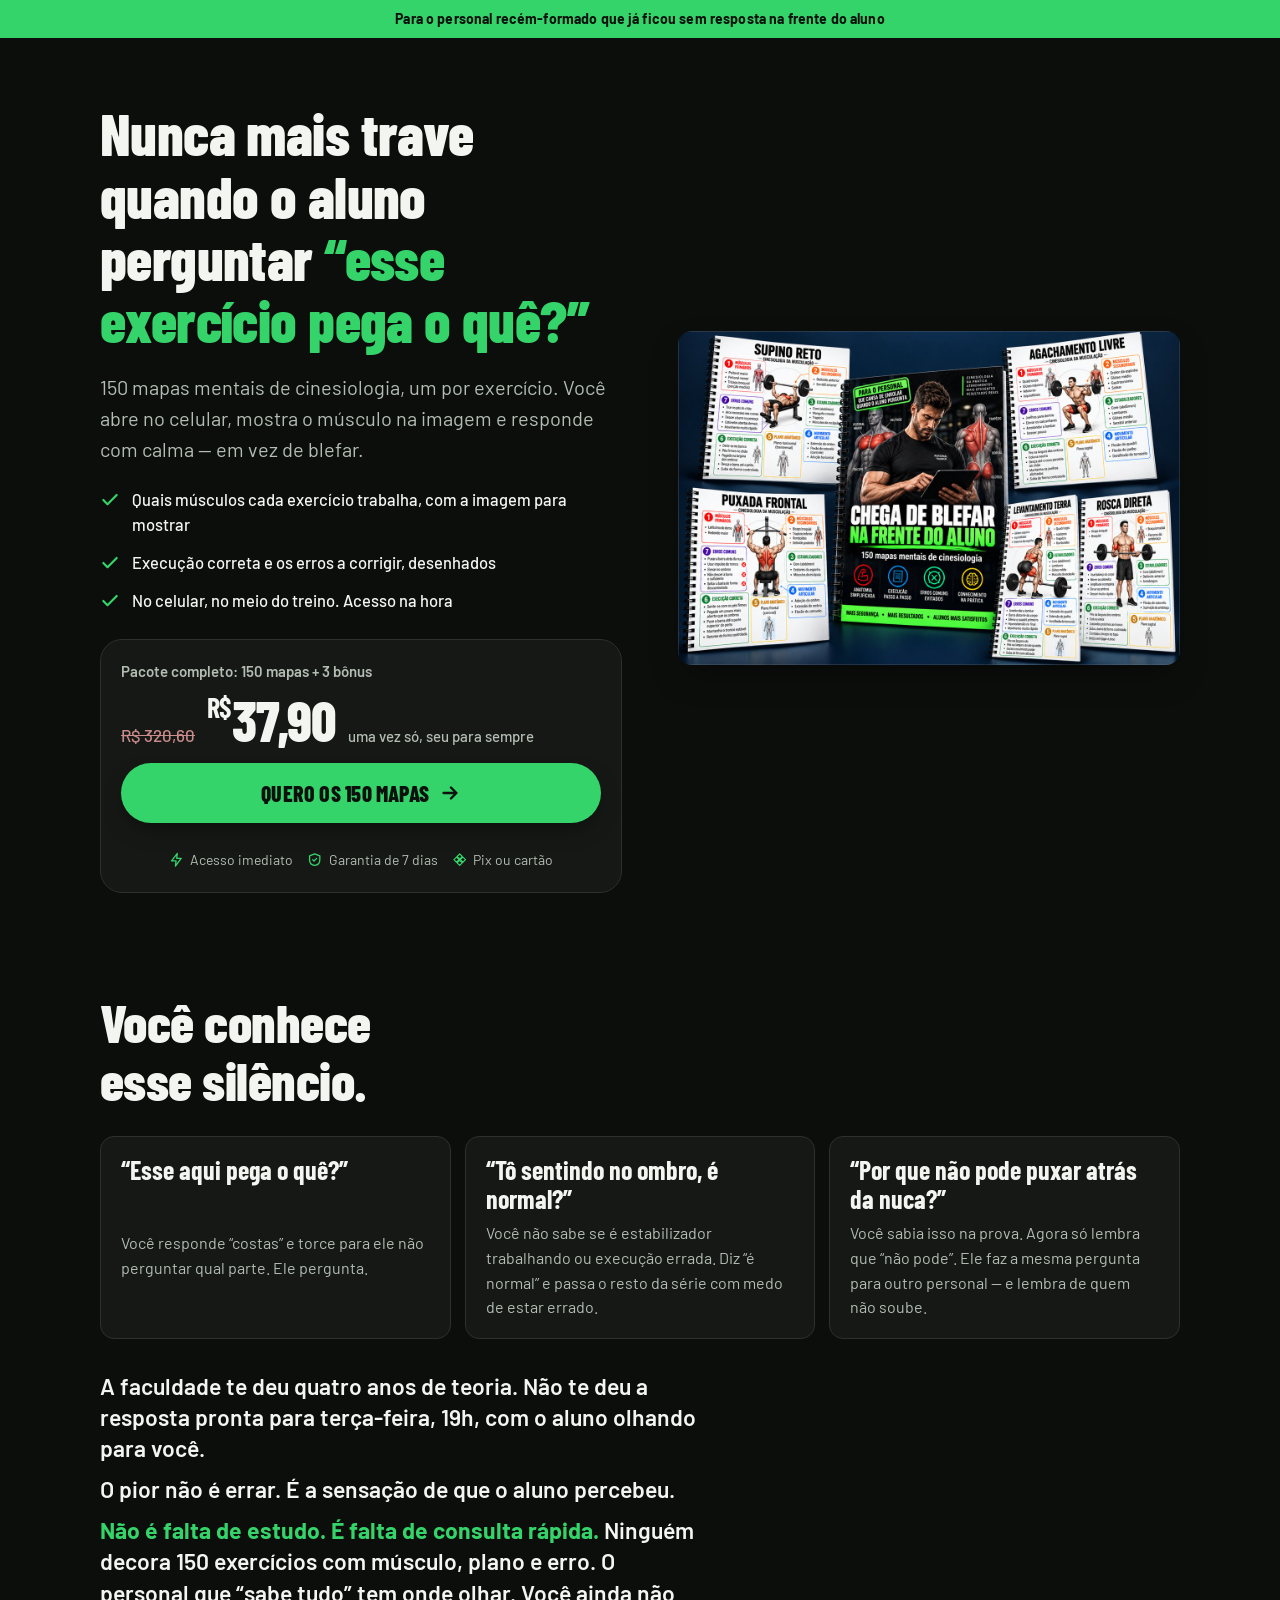
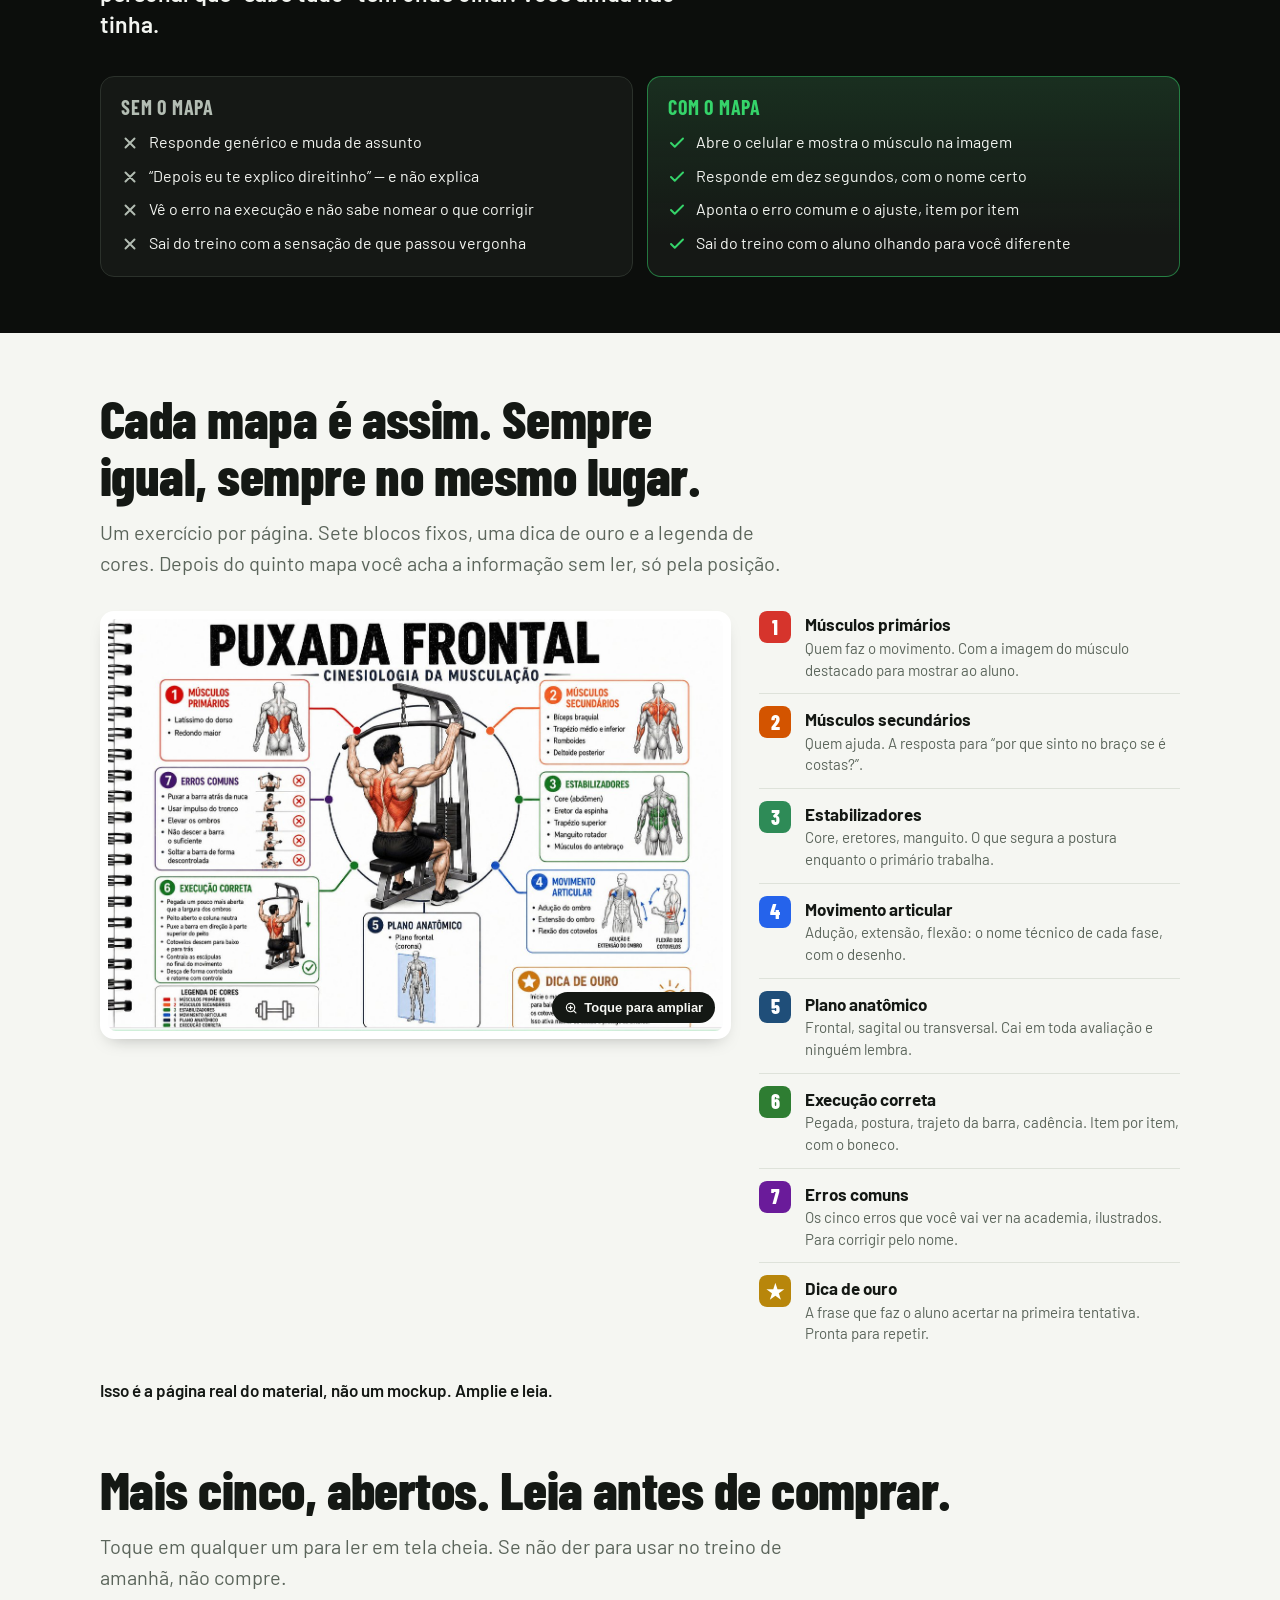
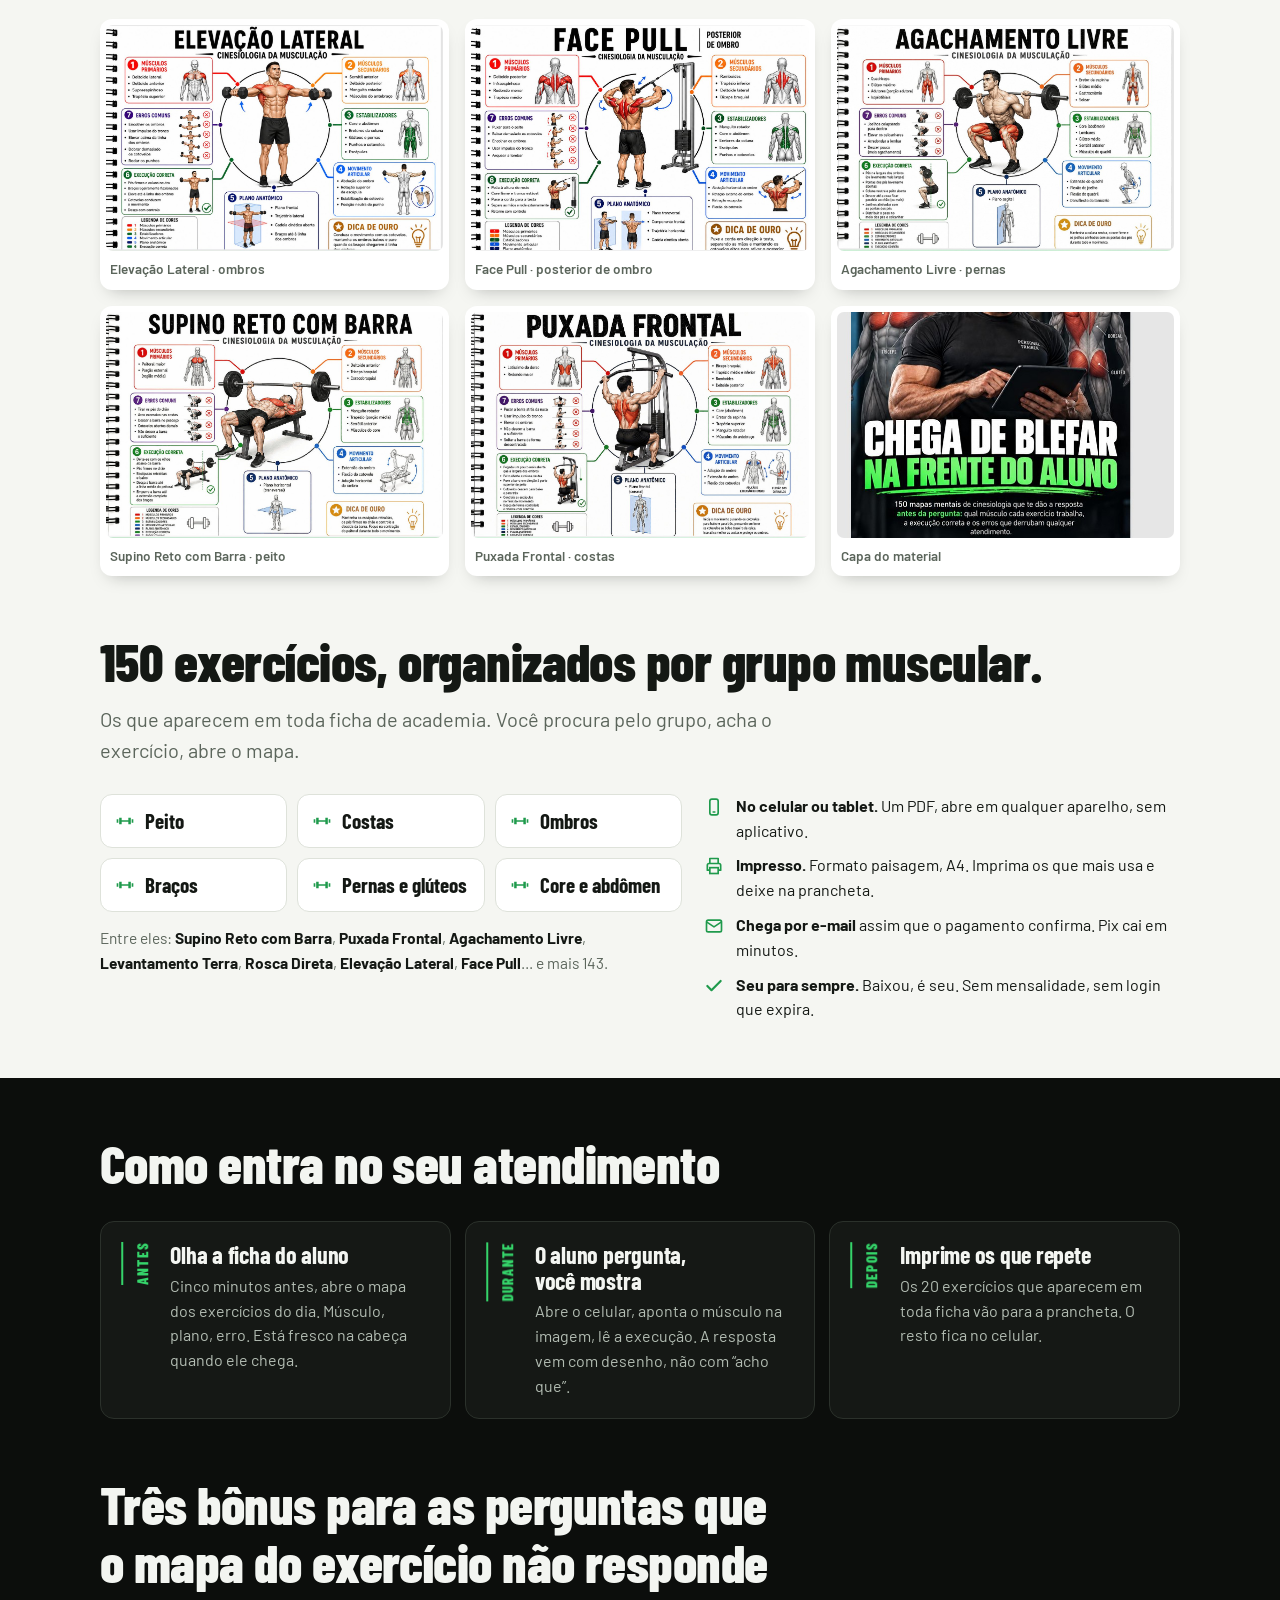
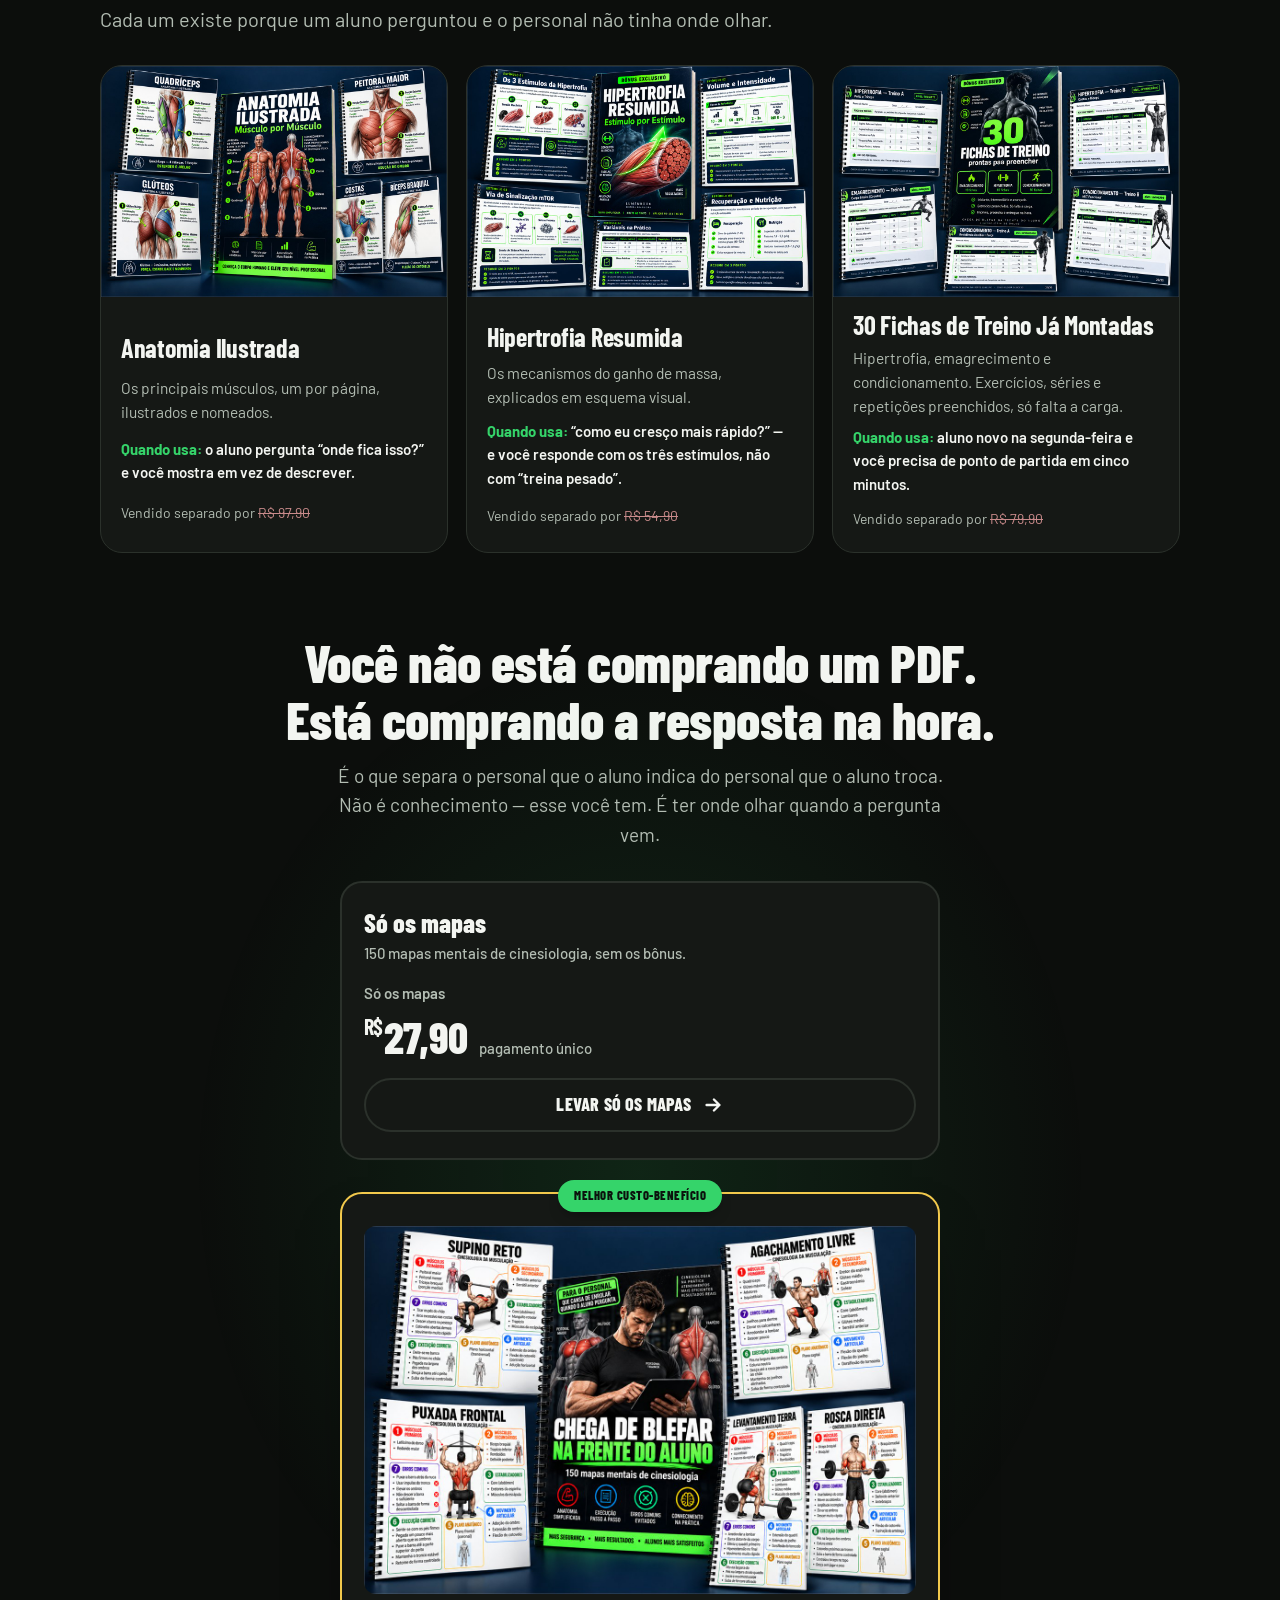
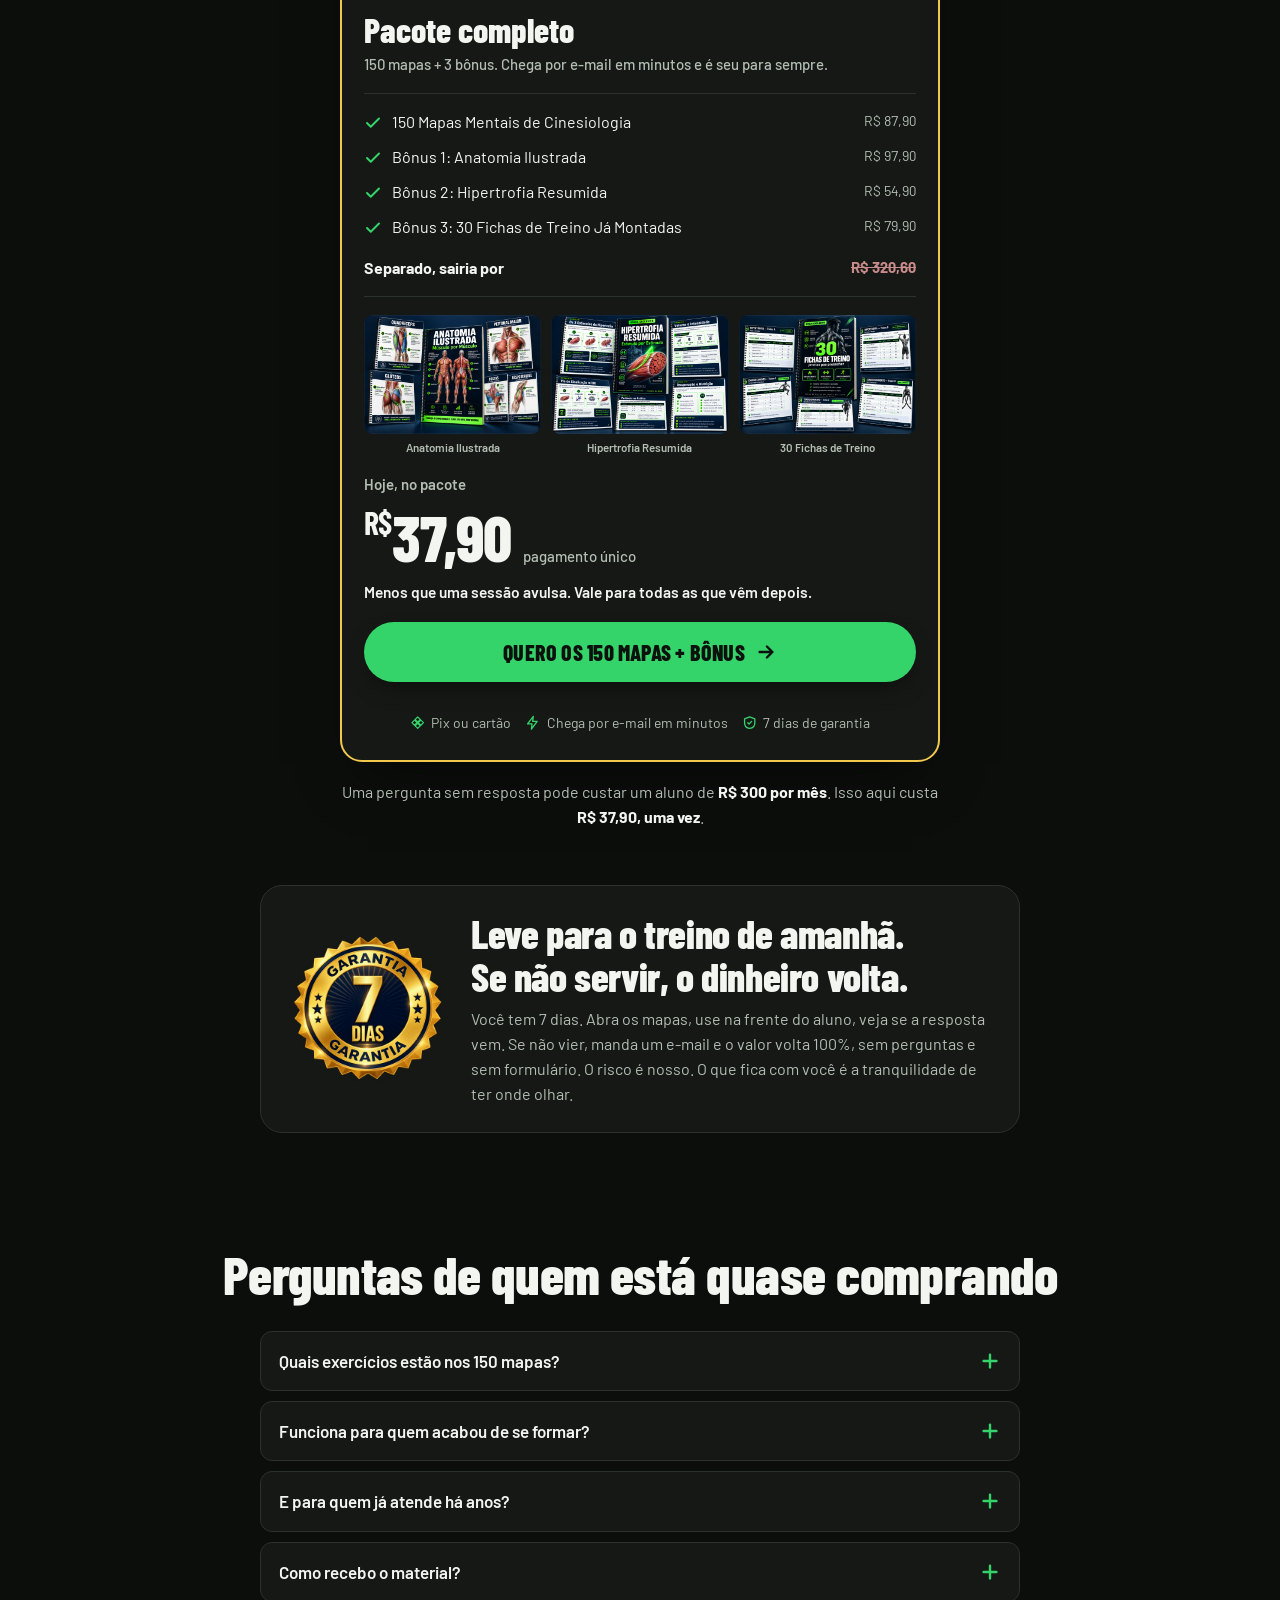
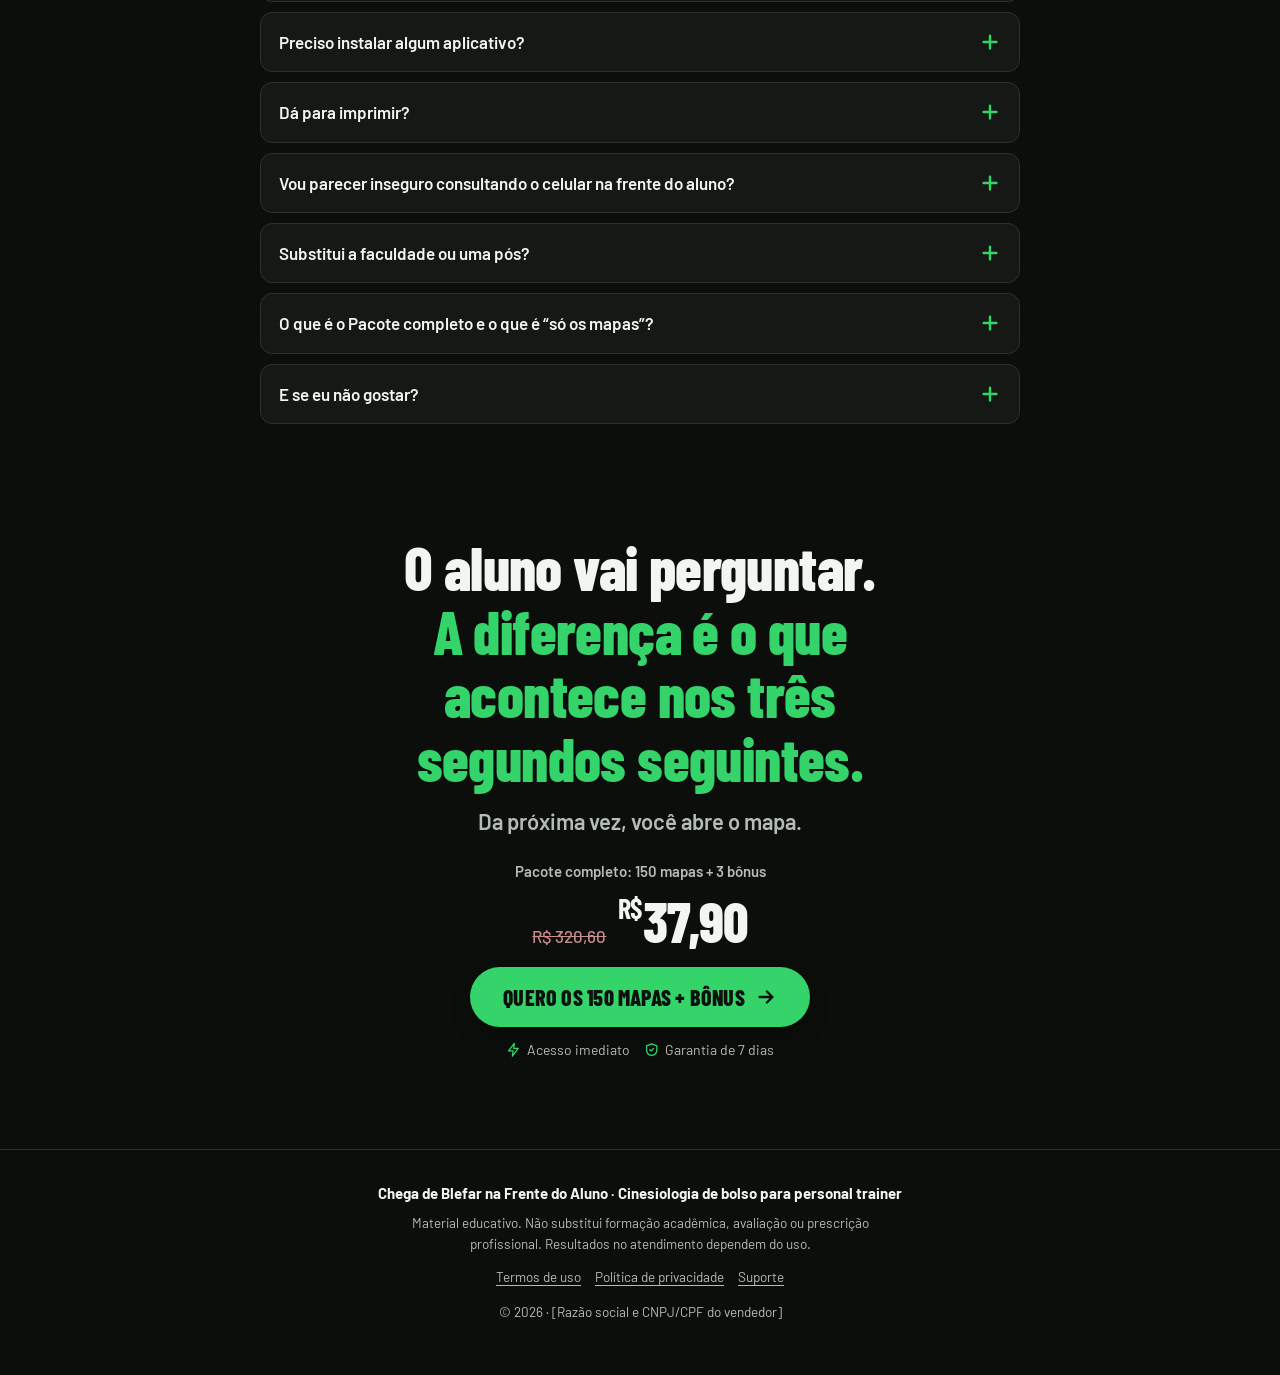
==== index.html @ f6f2f44b "primeira alteração" ====
<!DOCTYPE html>
<html lang="pt-BR">
<head>
<meta charset="UTF-8">
<meta name="viewport" content="width=device-width, initial-scale=1.0">
<title>Chega de Blefar na Frente do Aluno — 150 Mapas Mentais de Cinesiologia</title>
<meta name="description" content="150 mapas mentais de cinesiologia da musculação, um por exercício: músculos, execução correta e erros comuns. Abre no celular, entre uma série e outra. Para o personal recém-formado.">
<meta property="og:type" content="website">
<meta property="og:title" content="Chega de Blefar na Frente do Aluno — 150 Mapas Mentais de Cinesiologia">
<meta property="og:description" content="Um mapa por exercício: músculos, execução correta e erros comuns. Abre no celular, entre uma série e outra.">
<meta property="og:image" content="img/mockup-principal.jpg">
<meta name="theme-color" content="#0C0E0C">
<link rel="icon" href="data:image/svg+xml,%3Csvg xmlns='http://www.w3.org/2000/svg' viewBox='0 0 64 64'%3E%3Crect width='64' height='64' rx='14' fill='%230C0E0C'/%3E%3Cpath d='M14 34l12 12 24-26' fill='none' stroke='%2335D46A' stroke-width='8' stroke-linecap='round' stroke-linejoin='round'/%3E%3C/svg%3E">
<link rel="preconnect" href="https://fonts.googleapis.com">
<link rel="preconnect" href="https://fonts.gstatic.com" crossorigin>
<link href="https://fonts.googleapis.com/css2?family=Barlow+Condensed:wght@700;800&family=Barlow:wght@400;500;600;700&display=swap" rel="stylesheet">
<link rel="preload" as="image" href="img/mockup-principal.jpg">

<!-- ==== PIXEL DA META ====
     Cole aqui o código-base do Pixel (Gerenciador de Eventos → Fontes de dados → Instalar código).
     Sem isso o anúncio não aprende quem compra.
     Eventos: PageView (automático) · ViewContent (carrega a página) · InitiateCheckout (clique no botão)
-->

<style>
  :root{
    --bg:#0C0E0C;
    --surface:#151815;
    --surface-2:#1C201C;
    --line:#2B312B;
    --text:#F3F5F1;
    --muted:#B3BDB3;
    --green:#35D46A;
    --green-deep:#1F9A4C;
    --green-tint:rgba(53,212,106,.12);
    --ink:#0B120D;
    --paper:#F5F6F2;
    --paper-2:#FFFFFF;
    --paper-line:#DEE2DA;
    --paper-text:#141814;
    --paper-muted:#5B655B;
    --old:#C98B8B;
    --gold:#F2C94C;
    --gold-soft:#FFE08A;
    --radius:14px;
    --radius-lg:22px;
    --shadow:0 14px 34px -12px rgba(0,0,0,.55);
    --shadow-paper:0 8px 18px -10px rgba(20,24,20,.35);
    --display:'Barlow Condensed',Impact,sans-serif;
    --body:'Barlow',system-ui,sans-serif;
    --max:1120px;
  }
  *{box-sizing:border-box;}
  html{scroll-behavior:smooth;-webkit-text-size-adjust:100%;}
  body{
    margin:0;background:var(--bg);color:var(--text);
    font-family:var(--body);font-size:17px;line-height:1.55;
    -webkit-font-smoothing:antialiased;overflow-x:hidden;
  }
  ::selection{background:var(--green);color:var(--ink);}
  :focus-visible{outline:3px solid var(--green);outline-offset:3px;border-radius:6px;}
  img{display:block;max-width:100%;height:auto;}
  a{color:inherit;text-decoration:none;}
  ul,ol{margin:0;padding:0;list-style:none;}
  p{margin:0;}
  h1,h2,h3{font-family:var(--display);font-weight:800;line-height:1.06;margin:0;letter-spacing:-.01em;text-wrap:balance;}
  h2{font-size:clamp(34px,6.4vw,54px);}
  h3{font-size:clamp(22px,3.6vw,28px);font-weight:700;}
  .wrap{max-width:var(--max);margin:0 auto;padding:0 20px;}
  .narrow{max-width:720px;margin-left:auto;margin-right:auto;}
  section{padding:56px 0;}
  .lead{font-size:clamp(17px,2.2vw,20px);color:var(--muted);max-width:62ch;margin-top:14px;}
  .paper .lead{color:var(--paper-muted);}
  .icon{width:1.1em;height:1.1em;flex:0 0 auto;}
  .sr{position:absolute;width:1px;height:1px;overflow:hidden;clip:rect(0 0 0 0);white-space:nowrap;}

  /* ===== Botões ===== */
  .btn{
    line-height:1.1;display:inline-flex;align-items:center;justify-content:center;gap:10px;
    font-family:var(--display);font-weight:800;font-size:22px;letter-spacing:.01em;text-transform:uppercase;
    min-height:60px;padding:14px 28px;border-radius:999px;border:0;cursor:pointer;width:100%;
    background:var(--green);color:var(--ink);
    box-shadow:0 10px 24px -10px rgba(0,0,0,.6);
    transition:transform .18s cubic-bezier(.2,.8,.2,1),box-shadow .18s,background .18s;
  }
  .btn:hover{background:#4BE07C;transform:translateY(-2px);box-shadow:0 16px 30px -12px rgba(0,0,0,.65);}
  .btn:active{transform:translateY(0);}
  .btn .icon{width:22px;height:22px;}
  .btn-ghost{
    background:transparent;color:var(--text);border:2px solid var(--line);box-shadow:none;font-size:18px;min-height:52px;
  }
  .btn-ghost:hover{background:var(--surface-2);border-color:var(--muted);box-shadow:none;}
  .btn-note{margin-top:12px;font-size:14px;color:var(--muted);display:flex;flex-wrap:wrap;gap:6px 14px;align-items:center;justify-content:center;}
  .btn-note span{display:inline-flex;align-items:center;gap:6px;}
  .btn-note .icon{color:var(--green);}
  @media(min-width:760px){.btn{width:auto;min-width:340px;}}

  /* ===== Barra de topo ===== */
  .topbar{
    background:var(--green);color:var(--ink);text-align:center;
    font-weight:700;font-size:14px;line-height:1.3;padding:10px 16px;letter-spacing:.01em;
  }

  /* ===== Hero ===== */
  .hero{padding:40px 0 48px;position:relative;overflow:hidden;}
  .hero::before{
    content:"";position:absolute;inset:auto -30% -40% -30%;height:70%;
    background:radial-gradient(60% 60% at 50% 100%,rgba(53,212,106,.16),transparent 70%);
    pointer-events:none;
  }
  .hero-grid{display:grid;gap:24px;position:relative;grid-template-areas:"h1" "media" "rest";}
  .hero-h1{grid-area:h1;} .hero-media{grid-area:media;} .hero-rest{grid-area:rest;}
  .hero h1{font-size:clamp(40px,4.6vw,60px);}
  .hero h1 em{font-style:normal;color:var(--green);}
  .hero .lead{margin-top:0;}
  .hero-media{margin:0 -8px;}
  .hero-media img{border-radius:var(--radius);box-shadow:var(--shadow);width:100%;aspect-ratio:3/2;object-fit:cover;}
  .hero-points{margin-top:22px;display:grid;gap:12px;}
  .hero-points li{display:flex;gap:12px;align-items:flex-start;font-weight:500;font-size:16.5px;}
  .hero-points .icon{color:var(--green);margin-top:3px;width:20px;height:20px;}
  .hero-offer{
    margin-top:26px;background:var(--surface);border:1px solid var(--line);border-radius:var(--radius-lg);
    padding:20px 20px 22px;display:grid;gap:14px;
  }
  .price-row{display:flex;align-items:baseline;gap:12px;flex-wrap:wrap;}
  .price-row .label{font-weight:600;color:var(--muted);font-size:15px;flex-basis:100%;}
  .price-row .old{color:var(--old);text-decoration:line-through;font-size:17px;font-weight:500;}
  .price-row .now{font-family:var(--display);font-weight:800;font-size:56px;line-height:.9;color:var(--text);letter-spacing:-.02em;}
  .price-row .now small{font-size:.5em;vertical-align:top;margin-right:2px;font-weight:700;}
  .price-row .per{font-size:15px;color:var(--muted);font-weight:500;}
  @media(min-width:900px){
    .hero{padding:64px 0 80px;}
    .hero-grid{grid-template-columns:1.02fr .98fr;gap:20px 56px;align-items:center;grid-template-areas:"h1 media" "rest media";}
    .hero-media{margin:0;}
  }

  /* ===== Dor ===== */
  .dor{padding-top:20px;}
  .dor h2{max-width:14ch;}
  .cenas{margin-top:28px;display:grid;gap:14px;}
  .cena{
    background:var(--surface);border:1px solid var(--line);border-radius:var(--radius);padding:18px 20px;
    display:grid;gap:8px;
  }
  .cena q{font-family:var(--display);font-weight:700;font-size:26px;line-height:1.12;color:var(--text);quotes:"“" "”";}
  .cena p{color:var(--muted);font-size:16px;}
  .contraste{margin-top:32px;border-left:0;display:grid;gap:10px;max-width:60ch;}
  .contraste p{font-size:clamp(19px,2.6vw,23px);font-weight:600;line-height:1.35;}
  .contraste p strong{color:var(--green);font-weight:700;}
  .semcom{margin-top:36px;display:grid;gap:14px;}
  .semcom > div{border-radius:var(--radius);padding:20px;border:1px solid var(--line);background:var(--surface);}
  .semcom h3{font-size:20px;letter-spacing:.04em;text-transform:uppercase;color:var(--muted);}
  .semcom .com{border-color:rgba(53,212,106,.5);background:linear-gradient(180deg,var(--green-tint),transparent 80%),var(--surface);}
  .semcom .com h3{color:var(--green);}
  .semcom ul{margin-top:12px;display:grid;gap:9px;}
  .semcom li{display:flex;gap:10px;align-items:flex-start;font-size:16px;}
  .semcom .icon{margin-top:4px;width:18px;height:18px;color:var(--muted);}
  .semcom .com .icon{color:var(--green);}
  @media(min-width:760px){.cenas{grid-template-columns:repeat(3,1fr);} .semcom{grid-template-columns:1fr 1fr;}}

  /* ===== Superfície clara (prova de produto) ===== */
  .paper{background:var(--paper);color:var(--paper-text);}
  .paper h2,.paper h3{color:var(--paper-text);}
  .paper ::selection{background:var(--paper-text);color:var(--paper);}

  /* Dissecação */
  .disseca-grid{margin-top:32px;display:grid;gap:28px;}
  .mapa-grande{
    background:var(--paper-2);border:0;border-radius:var(--radius);padding:8px;
    box-shadow:var(--shadow-paper);position:relative;cursor:zoom-in;
  }
  .mapa-grande img{border-radius:8px;aspect-ratio:1287/862;width:100%;object-fit:cover;}
  .zoom-hint{
    position:absolute;right:16px;bottom:16px;background:var(--paper-text);color:var(--paper);
    font-size:13px;font-weight:600;padding:8px 12px;border-radius:999px;display:inline-flex;gap:6px;align-items:center;
  }
  .blocos{display:grid;gap:0;counter-reset:bloco;}
  .blocos li{
    display:grid;grid-template-columns:34px 1fr;gap:12px;padding:12px 0;border-top:1px solid var(--paper-line);align-items:start;
  }
  .blocos li:first-child{border-top:0;padding-top:0;}
  .blocos .n{
    font-family:var(--display);font-weight:800;font-size:20px;width:32px;height:32px;border-radius:8px;
    display:grid;place-items:center;color:#fff;
  }
  .blocos b{display:block;font-size:17px;}
  .blocos span{display:block;color:var(--paper-muted);font-size:15px;line-height:1.45;}
  .bl-1{background:#D6342C;} .bl-2{background:#D35400;} .bl-3{background:#2E8B57;} .bl-4{background:#2563EB;}
  .bl-5{background:#1F4E79;} .bl-6{background:#2E7D32;} .bl-7{background:#6A1B9A;} .bl-8{background:#B8860B;}
  .disseca-nota{margin-top:20px;font-size:17px;font-weight:600;color:var(--paper-text);max-width:56ch;}
  @media(min-width:900px){.disseca-grid{grid-template-columns:1.2fr .8fr;align-items:start;} .mapa-grande{position:sticky;top:20px;}}

  /* Galeria */
  .galeria{padding-top:0;}
  .galeria-grid{margin-top:26px;display:grid;grid-template-columns:1fr 1fr;gap:12px;}
  .galeria button{
    all:unset;cursor:zoom-in;display:block;background:var(--paper-2);border-radius:12px;
    padding:6px;box-shadow:var(--shadow-paper);transition:transform .2s cubic-bezier(.2,.8,.2,1);
  }
  .galeria button:hover{transform:translateY(-3px);}
  .galeria button:focus-visible{outline:3px solid var(--paper-text);outline-offset:3px;}
  .galeria img{border-radius:7px;aspect-ratio:1287/862;width:100%;object-fit:cover;}
  .galeria figcaption{font-size:13.5px;font-weight:600;padding:8px 4px 4px;color:var(--paper-muted);}
  @media(min-width:760px){.galeria-grid{grid-template-columns:repeat(3,1fr);gap:16px;}}

  /* Índice do conteúdo */
  .incluso{padding-top:0;}
  .incluso-grid{margin-top:28px;display:grid;gap:22px;}
  .grupos{display:grid;grid-template-columns:1fr 1fr;gap:10px;}
  .grupos li{
    background:var(--paper-2);border:1px solid var(--paper-line);border-radius:12px;padding:14px 14px;
    font-family:var(--display);font-weight:700;font-size:21px;line-height:1.15;display:flex;align-items:center;gap:10px;
  }
  .grupos .icon{color:var(--green-deep);width:20px;height:20px;}
  .exemplos{color:var(--paper-muted);font-size:15.5px;line-height:1.6;}
  .exemplos b{color:var(--paper-text);}
  .formatos{display:grid;gap:10px;}
  .formatos li{display:flex;gap:12px;align-items:flex-start;font-size:16px;}
  .formatos .icon{color:var(--green-deep);margin-top:3px;width:20px;height:20px;}
  @media(min-width:760px){.incluso-grid{grid-template-columns:1.1fr .9fr;} .grupos{grid-template-columns:repeat(3,1fr);}}

  /* ===== Como usar ===== */
  .passos{margin-top:30px;display:grid;gap:14px;counter-reset:passo;}
  .passo{
    border:1px solid var(--line);background:var(--surface);border-radius:var(--radius);padding:20px;
    display:grid;grid-template-columns:auto 1fr;gap:16px;align-items:start;
  }
  .passo .quando{
    font-family:var(--display);font-weight:800;font-size:15px;letter-spacing:.08em;text-transform:uppercase;color:var(--green);
    writing-mode:vertical-rl;transform:rotate(180deg);border-right:2px solid var(--green);padding-right:8px;
  }
  .passo h3{font-size:24px;}
  .passo p{margin-top:6px;color:var(--muted);font-size:16px;}
  @media(min-width:760px){.passos{grid-template-columns:repeat(3,1fr);}}

  /* ===== Bônus ===== */
  .bonus{padding-top:0;}
  .bonus-grid{margin-top:30px;display:grid;gap:18px;}
  .bonus-item{
    display:grid;gap:14px;background:var(--surface);border:1px solid var(--line);border-radius:var(--radius-lg);overflow:hidden;
  }
  .bonus-item img{aspect-ratio:3/2;object-fit:cover;width:100%;}
  .bonus-body{padding:0 20px 22px;display:grid;gap:8px;}
  .bonus-body h3{font-size:26px;}
  .bonus-body p{color:var(--muted);font-size:15.5px;}
  .bonus-body .quando{font-size:15px;color:var(--text);font-weight:600;}
  .bonus-body .quando b{color:var(--green);font-weight:700;}
  .bonus-body .valor{font-size:14px;color:var(--muted);margin-top:4px;}
  .bonus-body .valor s{color:var(--old);}
  @media(min-width:760px){.bonus-grid{grid-template-columns:repeat(3,1fr);}}

  /* ===== Oferta ===== */
  .oferta{padding-top:24px;position:relative;}
  .oferta::before{
    content:"";position:absolute;inset:0;
    background:radial-gradient(50% 40% at 50% 30%,rgba(53,212,106,.12),transparent 70%);pointer-events:none;
  }
  .oferta-card{
    position:relative;max-width:600px;margin:32px auto 0;background:var(--surface);
    border:2px solid var(--gold);border-radius:var(--radius-lg);padding:26px 22px 26px;
    box-shadow:0 30px 60px -28px rgba(0,0,0,.7);display:grid;gap:18px;
    animation:oferta-pulse 2.4s ease-in-out infinite;
  }
  @keyframes oferta-pulse{
    0%,100%{border-color:var(--gold);box-shadow:0 30px 60px -28px rgba(0,0,0,.7),0 0 0 0 rgba(242,201,76,.55);}
    50%{border-color:var(--gold-soft);box-shadow:0 30px 60px -28px rgba(0,0,0,.7),0 0 26px 6px rgba(242,201,76,.6);}
  }
  .oferta-mockup{width:100%;aspect-ratio:3/2;object-fit:cover;border-radius:12px;margin-top:6px;}
  .oferta-bonus-thumbs{display:grid;grid-template-columns:repeat(3,1fr);gap:10px;}
  .oferta-bonus-thumbs img{width:100%;aspect-ratio:3/2;object-fit:cover;border-radius:9px;display:block;}
  .oferta-bonus-thumbs figure{margin:0;}
  .oferta-bonus-thumbs figcaption{font-size:11.5px;font-weight:600;color:var(--muted);text-align:center;margin-top:6px;line-height:1.3;}
  .oferta-card .nome{font-family:var(--display);font-weight:800;font-size:34px;line-height:1.06;}
  .oferta-card .nome small{display:block;font-family:var(--body);font-weight:500;font-size:15px;line-height:1.4;color:var(--muted);margin-top:6px;letter-spacing:0;}
  .stack{display:grid;gap:10px;border-top:1px solid var(--line);border-bottom:1px solid var(--line);padding:16px 0;}
  .stack li{display:flex;justify-content:space-between;gap:12px;align-items:flex-start;font-size:16px;}
  .stack li > span:first-child{display:flex;gap:10px;align-items:flex-start;}
  .stack .icon{color:var(--green);margin-top:4px;width:18px;height:18px;}
  .stack .v{color:var(--muted);font-size:14px;white-space:nowrap;font-variant-numeric:tabular-nums;}
  .stack li.total{font-weight:700;padding-top:6px;}
  .stack li.total .v{color:var(--old);text-decoration:line-through;font-size:15px;}
  .oferta-card .price-row .now{font-size:64px;}
  .oferta-intro{max-width:58ch;margin:14px auto 0;text-align:center;color:var(--muted);font-size:clamp(17px,2.2vw,19px);position:relative;}
  .preco-nota{font-size:15.5px;font-weight:600;color:var(--text);margin-top:-6px;}
  .oferta-compara{max-width:600px;margin:18px auto 0;text-align:center;font-size:16px;color:var(--muted);position:relative;}
  .oferta-compara b{color:var(--text);}
  .final-linha{margin-top:14px;font-size:clamp(18px,2.4vw,22px);font-weight:600;color:var(--muted);}
  .oferta-card-basico{border-color:var(--line);box-shadow:none;animation:none;}
  .oferta-card-basico .nome{font-size:26px;}
  .oferta-card-basico .price-row .now{font-size:44px;}
  .oferta-badge{
    position:absolute;top:-14px;left:50%;transform:translateX(-50%);
    background:var(--green);color:var(--ink);font-family:var(--display);font-weight:800;
    font-size:12.5px;letter-spacing:.04em;text-transform:uppercase;padding:6px 16px;border-radius:999px;
    white-space:nowrap;box-shadow:0 6px 14px -6px rgba(0,0,0,.5);
  }

  /* ===== Garantia ===== */
  .garantia{padding-top:0;}
  .garantia-box{
    max-width:760px;margin:0 auto;display:grid;gap:18px;align-items:center;
    background:var(--surface);border:1px solid var(--line);border-radius:var(--radius-lg);padding:26px 22px;
  }
  .garantia-box img{width:150px;margin:0 auto;}
  .garantia-box h2{font-size:clamp(30px,5vw,40px);}
  .garantia-box p{color:var(--muted);margin-top:10px;font-size:16px;}
  @media(min-width:700px){.garantia-box{grid-template-columns:170px 1fr;text-align:left;}}

  /* ===== FAQ ===== */
  .faq-list{margin-top:28px;display:grid;gap:10px;max-width:760px;margin-left:auto;margin-right:auto;}
  details{background:var(--surface);border:1px solid var(--line);border-radius:12px;padding:0 18px;}
  details[open]{border-color:rgba(53,212,106,.5);}
  summary{
    list-style:none;cursor:pointer;padding:16px 0;font-weight:600;font-size:17px;
    display:flex;justify-content:space-between;align-items:center;gap:14px;
  }
  summary::-webkit-details-marker{display:none;}
  summary .icon{width:22px;height:22px;color:var(--green);transition:transform .2s;}
  details[open] summary .icon{transform:rotate(45deg);}
  details p{padding:0 0 18px;color:var(--muted);font-size:16px;}
  details p a{text-decoration:underline;text-underline-offset:3px;}

  /* ===== Fechamento ===== */
  .final{text-align:center;padding-bottom:88px;}
  .final h2{font-size:clamp(36px,7vw,60px);margin:0 auto;}
  @media(min-width:760px){.final h2{max-width:18ch;}}
  .final h2 em{font-style:normal;color:var(--green);}
  .final .price-row{justify-content:center;margin-top:22px;} .final .price-row .label{text-align:center;}
  .final .btn{margin-top:18px;}

  footer{border-top:1px solid var(--line);padding:32px 0 120px;color:var(--muted);font-size:13.5px;text-align:center;}
  footer b{color:var(--text);display:block;font-size:15px;margin-bottom:8px;}
  footer p{max-width:60ch;margin:0 auto 12px;}
  footer nav{display:flex;gap:14px;justify-content:center;flex-wrap:wrap;}
  footer nav a{text-decoration:underline;text-underline-offset:3px;}
  @media(min-width:760px){footer{padding-bottom:40px;}}

  /* ===== Barra fixa (celular) ===== */
  .sticky{
    position:fixed;left:0;right:0;bottom:0;z-index:50;
    background:rgba(12,14,12,.92);backdrop-filter:blur(10px);-webkit-backdrop-filter:blur(10px);
    border-top:1px solid var(--line);padding:10px 16px calc(10px + env(safe-area-inset-bottom));
    display:flex;align-items:center;gap:12px;
    transform:translateY(110%);transition:transform .35s cubic-bezier(.2,.8,.2,1);
  }
  .sticky.on{transform:translateY(0);}
  .sticky .p{display:grid;line-height:1.1;}
  .sticky .p small{font-size:12px;color:var(--muted);font-weight:600;}
  .sticky .p strong{font-family:var(--display);font-size:26px;font-weight:800;}
  .sticky .btn{flex:1;min-height:50px;font-size:19px;padding:10px 16px;width:auto;min-width:0;}
  @media(min-width:760px){.sticky{display:none;}}

  /* ===== Lightbox ===== */
  dialog.lb{
    border:0;padding:0;background:transparent;max-width:100vw;max-height:100vh;width:100vw;height:100vh;margin:0;
  }
  dialog.lb::backdrop{background:rgba(6,8,6,.92);}
  .lb-inner{width:100%;height:100%;overflow:auto;display:grid;place-items:center;padding:16px;}
  .lb-inner img{max-width:min(1287px,100%);width:100%;border-radius:10px;background:#fff;}
  .lb-close{
    position:fixed;top:14px;right:14px;width:46px;height:46px;border-radius:50%;border:0;background:var(--green);color:var(--ink);
    display:grid;place-items:center;cursor:pointer;z-index:2;
  }
  .lb-close .icon{width:22px;height:22px;}
  .lb-tip{position:fixed;left:50%;bottom:16px;transform:translateX(-50%);font-size:13px;color:var(--muted);background:rgba(12,14,12,.8);padding:6px 12px;border-radius:999px;}

  /* ===== Movimento (um momento só: entrada do hero) ===== */
  @media(prefers-reduced-motion:no-preference){
    .hero-h1,.hero-media,.hero-rest{animation:rise .7s cubic-bezier(.16,1,.3,1) both;}
    .hero-media{animation-delay:.1s;} .hero-rest{animation-delay:.18s;}
    @keyframes rise{from{opacity:0;transform:translateY(18px);}to{opacity:1;transform:none;}}
  }
  @media(prefers-reduced-motion:reduce){
    html{scroll-behavior:auto;} .sticky{transition:none;} .btn,.galeria button{transition:none;}
    .oferta-card{animation:none;}
  }

  /* ===== Impressão / PDF ===== */
  @media print{
    @page{size:A4;margin:0;}
    html,body{background:var(--bg);}
    body{-webkit-print-color-adjust:exact;print-color-adjust:exact;font-size:15px;}
    .wrap{padding:0 34px;}
    .sticky,dialog,.zoom-hint,.hero::before,.oferta::before{display:none!important;}
    *{box-shadow:none!important;text-shadow:none!important;} /* sombras viram blocos pretos na compressão do PDF */
    .hero-h1,.hero-media,.hero-rest,.oferta-card{animation:none!important;}
    .hero{padding:36px 0 40px;}
    section{padding:40px 0;}
    h2{break-after:avoid;}
    .cena,.bonus-item,.oferta-card,.garantia-box,details,.passo,.galeria figure,.mapa-grande,.hero-offer,.semcom > div,.blocos li,.grupos li,.formatos li{break-inside:avoid;}
    .mapa-grande{position:static;cursor:default;}
    .galeria button,.mapa-grande{box-shadow:none;}
    .disseca,.oferta,.incluso,.bonus{break-before:page;}
    .incluso-grid,.final,footer{break-inside:avoid;}
    footer{padding-bottom:40px;}
    /* no papel a largura é menor que a dos breakpoints: força a composição de tela larga */
    .hero-media{max-width:72%;margin:0 auto;}
    .cenas,.bonus-grid,.galeria-grid,.passos,.grupos{grid-template-columns:repeat(3,1fr);}
    .semcom{grid-template-columns:1fr 1fr;}
    .incluso-grid{grid-template-columns:1.1fr .9fr;}
    .disseca-grid{grid-template-columns:1.15fr .85fr;align-items:start;}
    .garantia-box{grid-template-columns:150px 1fr;}
    .btn{width:auto;min-width:340px;}
    .final h2{max-width:18ch;}
    .bonus-body h3{font-size:22px;}
  }
</style>
</head>
<body>

<svg width="0" height="0" style="position:absolute" aria-hidden="true">
  <symbol id="i-check" viewBox="0 0 24 24"><path d="M20 6 9 17l-5-5" fill="none" stroke="currentColor" stroke-width="2.6" stroke-linecap="round" stroke-linejoin="round"/></symbol>
  <symbol id="i-x" viewBox="0 0 24 24"><path d="M18 6 6 18M6 6l12 12" fill="none" stroke="currentColor" stroke-width="2.6" stroke-linecap="round"/></symbol>
  <symbol id="i-arrow" viewBox="0 0 24 24"><path d="M5 12h14m-6-6 6 6-6 6" fill="none" stroke="currentColor" stroke-width="2.6" stroke-linecap="round" stroke-linejoin="round"/></symbol>
  <symbol id="i-plus" viewBox="0 0 24 24"><path d="M12 5v14M5 12h14" fill="none" stroke="currentColor" stroke-width="2.6" stroke-linecap="round"/></symbol>
  <symbol id="i-bolt" viewBox="0 0 24 24"><path d="M13 2 4 14h7l-1 8 9-12h-7l1-8z" fill="none" stroke="currentColor" stroke-width="2" stroke-linejoin="round"/></symbol>
  <symbol id="i-shield" viewBox="0 0 24 24"><path d="M12 3 4 6v6c0 5 3.4 8.4 8 9 4.6-.6 8-4 8-9V6l-8-3z" fill="none" stroke="currentColor" stroke-width="2" stroke-linejoin="round"/><path d="m9 12 2 2 4-4" fill="none" stroke="currentColor" stroke-width="2" stroke-linecap="round" stroke-linejoin="round"/></symbol>
  <symbol id="i-phone" viewBox="0 0 24 24"><rect x="7" y="2.5" width="10" height="19" rx="2.5" fill="none" stroke="currentColor" stroke-width="2"/><path d="M11 18h2" stroke="currentColor" stroke-width="2" stroke-linecap="round"/></symbol>
  <symbol id="i-print" viewBox="0 0 24 24"><path d="M7 8V3h10v5M7 17H4v-6a2 2 0 0 1 2-2h12a2 2 0 0 1 2 2v6h-3" fill="none" stroke="currentColor" stroke-width="2" stroke-linejoin="round"/><rect x="7" y="14" width="10" height="7" fill="none" stroke="currentColor" stroke-width="2"/></symbol>
  <symbol id="i-zoom" viewBox="0 0 24 24"><circle cx="11" cy="11" r="7" fill="none" stroke="currentColor" stroke-width="2"/><path d="m20 20-3.5-3.5M11 8v6M8 11h6" fill="none" stroke="currentColor" stroke-width="2" stroke-linecap="round"/></symbol>
  <symbol id="i-pix" viewBox="0 0 24 24"><path d="m12 3 4 4-4 4-4-4 4-4zm0 10 4 4-4 4-4-4 4-4zM3 12l4-4 4 4-4 4-4-4zm10 0 4-4 4 4-4 4-4-4z" fill="none" stroke="currentColor" stroke-width="1.8" stroke-linejoin="round"/></symbol>
  <symbol id="i-muscle" viewBox="0 0 24 24"><path d="M2 10h2v4H2zm18 0h2v4h-2zM5 8h3v8H5zm11 0h3v8h-3zM8 11h8v2H8z" fill="currentColor"/></symbol>
  <symbol id="i-mail" viewBox="0 0 24 24"><rect x="3" y="5" width="18" height="14" rx="2" fill="none" stroke="currentColor" stroke-width="2"/><path d="m3 7 9 6 9-6" fill="none" stroke="currentColor" stroke-width="2" stroke-linejoin="round"/></symbol>
</svg>

<div class="topbar">Para o personal recém-formado que já ficou sem resposta na frente do aluno</div>

<!-- ============ 1. HERO ============ -->
<header class="hero">
  <div class="wrap hero-grid">
    <h1 class="hero-h1">Nunca mais trave quando o aluno perguntar <em>“esse exercício pega o quê?”</em></h1>

    <div class="hero-media">
      <img src="img/mockup-principal.jpg" width="1200" height="800" alt="Capa e páginas dos 150 mapas mentais de cinesiologia: supino reto, puxada frontal, agachamento livre, levantamento terra e rosca direta" fetchpriority="high">
    </div>

    <div class="hero-rest">
      <p class="lead">150 mapas mentais de cinesiologia, um por exercício. Você abre no celular, mostra o músculo na imagem e responde com calma — em vez de blefar.</p>

      <ul class="hero-points">
        <li><svg class="icon"><use href="#i-check"/></svg><span>Quais músculos cada exercício trabalha, com a imagem para mostrar</span></li>
        <li><svg class="icon"><use href="#i-check"/></svg><span>Execução correta e os erros a corrigir, desenhados</span></li>
        <li><svg class="icon"><use href="#i-check"/></svg><span>No celular, no meio do treino. Acesso na hora</span></li>
      </ul>

      <div class="hero-offer">
        <div class="price-row">
          <span class="label">Pacote completo: 150 mapas + 3 bônus</span>
          <span class="old">R$ 320,60</span>
          <span class="now"><small>R$</small>37,90</span>
          <span class="per">uma vez só, seu para sempre</span>
        </div>
        <a class="btn" id="cta-hero" href="#oferta">Quero os 150 mapas <svg class="icon"><use href="#i-arrow"/></svg></a>
        <div class="btn-note">
          <span><svg class="icon"><use href="#i-bolt"/></svg>Acesso imediato</span>
          <span><svg class="icon"><use href="#i-shield"/></svg>Garantia de 7 dias</span>
          <span><svg class="icon"><use href="#i-pix"/></svg>Pix ou cartão</span>
        </div>
      </div>
    </div>
  </div>
</header>

<!-- ============ 2. A DOR ============ -->
<section class="dor">
  <div class="wrap">
    <h2>Você conhece esse silêncio.</h2>
    <div class="cenas">
      <div class="cena">
        <q>Esse aqui pega o quê?</q>
        <p>Você responde “costas” e torce para ele não perguntar qual parte. Ele pergunta.</p>
      </div>
      <div class="cena">
        <q>Tô sentindo no ombro, é normal?</q>
        <p>Você não sabe se é estabilizador trabalhando ou execução errada. Diz “é normal” e passa o resto da série com medo de estar errado.</p>
      </div>
      <div class="cena">
        <q>Por que não pode puxar atrás da nuca?</q>
        <p>Você sabia isso na prova. Agora só lembra que “não pode”. Ele faz a mesma pergunta para outro personal — e lembra de quem não soube.</p>
      </div>
    </div>

    <div class="contraste">
      <p>A faculdade te deu quatro anos de teoria. Não te deu a resposta pronta para terça-feira, 19h, com o aluno olhando para você.</p>
      <p>O pior não é errar. É a sensação de que o aluno percebeu.</p>
      <p><strong>Não é falta de estudo. É falta de consulta rápida.</strong> Ninguém decora 150 exercícios com músculo, plano e erro. O personal que “sabe tudo” tem onde olhar. Você ainda não tinha.</p>
    </div>

    <div class="semcom">
      <div class="sem">
        <h3>Sem o mapa</h3>
        <ul>
          <li><svg class="icon"><use href="#i-x"/></svg><span>Responde genérico e muda de assunto</span></li>
          <li><svg class="icon"><use href="#i-x"/></svg><span>“Depois eu te explico direitinho” — e não explica</span></li>
          <li><svg class="icon"><use href="#i-x"/></svg><span>Vê o erro na execução e não sabe nomear o que corrigir</span></li>
          <li><svg class="icon"><use href="#i-x"/></svg><span>Sai do treino com a sensação de que passou vergonha</span></li>
        </ul>
      </div>
      <div class="com">
        <h3>Com o mapa</h3>
        <ul>
          <li><svg class="icon"><use href="#i-check"/></svg><span>Abre o celular e mostra o músculo na imagem</span></li>
          <li><svg class="icon"><use href="#i-check"/></svg><span>Responde em dez segundos, com o nome certo</span></li>
          <li><svg class="icon"><use href="#i-check"/></svg><span>Aponta o erro comum e o ajuste, item por item</span></li>
          <li><svg class="icon"><use href="#i-check"/></svg><span>Sai do treino com o aluno olhando para você diferente</span></li>
        </ul>
      </div>
    </div>
  </div>
</section>

<!-- ============ 3. DISSECAÇÃO DE UM MAPA ============ -->
<section class="paper disseca">
  <div class="wrap">
    <h2>Cada mapa é assim. Sempre igual, sempre no mesmo lugar.</h2>
    <p class="lead">Um exercício por página. Sete blocos fixos, uma dica de ouro e a legenda de cores. Depois do quinto mapa você acha a informação sem ler, só pela posição.</p>

    <div class="disseca-grid">
      <button class="mapa-grande" type="button" data-lb="img/mapa-01.jpg" aria-label="Ampliar o mapa da Puxada Frontal">
        <img src="img/mapa-01.jpg" width="1287" height="862" alt="Mapa mental da Puxada Frontal com os sete blocos: músculos primários, secundários, estabilizadores, movimento articular, plano anatômico, execução correta e erros comuns" loading="lazy">
        <span class="zoom-hint"><svg class="icon"><use href="#i-zoom"/></svg>Toque para ampliar</span>
      </button>

      <ol class="blocos">
        <li><span class="n bl-1">1</span><div><b>Músculos primários</b><span>Quem faz o movimento. Com a imagem do músculo destacado para mostrar ao aluno.</span></div></li>
        <li><span class="n bl-2">2</span><div><b>Músculos secundários</b><span>Quem ajuda. A resposta para “por que sinto no braço se é costas?”.</span></div></li>
        <li><span class="n bl-3">3</span><div><b>Estabilizadores</b><span>Core, eretores, manguito. O que segura a postura enquanto o primário trabalha.</span></div></li>
        <li><span class="n bl-4">4</span><div><b>Movimento articular</b><span>Adução, extensão, flexão: o nome técnico de cada fase, com o desenho.</span></div></li>
        <li><span class="n bl-5">5</span><div><b>Plano anatômico</b><span>Frontal, sagital ou transversal. Cai em toda avaliação e ninguém lembra.</span></div></li>
        <li><span class="n bl-6">6</span><div><b>Execução correta</b><span>Pegada, postura, trajeto da barra, cadência. Item por item, com o boneco.</span></div></li>
        <li><span class="n bl-7">7</span><div><b>Erros comuns</b><span>Os cinco erros que você vai ver na academia, ilustrados. Para corrigir pelo nome.</span></div></li>
        <li><span class="n bl-8">★</span><div><b>Dica de ouro</b><span>A frase que faz o aluno acertar na primeira tentativa. Pronta para repetir.</span></div></li>
      </ol>
    </div>
    <p class="disseca-nota">Isso é a página real do material, não um mockup. Amplie e leia.</p>
  </div>
</section>

<!-- ============ 4. GALERIA ============ -->
<section class="paper galeria">
  <div class="wrap">
    <h2>Mais cinco, abertos. Leia antes de comprar.</h2>
    <p class="lead">Toque em qualquer um para ler em tela cheia. Se não der para usar no treino de amanhã, não compre.</p>
    <div class="galeria-grid">
      <figure style="margin:0"><button type="button" data-lb="img/mapa-02.jpg"><img src="img/mapa-02.jpg" width="1287" height="862" alt="Mapa mental da Elevação Lateral" loading="lazy"><figcaption>Elevação Lateral · ombros</figcaption></button></figure>
      <figure style="margin:0"><button type="button" data-lb="img/mapa-03.jpg"><img src="img/mapa-03.jpg" width="1287" height="862" alt="Mapa mental do Face Pull" loading="lazy"><figcaption>Face Pull · posterior de ombro</figcaption></button></figure>
      <figure style="margin:0"><button type="button" data-lb="img/mapa-04.jpg"><img src="img/mapa-04.jpg" width="1287" height="862" alt="Mapa mental do Agachamento Livre" loading="lazy"><figcaption>Agachamento Livre · pernas</figcaption></button></figure>
      <figure style="margin:0"><button type="button" data-lb="img/mapa-05.jpg"><img src="img/mapa-05.jpg" width="1287" height="862" alt="Mapa mental do Supino Reto com Barra" loading="lazy"><figcaption>Supino Reto com Barra · peito</figcaption></button></figure>
      <figure style="margin:0"><button type="button" data-lb="img/mapa-01.jpg"><img src="img/mapa-01.jpg" width="1287" height="862" alt="Mapa mental da Puxada Frontal" loading="lazy"><figcaption>Puxada Frontal · costas</figcaption></button></figure>
      <figure style="margin:0"><button type="button" data-lb="img/mapa-06.jpg"><img src="img/mapa-06.jpg" width="1287" height="862" alt="Capa do material Chega de Blefar na Frente do Aluno" loading="lazy"><figcaption>Capa do material</figcaption></button></figure>
    </div>
  </div>
</section>

<!-- ============ 5. O QUE ESTÁ DENTRO ============ -->
<section class="paper incluso">
  <div class="wrap">
    <h2>150 exercícios, organizados por grupo muscular.</h2>
    <p class="lead">Os que aparecem em toda ficha de academia. Você procura pelo grupo, acha o exercício, abre o mapa.</p>
    <div class="incluso-grid">
      <div>
        <ul class="grupos">
          <li><svg class="icon"><use href="#i-muscle"/></svg>Peito</li>
          <li><svg class="icon"><use href="#i-muscle"/></svg>Costas</li>
          <li><svg class="icon"><use href="#i-muscle"/></svg>Ombros</li>
          <li><svg class="icon"><use href="#i-muscle"/></svg>Braços</li>
          <li><svg class="icon"><use href="#i-muscle"/></svg>Pernas e glúteos</li>
          <li><svg class="icon"><use href="#i-muscle"/></svg>Core e abdômen</li>
        </ul>
        <p class="exemplos" style="margin-top:14px">Entre eles: <b>Supino Reto com Barra</b>, <b>Puxada Frontal</b>, <b>Agachamento Livre</b>, <b>Levantamento Terra</b>, <b>Rosca Direta</b>, <b>Elevação Lateral</b>, <b>Face Pull</b>… e mais 143.
        <!-- PREENCHER: substituir por um índice completo (ou os 20 mais procurados por grupo). É a pergunta nº 1 de quem ainda não comprou. --></p>
      </div>
      <ul class="formatos">
        <li><svg class="icon"><use href="#i-phone"/></svg><span><b>No celular ou tablet.</b> Um PDF, abre em qualquer aparelho, sem aplicativo.</span></li>
        <li><svg class="icon"><use href="#i-print"/></svg><span><b>Impresso.</b> Formato paisagem, A4. Imprima os que mais usa e deixe na prancheta.</span></li>
        <li><svg class="icon"><use href="#i-mail"/></svg><span><b>Chega por e-mail</b> assim que o pagamento confirma. Pix cai em minutos.</span></li>
        <li><svg class="icon"><use href="#i-check"/></svg><span><b>Seu para sempre.</b> Baixou, é seu. Sem mensalidade, sem login que expira.</span></li>
      </ul>
    </div>
  </div>
</section>

<!-- ============ 6. COMO USAR ============ -->
<section class="usar">
  <div class="wrap">
    <h2>Como entra no seu atendimento</h2>
    <div class="passos">
      <div class="passo">
        <span class="quando">Antes</span>
        <div><h3>Olha a ficha do aluno</h3><p>Cinco minutos antes, abre o mapa dos exercícios do dia. Músculo, plano, erro. Está fresco na cabeça quando ele chega.</p></div>
      </div>
      <div class="passo">
        <span class="quando">Durante</span>
        <div><h3>O aluno pergunta, você mostra</h3><p>Abre o celular, aponta o músculo na imagem, lê a execução. A resposta vem com desenho, não com “acho que”.</p></div>
      </div>
      <div class="passo">
        <span class="quando">Depois</span>
        <div><h3>Imprime os que repete</h3><p>Os 20 exercícios que aparecem em toda ficha vão para a prancheta. O resto fica no celular.</p></div>
      </div>
    </div>
  </div>
</section>

<!-- ============ 7. BÔNUS ============ -->
<section class="bonus">
  <div class="wrap">
    <h2>Três bônus para as perguntas que o mapa do exercício não responde</h2>
    <p class="lead">Cada um existe porque um aluno perguntou e o personal não tinha onde olhar.</p>
    <div class="bonus-grid">
      <div class="bonus-item">
        <img src="img/bonus-1.jpg" width="1000" height="667" alt="Anatomia Ilustrada: quadríceps, glúteos, peitoral maior, costas e bíceps braquial" loading="lazy">
        <div class="bonus-body">
          <h3>Anatomia Ilustrada</h3>
          <p>Os principais músculos, um por página, ilustrados e nomeados.</p>
          <p class="quando"><b>Quando usa:</b> o aluno pergunta “onde fica isso?” e você mostra em vez de descrever.</p>
          <p class="valor">Vendido separado por <s>R$ 97,90</s></p>
        </div>
      </div>
      <div class="bonus-item">
        <img src="img/bonus-2.jpg" width="1000" height="667" alt="Hipertrofia Resumida: os três estímulos, via mTOR, volume e intensidade, recuperação e nutrição" loading="lazy">
        <div class="bonus-body">
          <h3>Hipertrofia Resumida</h3>
          <p>Os mecanismos do ganho de massa, explicados em esquema visual.</p>
          <p class="quando"><b>Quando usa:</b> “como eu cresço mais rápido?” — e você responde com os três estímulos, não com “treina pesado”.</p>
          <p class="valor">Vendido separado por <s>R$ 54,90</s></p>
        </div>
      </div>
      <div class="bonus-item">
        <img src="img/bonus-3.jpg" width="1000" height="667" alt="30 Fichas de Treino prontas: hipertrofia, emagrecimento e condicionamento" loading="lazy">
        <div class="bonus-body">
          <h3>30 Fichas de Treino Já Montadas</h3>
          <p>Hipertrofia, emagrecimento e condicionamento. Exercícios, séries e repetições preenchidos, só falta a carga.</p>
          <p class="quando"><b>Quando usa:</b> aluno novo na segunda-feira e você precisa de ponto de partida em cinco minutos.</p>
          <p class="valor">Vendido separado por <s>R$ 79,90</s></p>
        </div>
      </div>
    </div>
  </div>
</section>

<!-- ============ 8. OFERTA ============ -->
<section class="oferta" id="oferta">
  <div class="wrap">
    <h2 style="text-align:center">Você não está comprando um PDF. Está comprando a resposta na hora.</h2>
    <p class="oferta-intro">É o que separa o personal que o aluno indica do personal que o aluno troca. Não é conhecimento — esse você tem. É ter onde olhar quando a pergunta vem.</p>

    <div class="oferta-card oferta-card-basico">
      <div class="nome">Só os mapas<small>150 mapas mentais de cinesiologia, sem os bônus.</small></div>
      <div class="price-row">
        <span class="label">Só os mapas</span>
        <span class="now"><small>R$</small>27,90</span>
        <span class="per">pagamento único</span>
      </div>
      <a class="btn btn-ghost" id="cta-basico" href="https://pay.kiwify.com.br/KL3SeNm">Levar só os mapas <svg class="icon"><use href="#i-arrow"/></svg></a>
    </div>

    <div class="oferta-card">
      <span class="oferta-badge">Melhor custo-benefício</span>
      <img class="oferta-mockup" src="img/mockup-principal.jpg" width="1200" height="800" alt="Mockup do pacote completo: 150 mapas mentais de cinesiologia" loading="lazy">
      <div class="nome">Pacote completo<small>150 mapas + 3 bônus. Chega por e-mail em minutos e é seu para sempre.</small></div>
      <ul class="stack">
        <li><span><svg class="icon"><use href="#i-check"/></svg>150 Mapas Mentais de Cinesiologia</span><span class="v">R$ 87,90</span></li>
        <li><span><svg class="icon"><use href="#i-check"/></svg>Bônus 1: Anatomia Ilustrada</span><span class="v">R$ 97,90</span></li>
        <li><span><svg class="icon"><use href="#i-check"/></svg>Bônus 2: Hipertrofia Resumida</span><span class="v">R$ 54,90</span></li>
        <li><span><svg class="icon"><use href="#i-check"/></svg>Bônus 3: 30 Fichas de Treino Já Montadas</span><span class="v">R$ 79,90</span></li>
        <li class="total"><span>Separado, sairia por</span><span class="v">R$ 320,60</span></li>
      </ul>
      <div class="oferta-bonus-thumbs">
        <figure><img src="img/bonus-1.jpg" width="1000" height="667" alt="Bônus 1: Anatomia Ilustrada" loading="lazy"><figcaption>Anatomia Ilustrada</figcaption></figure>
        <figure><img src="img/bonus-2.jpg" width="1000" height="667" alt="Bônus 2: Hipertrofia Resumida" loading="lazy"><figcaption>Hipertrofia Resumida</figcaption></figure>
        <figure><img src="img/bonus-3.jpg" width="1000" height="667" alt="Bônus 3: 30 Fichas de Treino Já Montadas" loading="lazy"><figcaption>30 Fichas de Treino</figcaption></figure>
      </div>
      <div class="price-row">
        <span class="label">Hoje, no pacote</span>
        <span class="now"><small>R$</small>37,90</span>
        <span class="per">pagamento único</span>
      </div>
      <p class="preco-nota">Menos que uma sessão avulsa. Vale para todas as que vêm depois.</p>
      <a class="btn" id="cta-oferta" href="https://pay.kiwify.com.br/uLy4NBg">Quero os 150 mapas + bônus <svg class="icon"><use href="#i-arrow"/></svg></a>
      <div class="btn-note">
        <span><svg class="icon"><use href="#i-pix"/></svg>Pix ou cartão</span>
        <span><svg class="icon"><use href="#i-bolt"/></svg>Chega por e-mail em minutos</span>
        <span><svg class="icon"><use href="#i-shield"/></svg>7 dias de garantia</span>
      </div>
    </div>

    <p class="oferta-compara">Uma pergunta sem resposta pode custar um aluno de <b>R$ 300 por mês</b>. Isso aqui custa <b>R$ 37,90, uma vez</b>.</p>
  </div>
</section>

<!-- ============ 9. GARANTIA ============ -->
<section class="garantia">
  <div class="wrap">
    <div class="garantia-box">
      <img src="img/garantia-7-dias.jpg" width="400" height="400" alt="Selo: garantia de 7 dias" loading="lazy">
      <div>
        <h2>Leve para o treino de amanhã. Se não servir, o dinheiro volta.</h2>
        <p>Você tem 7 dias. Abra os mapas, use na frente do aluno, veja se a resposta vem. Se não vier, manda um e-mail e o valor volta 100%, sem perguntas e sem formulário. O risco é nosso. O que fica com você é a tranquilidade de ter onde olhar.</p>
      </div>
    </div>
  </div>
</section>

<!-- ============ 11. DEPOIMENTOS (oculto até ter 3 reais) ============
     Remova o atributo `hidden` quando tiver depoimentos verdadeiros: print de WhatsApp, nome e cidade.
     Nunca invente. Anúncio da Meta com depoimento falso derruba a conta. -->
<section class="depoimentos" hidden>
  <div class="wrap">
    <h2>Quem já usa no atendimento</h2>
    <div class="cenas" style="margin-top:28px">
      <div class="cena"><q>[frase curta do depoimento]</q><p>[Nome], personal em [cidade]</p></div>
      <div class="cena"><q>[frase curta do depoimento]</q><p>[Nome], personal em [cidade]</p></div>
      <div class="cena"><q>[frase curta do depoimento]</q><p>[Nome], personal em [cidade]</p></div>
    </div>
  </div>
</section>

<!-- ============ 12. FAQ ============ -->
<section class="faq">
  <div class="wrap">
    <h2 style="text-align:center">Perguntas de quem está quase comprando</h2>
    <div class="faq-list">
      <details>
        <summary>Quais exercícios estão nos 150 mapas?<svg class="icon"><use href="#i-plus"/></svg></summary>
        <p>Os exercícios que aparecem em toda ficha de academia, divididos por grupo muscular: peito, costas, ombros, braços, pernas e glúteos, core. Entre eles supino reto, puxada frontal, agachamento livre, levantamento terra, rosca direta, elevação lateral e face pull. <!-- PREENCHER: link para o índice completo --></p>
      </details>
      <details>
        <summary>Funciona para quem acabou de se formar?<svg class="icon"><use href="#i-plus"/></svg></summary>
        <p>Foi feito para isso. Os primeiros meses de atendimento são quando a pergunta do aluno mais assusta e a base precisa estar à mão, não na memória.</p>
      </details>
      <details>
        <summary>E para quem já atende há anos?<svg class="icon"><use href="#i-plus"/></svg></summary>
        <p>Serve como consulta rápida e material para mostrar ao aluno. Quem já domina cinesiologia usa mais os desenhos de erro e execução do que a lista de músculos.</p>
      </details>
      <details>
        <summary>Como recebo o material?<svg class="icon"><use href="#i-plus"/></svg></summary>
        <p>Por e-mail, assim que o pagamento confirma. Pix confirma em minutos; cartão, na hora. Você recebe o link para baixar os PDFs e eles ficam salvos no seu aparelho.</p>
      </details>
      <details>
        <summary>Preciso instalar algum aplicativo?<svg class="icon"><use href="#i-plus"/></svg></summary>
        <p>Não. É PDF: abre em qualquer celular, tablet ou computador com o leitor que já vem instalado.</p>
      </details>
      <details>
        <summary>Dá para imprimir?<svg class="icon"><use href="#i-plus"/></svg></summary>
        <p>Sim. Os mapas e as fichas de treino estão em formato paisagem, tamanho A4, pensados para prancheta.</p>
      </details>
      <details>
        <summary>Vou parecer inseguro consultando o celular na frente do aluno?<svg class="icon"><use href="#i-plus"/></svg></summary>
        <p>O contrário. Mostrar a imagem do músculo no celular é o que os bons fazem — o aluno entende e confia. Inseguro é inventar a resposta e mudar de assunto.</p>
      </details>
      <details>
        <summary>Substitui a faculdade ou uma pós?<svg class="icon"><use href="#i-plus"/></svg></summary>
        <p>Não. É ferramenta de consulta para o dia a dia do atendimento, não formação acadêmica. Para aprofundar teoria, continue estudando; para responder o aluno agora, use o mapa.</p>
      </details>
      <details>
        <summary>O que é o Pacote completo e o que é “só os mapas”?<svg class="icon"><use href="#i-plus"/></svg></summary>
        <p>“Só os mapas” são os 150 mapas de cinesiologia por R$ 27,90. O Pacote completo tem os 150 mapas mais os três bônus (Anatomia Ilustrada, Hipertrofia Resumida e 30 Fichas de Treino) por R$ 37,90. A diferença é R$ 10 por três materiais que, separados, custam R$ 232,70.</p>
      </details>
      <details>
        <summary>E se eu não gostar?<svg class="icon"><use href="#i-plus"/></svg></summary>
        <p>Você tem 7 dias de garantia incondicional. Manda um e-mail para <a href="mailto:PREENCHER@email.com">PREENCHER@email.com</a> e devolvemos 100%.</p>
      </details>
    </div>
  </div>
</section>

<!-- ============ 13. FECHAMENTO ============ -->
<section class="final">
  <div class="wrap">
    <h2>O aluno vai perguntar. <em>A diferença é o que acontece nos três segundos seguintes.</em></h2>
    <p class="final-linha">Da próxima vez, você abre o mapa.</p>
    <div class="price-row">
      <span class="label">Pacote completo: 150 mapas + 3 bônus</span>
      <span class="old">R$ 320,60</span>
      <span class="now"><small>R$</small>37,90</span>
    </div>
    <a class="btn" id="cta-final" href="https://pay.kiwify.com.br/uLy4NBg">Quero os 150 mapas + bônus <svg class="icon"><use href="#i-arrow"/></svg></a>
    <div class="btn-note">
      <span><svg class="icon"><use href="#i-bolt"/></svg>Acesso imediato</span>
      <span><svg class="icon"><use href="#i-shield"/></svg>Garantia de 7 dias</span>
    </div>
  </div>
</section>

<footer>
  <div class="wrap">
    <b>Chega de Blefar na Frente do Aluno · Cinesiologia de bolso para personal trainer</b>
    <p>Material educativo. Não substitui formação acadêmica, avaliação ou prescrição profissional. Resultados no atendimento dependem do uso.</p>
    <nav>
      <a href="termos.html">Termos de uso</a>
      <a href="privacidade.html">Política de privacidade</a>
      <a href="mailto:PREENCHER@email.com">Suporte</a>
    </nav>
    <p style="margin-top:14px">© 2026 · [Razão social e CNPJ/CPF do vendedor] <!-- PREENCHER --></p>
  </div>
</footer>

<!-- Barra fixa no celular: aparece quando o botão do hero sai da tela -->
<div class="sticky" id="sticky" aria-hidden="true">
  <div class="p"><small>Pacote completo</small><strong>R$ 37,90</strong></div>
  <a class="btn" href="https://pay.kiwify.com.br/uLy4NBg" tabindex="-1">Quero os mapas <svg class="icon"><use href="#i-arrow"/></svg></a>
</div>

<!-- Lightbox dos mapas -->
<dialog class="lb" id="lb" aria-label="Mapa ampliado">
  <button class="lb-close" type="button" id="lbClose" aria-label="Fechar"><svg class="icon"><use href="#i-x"/></svg></button>
  <div class="lb-inner" id="lbInner"></div>
  <span class="lb-tip">Aproxime os dedos para dar zoom</span>
</dialog>

<script>
  // Barra fixa: liga quando o botão do hero já passou; desliga quando um botão de compra está na tela
  (function(){
    var sticky = document.getElementById('sticky');
    var heroBtn = document.getElementById('cta-hero');
    var ctas = [document.getElementById('cta-oferta'), document.getElementById('cta-final')];
    var link = sticky.querySelector('a'); var ticking = false;
    function near(el){ var r = el.getBoundingClientRect(); return r.top < innerHeight + 80 && r.bottom > -80; }
    function update(){
      ticking = false;
      var on = heroBtn.getBoundingClientRect().bottom < 0 && !ctas.some(near);
      sticky.classList.toggle('on', on); sticky.setAttribute('aria-hidden', String(!on)); link.tabIndex = on ? 0 : -1;
    }
    addEventListener('scroll', function(){ if(!ticking){ ticking = true; requestAnimationFrame(update); } }, {passive:true});
    addEventListener('resize', update); update();
  })();

  // Lightbox: qualquer elemento com data-lb abre a imagem em tela cheia
  (function(){
    var lb = document.getElementById('lb'), inner = document.getElementById('lbInner');
    if(!lb || !lb.showModal) return;
    document.querySelectorAll('[data-lb]').forEach(function(b){
      b.addEventListener('click', function(){
        var img = new Image(); img.src = b.getAttribute('data-lb'); img.alt = (b.querySelector('img')||{}).alt || 'Mapa ampliado';
        inner.replaceChildren(img); lb.showModal();
      });
    });
    document.getElementById('lbClose').addEventListener('click', function(){ lb.close(); });
    lb.addEventListener('click', function(e){ if(e.target === lb || e.target === inner) lb.close(); });
    lb.addEventListener('close', function(){ inner.replaceChildren(); });
  })();

  // Pixel: dispara InitiateCheckout em todo botão de compra (só funciona depois de colar o código-base do Pixel no <head>)
  document.querySelectorAll('a[href^="https://pay.kiwify.com.br/"]').forEach(function(a){
    a.addEventListener('click', function(){ if(window.fbq){ fbq('track','InitiateCheckout'); } });
  });
  if(window.fbq){ fbq('track','ViewContent'); }
</script>
</body>
</html>
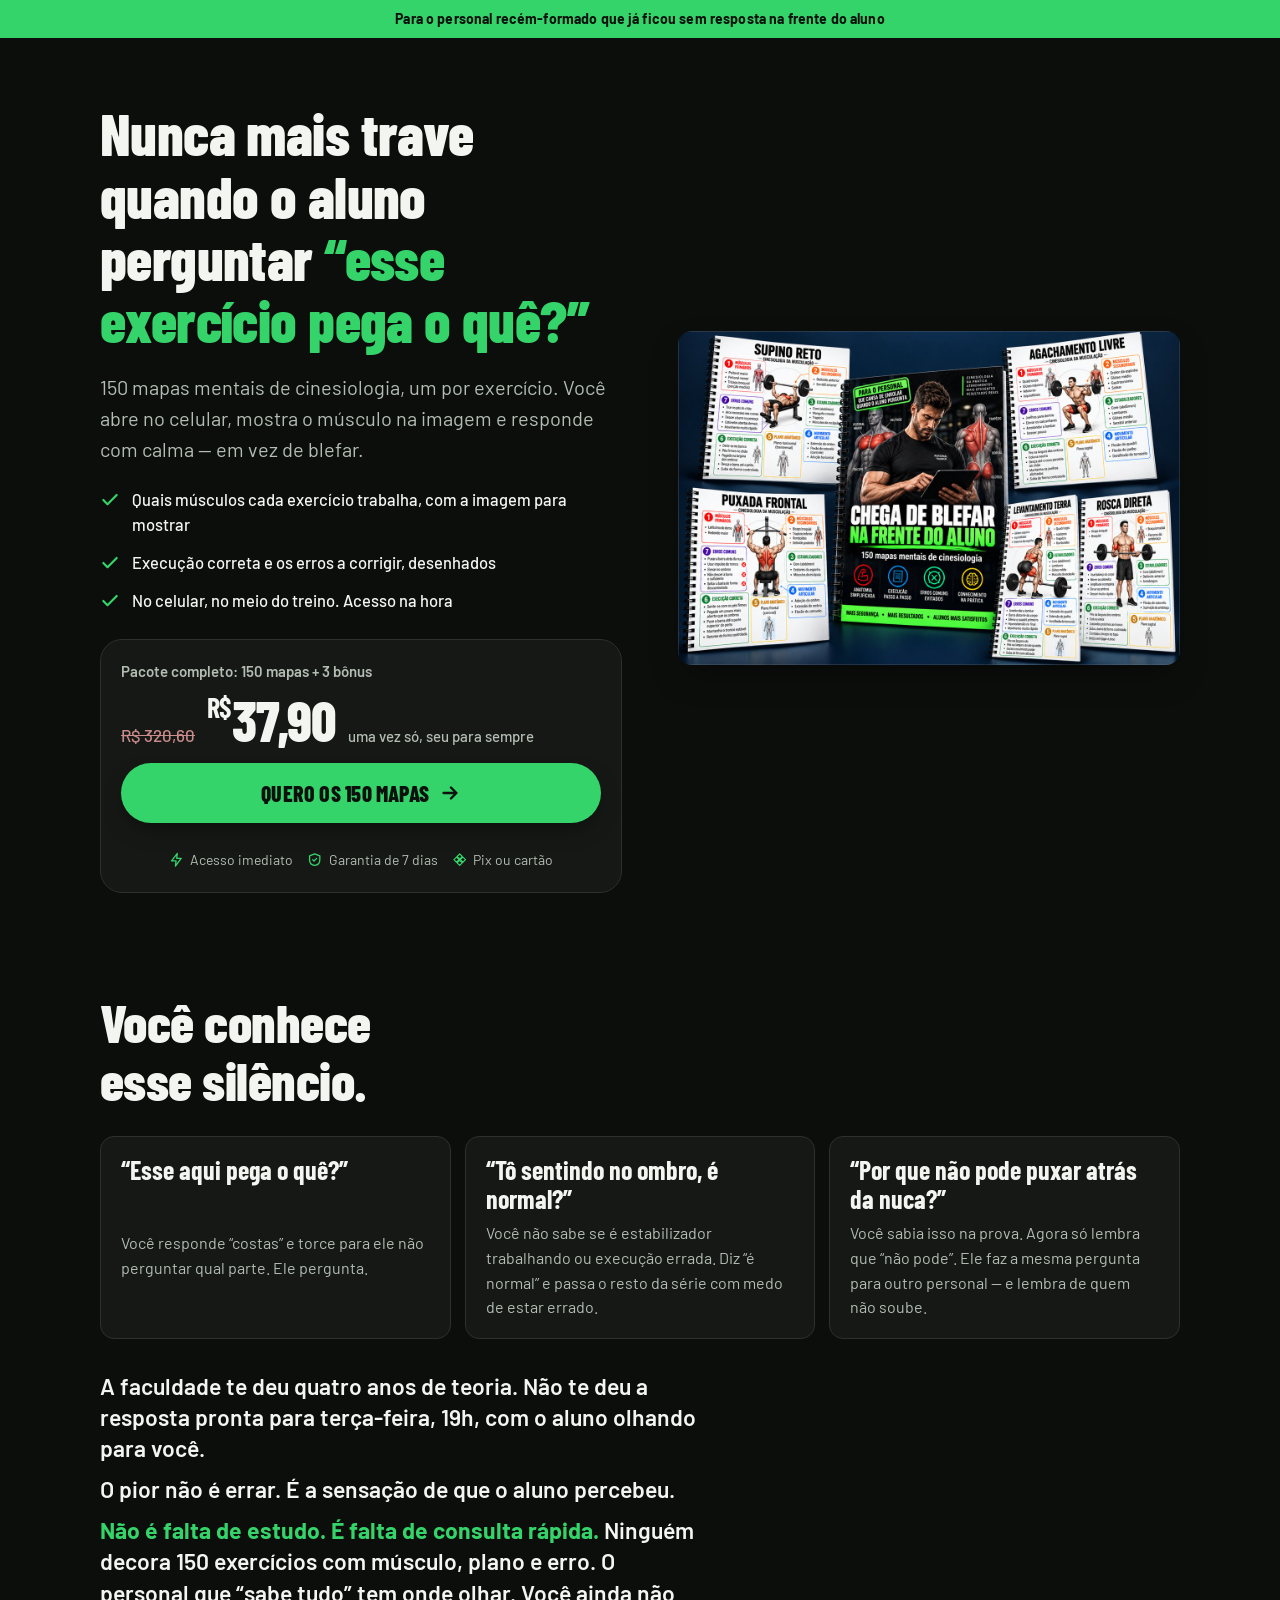
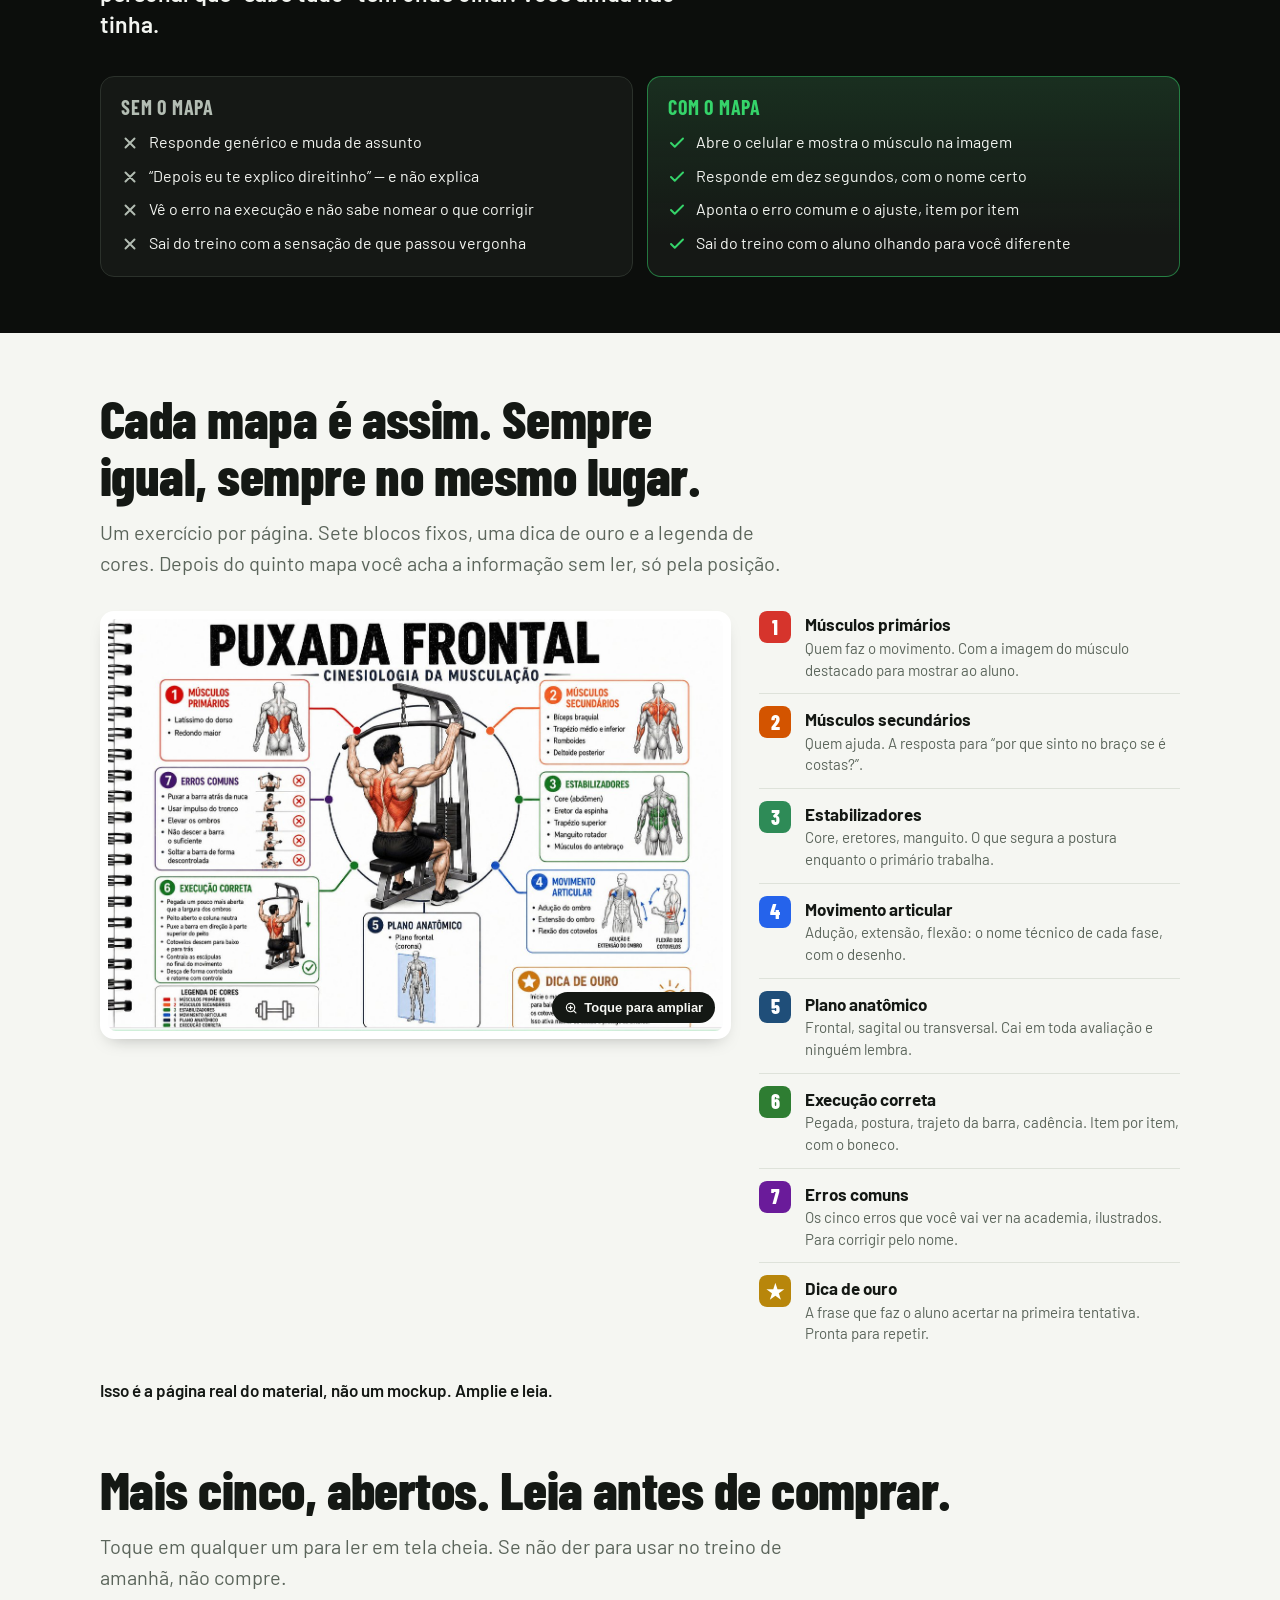
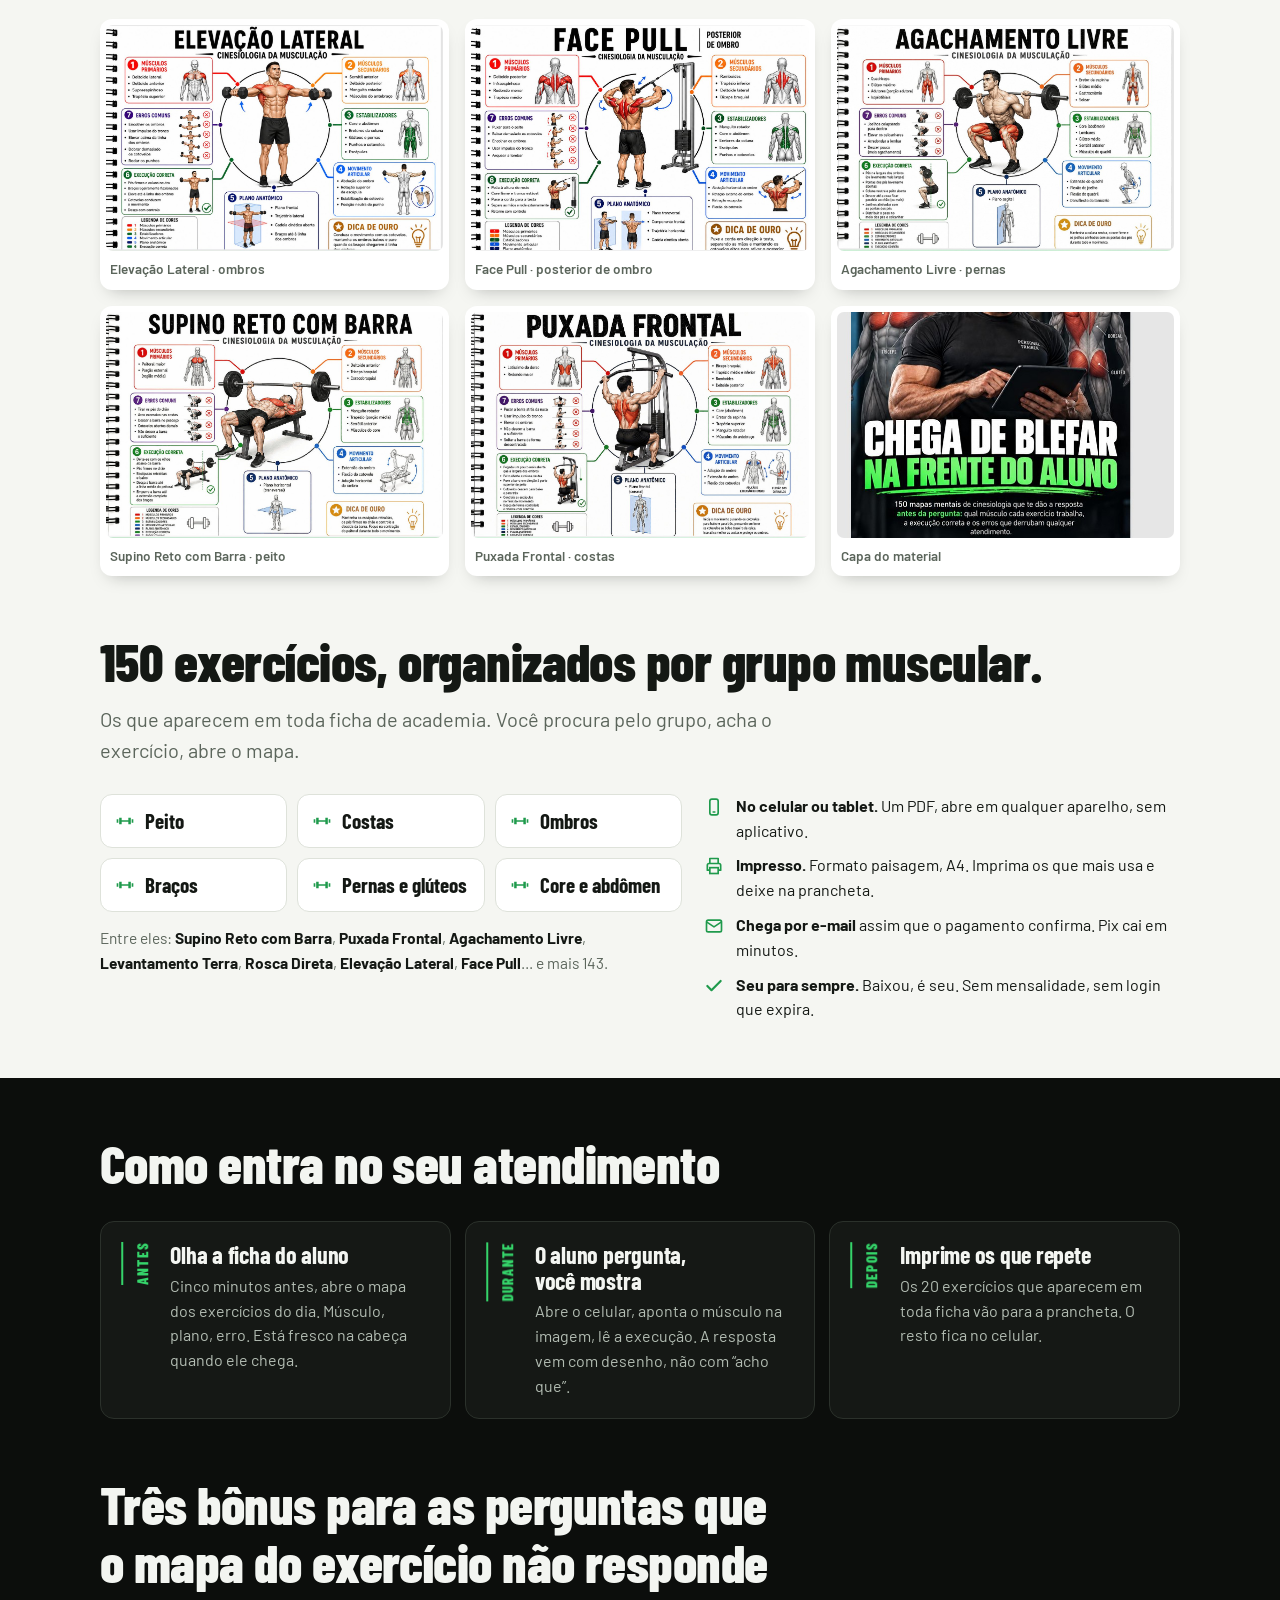
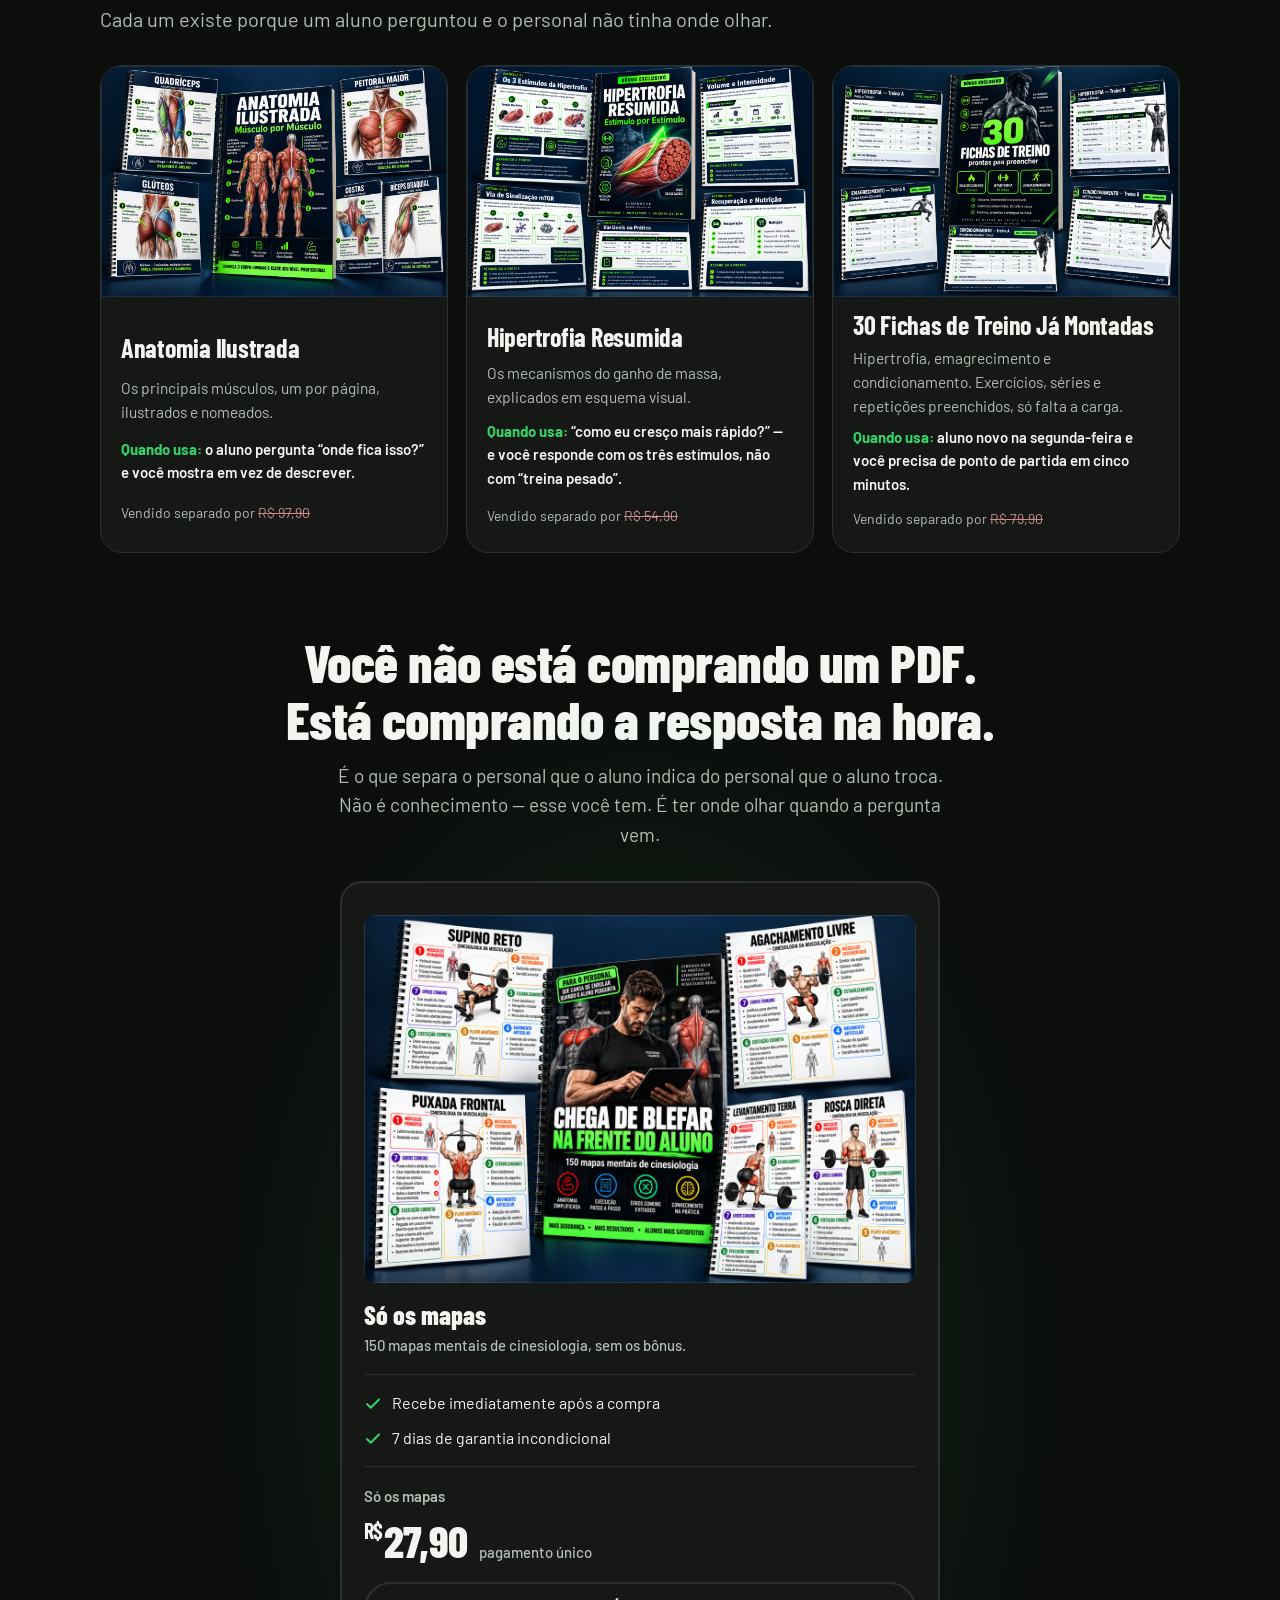
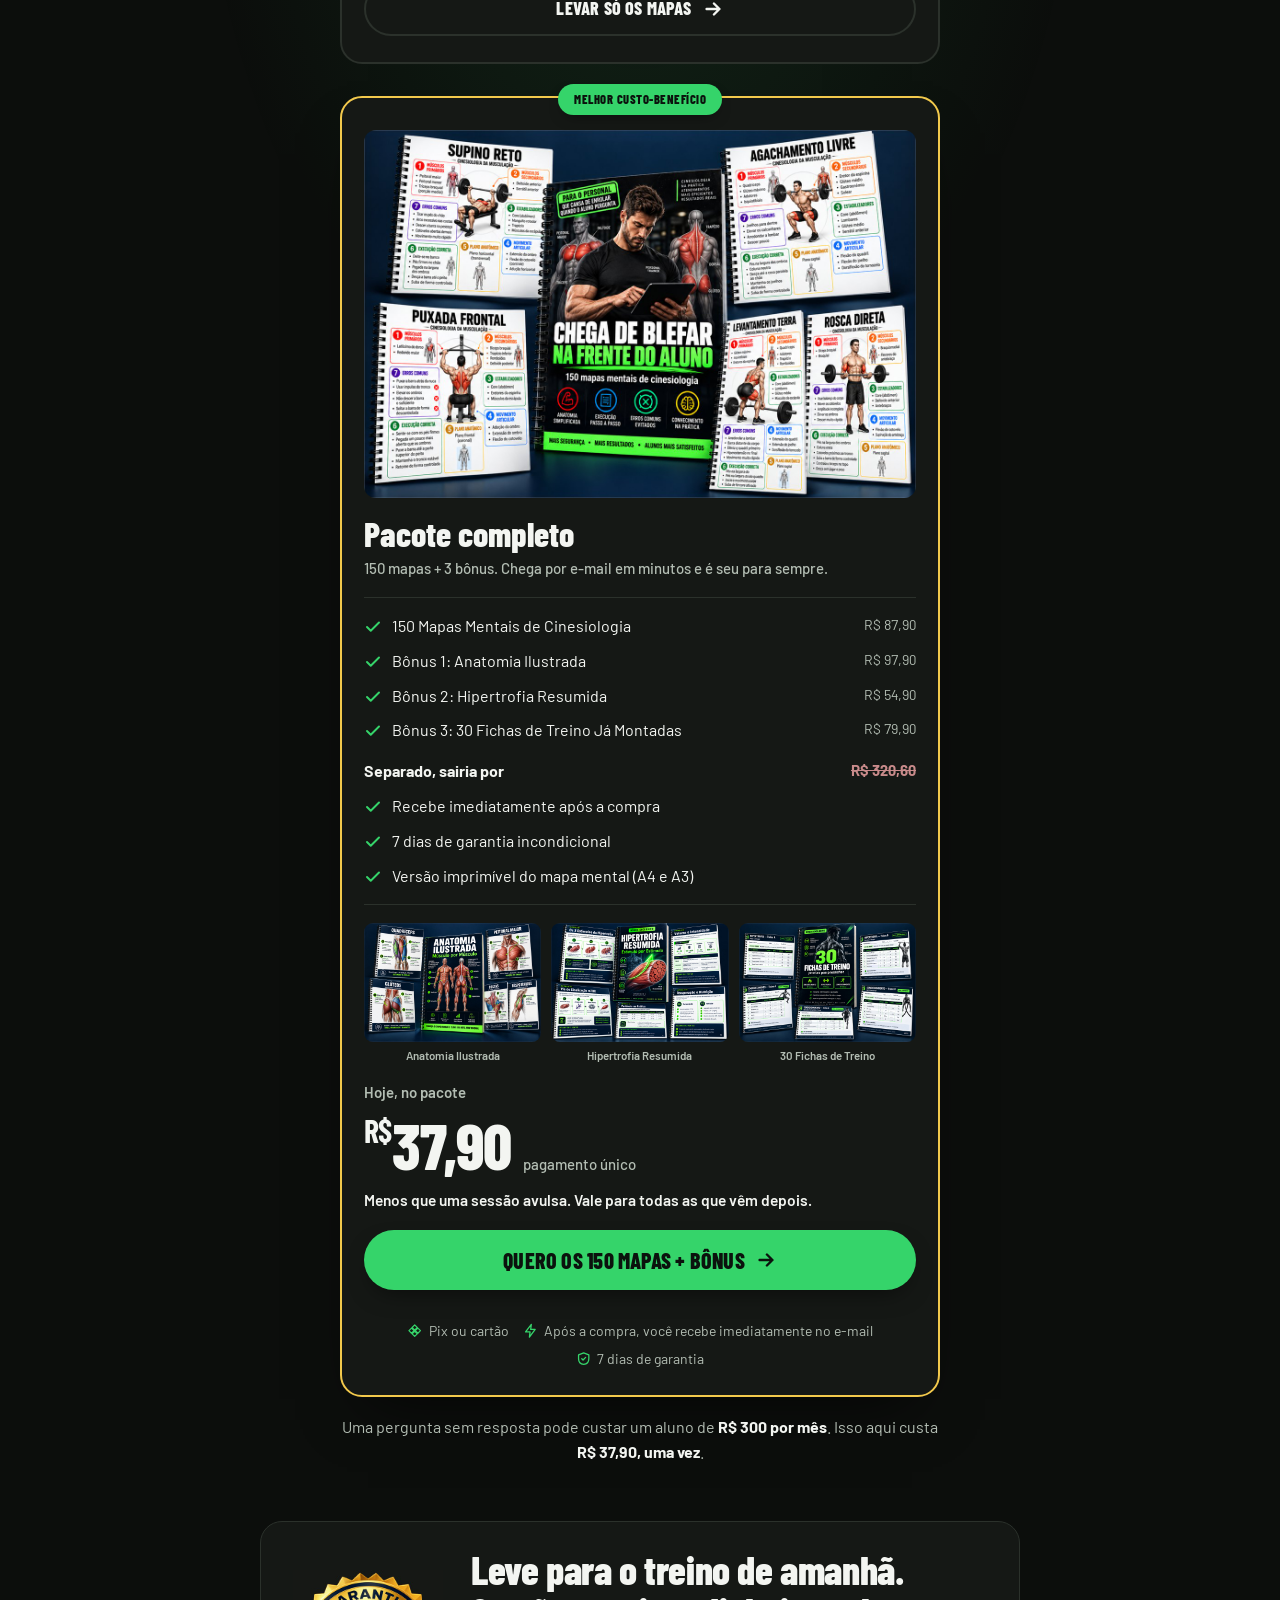
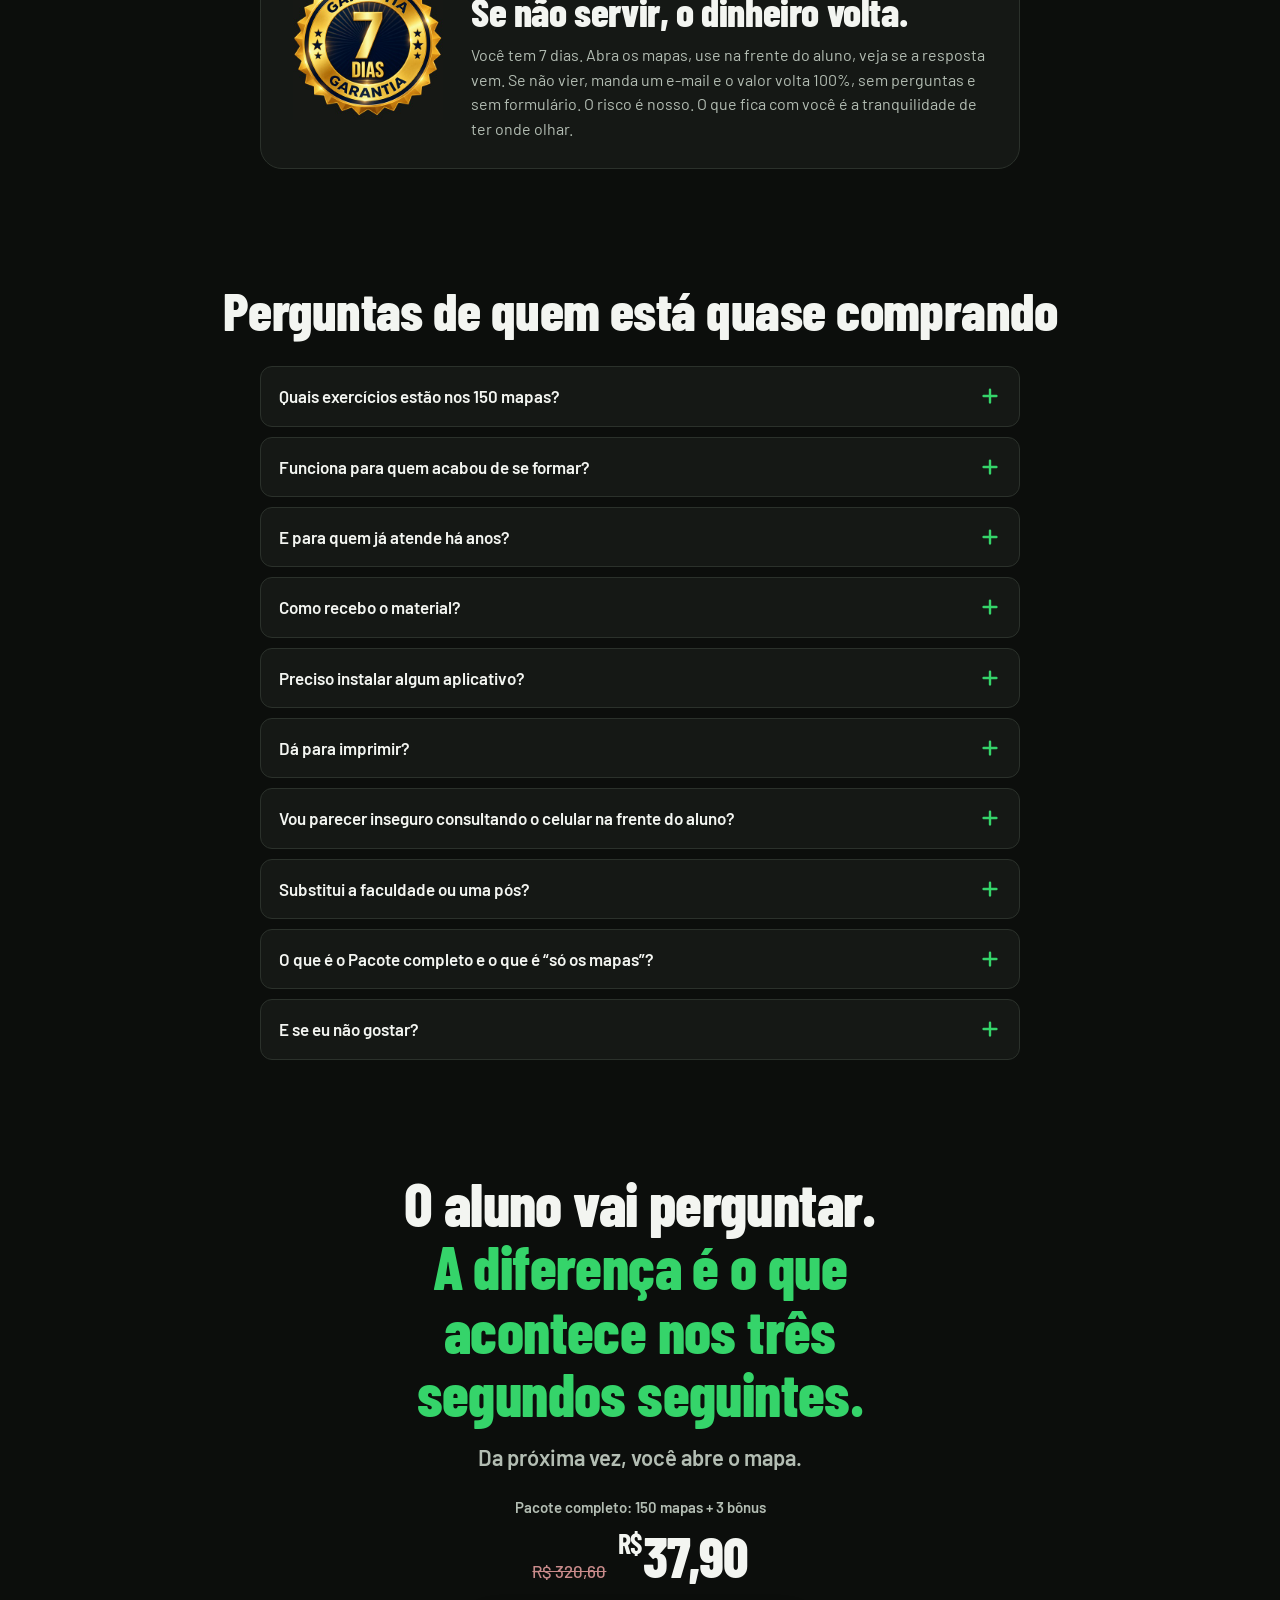
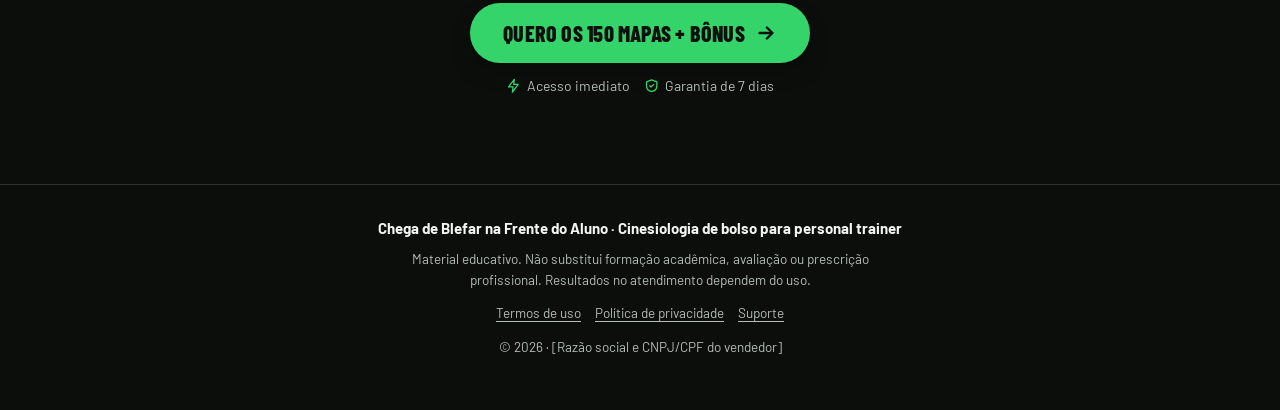
==== commit 7c08213b: "arrumando os quadradinhos planos" ====
--- a/index.html
+++ b/index.html
@@ -645,7 +645,12 @@
     <p class="oferta-intro">É o que separa o personal que o aluno indica do personal que o aluno troca. Não é conhecimento — esse você tem. É ter onde olhar quando a pergunta vem.</p>
 
     <div class="oferta-card oferta-card-basico">
+      <img class="oferta-mockup" src="img/mockup-principal.jpg" width="1200" height="800" alt="Mockup: 150 mapas mentais de cinesiologia" loading="lazy">
       <div class="nome">Só os mapas<small>150 mapas mentais de cinesiologia, sem os bônus.</small></div>
+      <ul class="stack">
+        <li><span><svg class="icon"><use href="#i-check"/></svg>Recebe imediatamente após a compra</span></li>
+        <li><span><svg class="icon"><use href="#i-check"/></svg>7 dias de garantia incondicional</span></li>
+      </ul>
       <div class="price-row">
         <span class="label">Só os mapas</span>
         <span class="now"><small>R$</small>27,90</span>
@@ -664,6 +669,9 @@
         <li><span><svg class="icon"><use href="#i-check"/></svg>Bônus 2: Hipertrofia Resumida</span><span class="v">R$ 54,90</span></li>
         <li><span><svg class="icon"><use href="#i-check"/></svg>Bônus 3: 30 Fichas de Treino Já Montadas</span><span class="v">R$ 79,90</span></li>
         <li class="total"><span>Separado, sairia por</span><span class="v">R$ 320,60</span></li>
+        <li><span><svg class="icon"><use href="#i-check"/></svg>Recebe imediatamente após a compra</span></li>
+        <li><span><svg class="icon"><use href="#i-check"/></svg>7 dias de garantia incondicional</span></li>
+        <li><span><svg class="icon"><use href="#i-check"/></svg>Versão imprimível do mapa mental (A4 e A3)</span></li>
       </ul>
       <div class="oferta-bonus-thumbs">
         <figure><img src="img/bonus-1.jpg" width="1000" height="667" alt="Bônus 1: Anatomia Ilustrada" loading="lazy"><figcaption>Anatomia Ilustrada</figcaption></figure>
@@ -679,7 +687,7 @@
       <a class="btn" id="cta-oferta" href="https://pay.kiwify.com.br/uLy4NBg">Quero os 150 mapas + bônus <svg class="icon"><use href="#i-arrow"/></svg></a>
       <div class="btn-note">
         <span><svg class="icon"><use href="#i-pix"/></svg>Pix ou cartão</span>
-        <span><svg class="icon"><use href="#i-bolt"/></svg>Chega por e-mail em minutos</span>
+        <span><svg class="icon"><use href="#i-bolt"/></svg>Após a compra, você recebe imediatamente no e-mail</span>
         <span><svg class="icon"><use href="#i-shield"/></svg>7 dias de garantia</span>
       </div>
     </div>
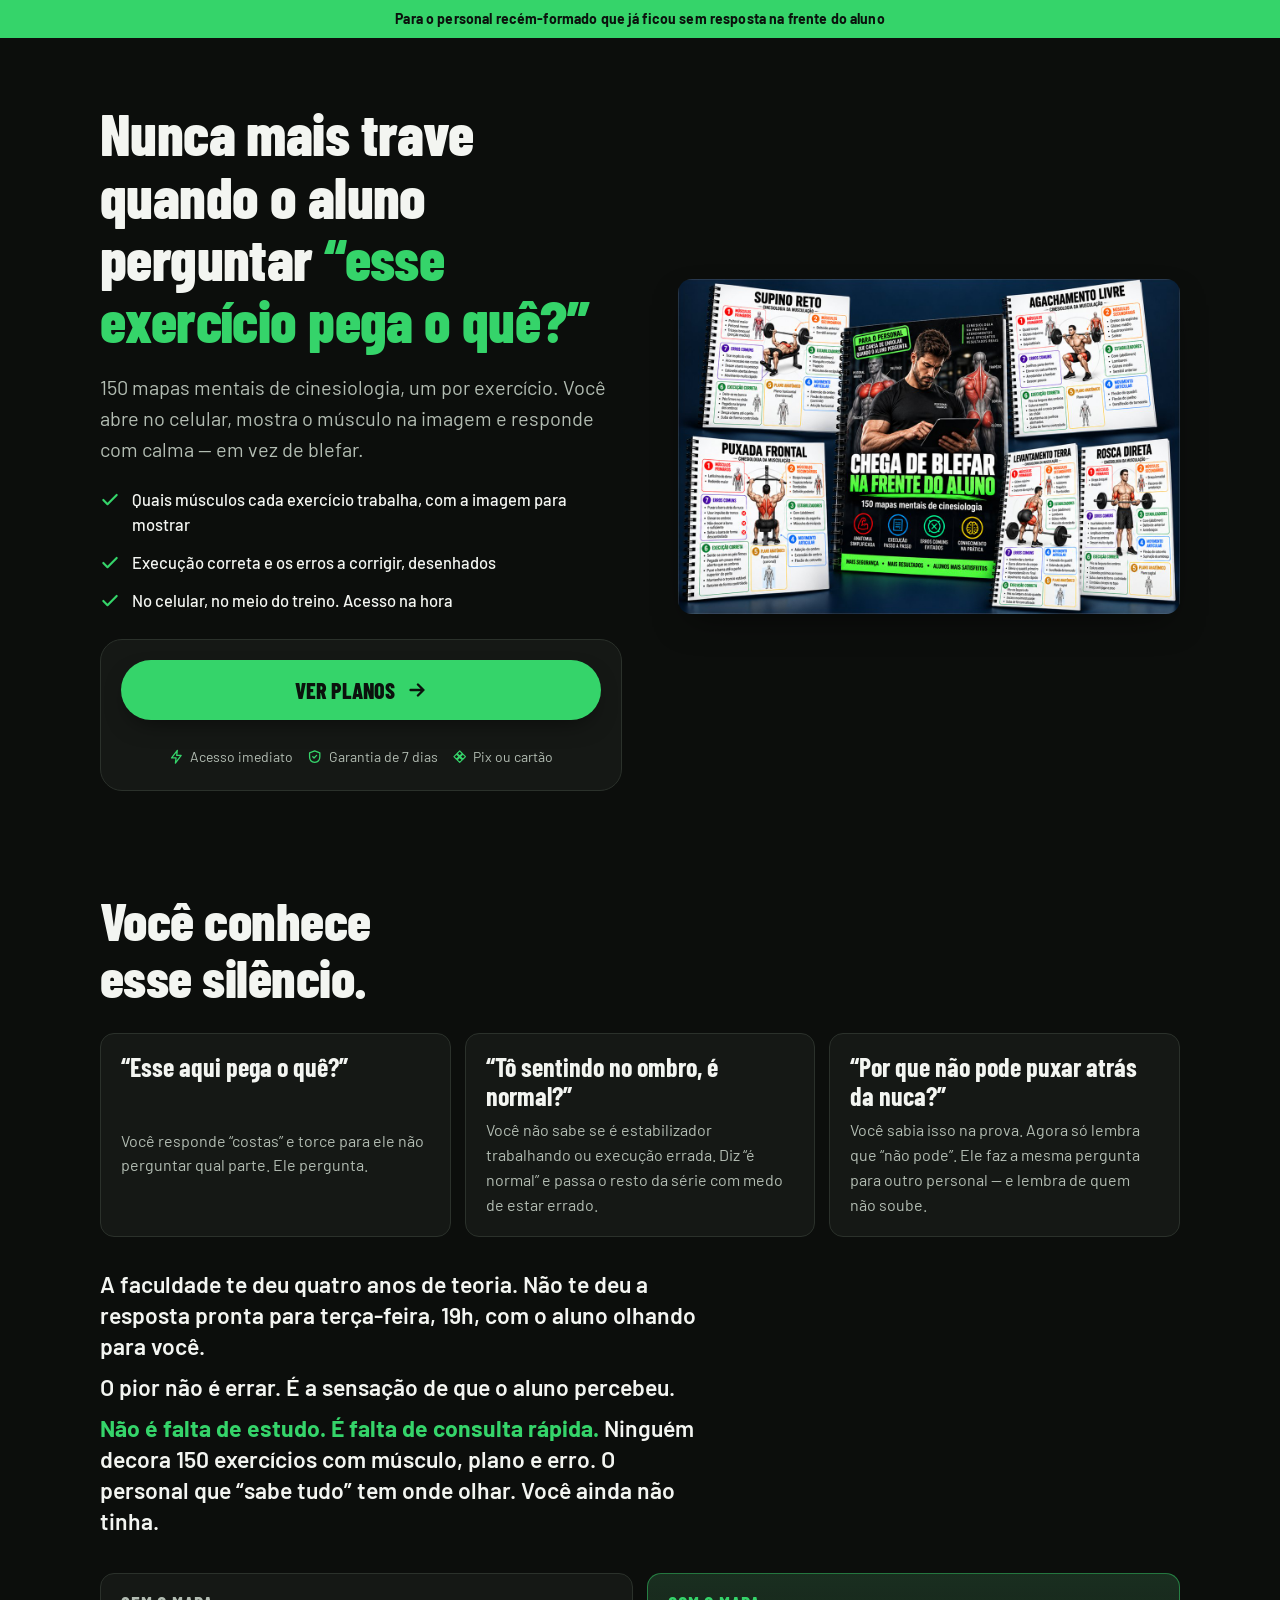
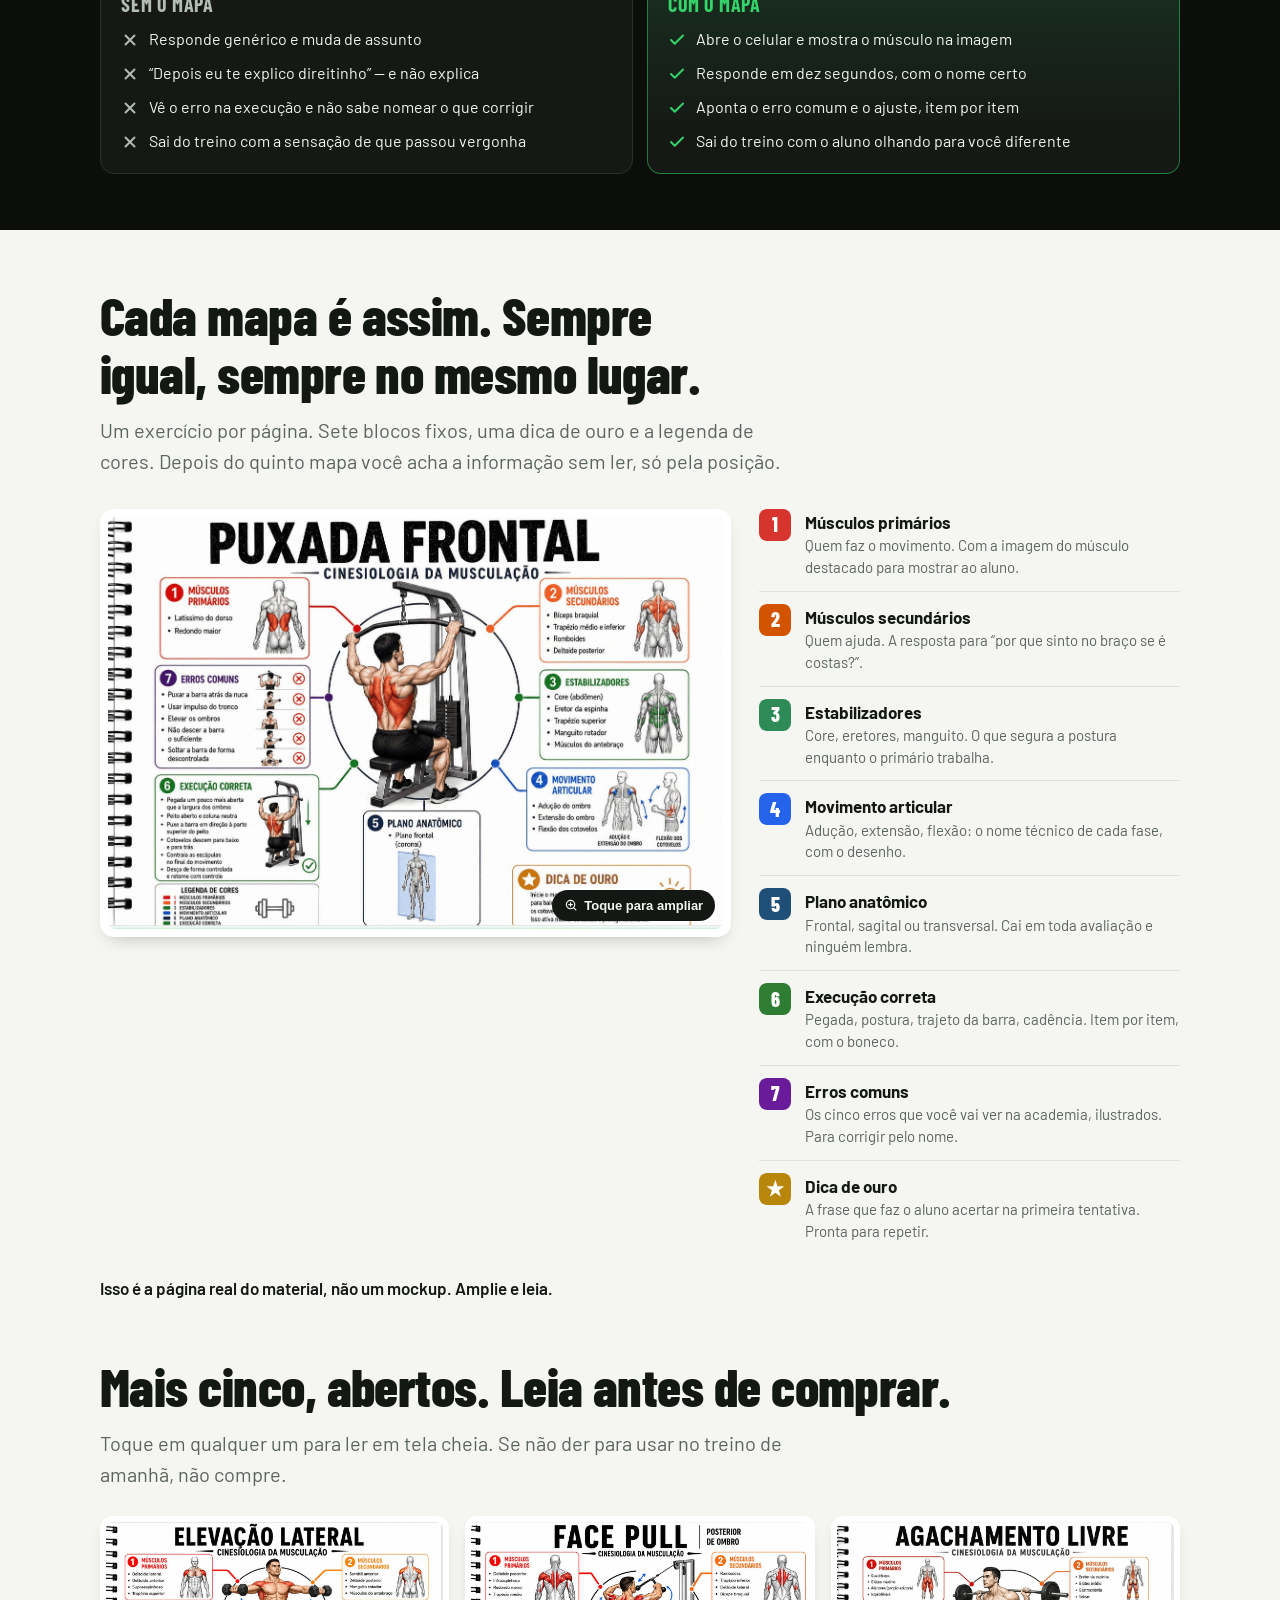
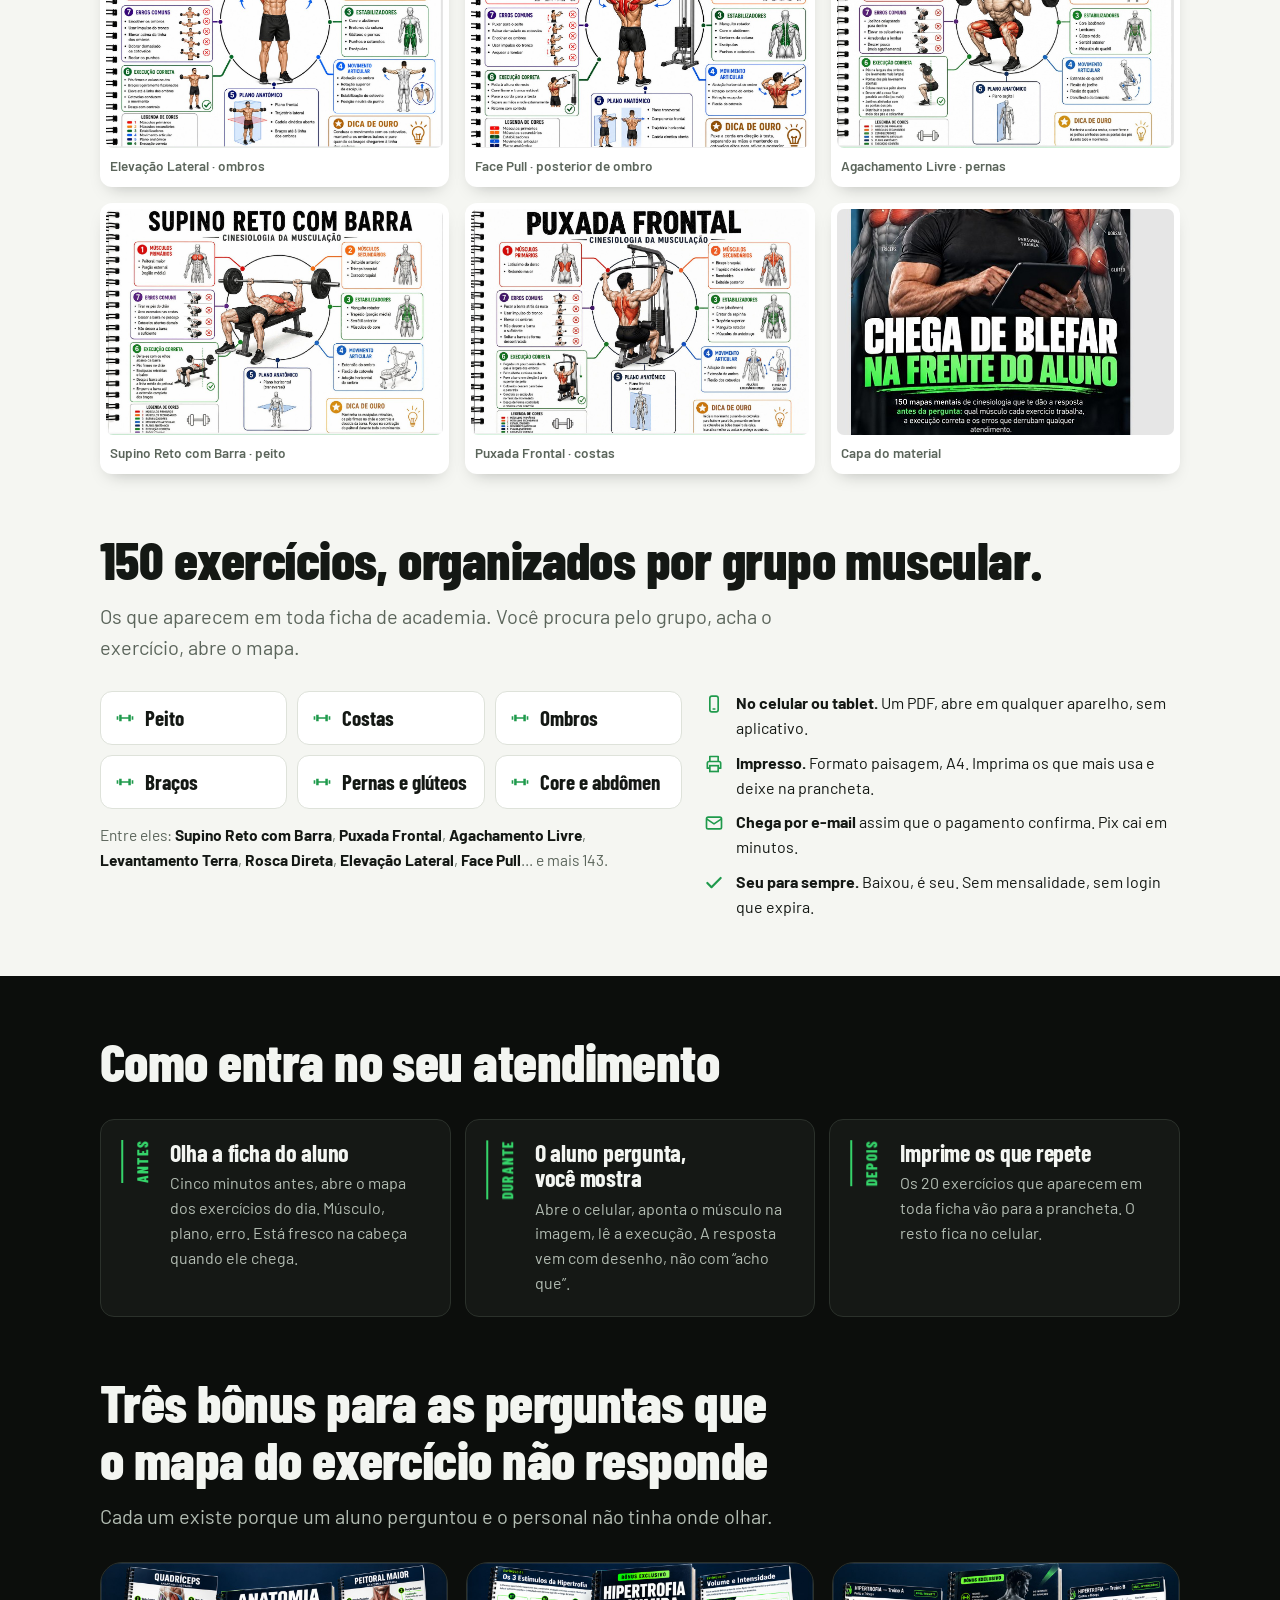
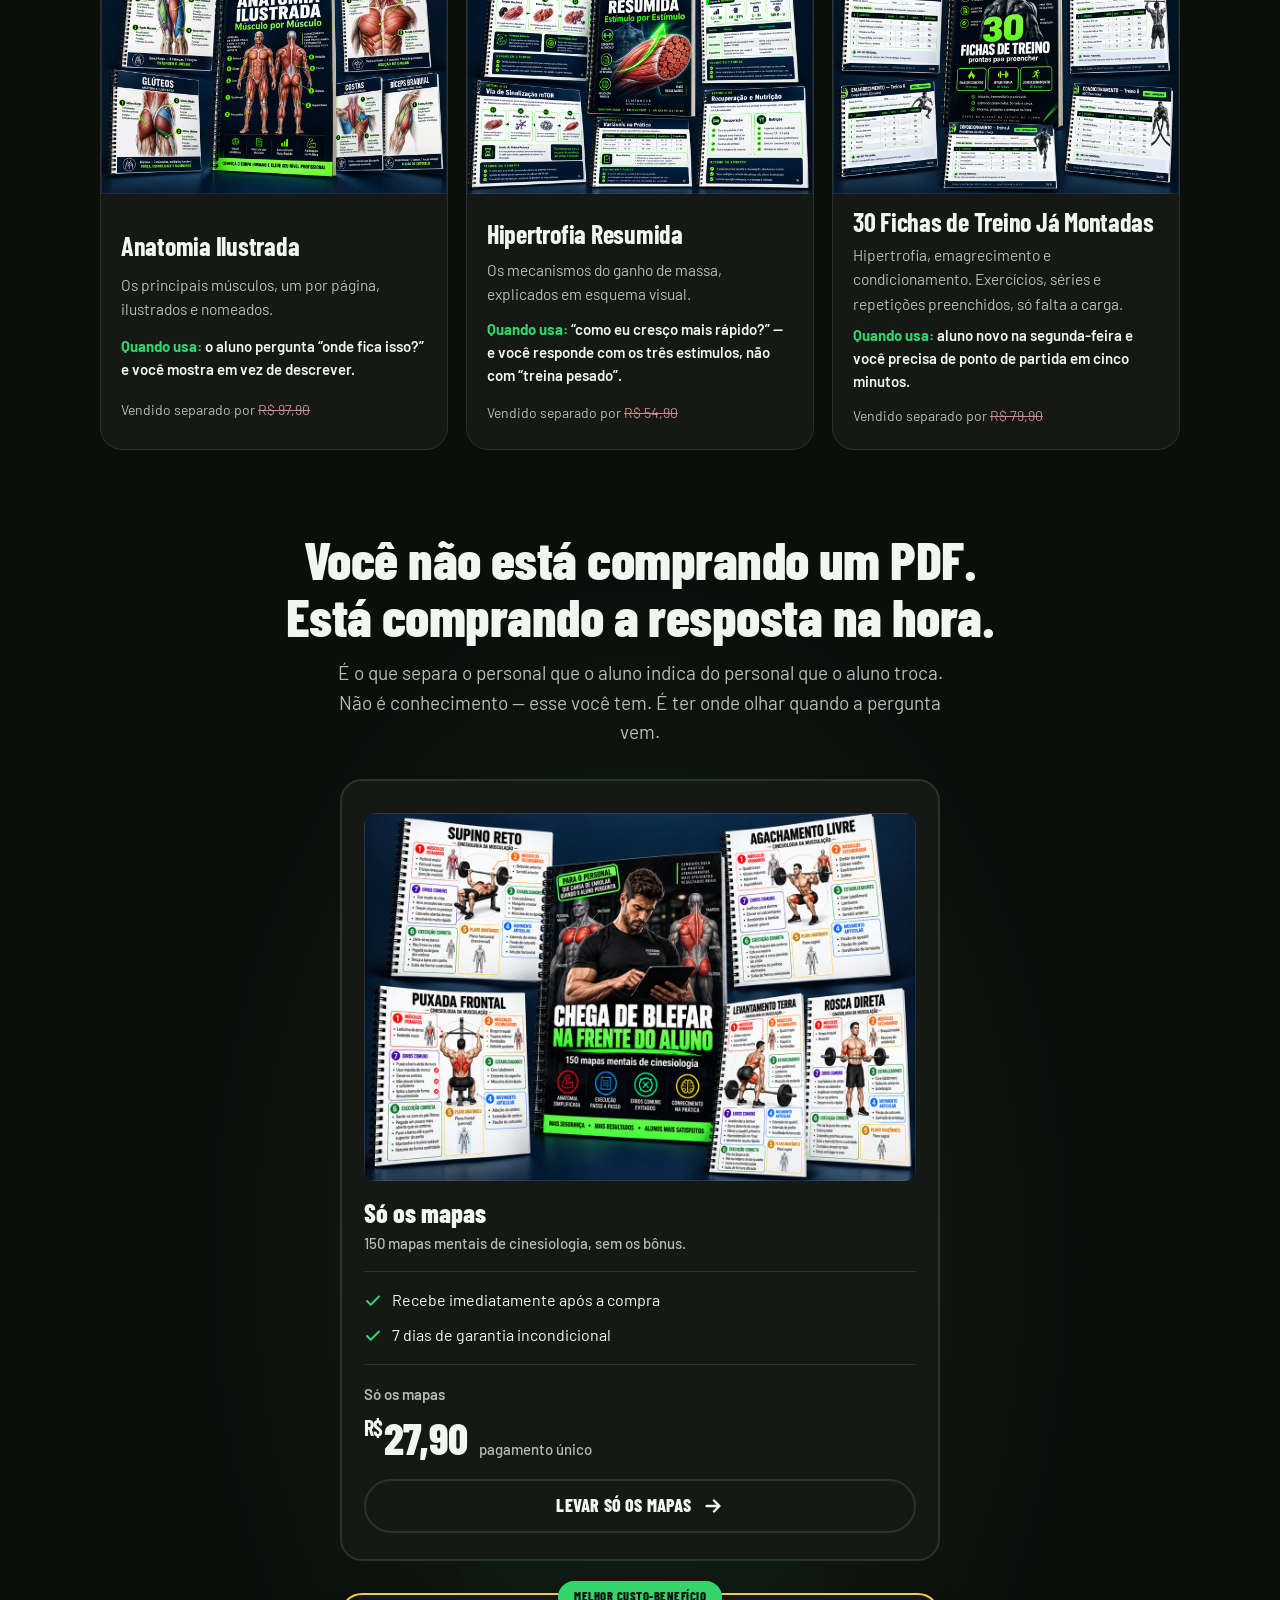
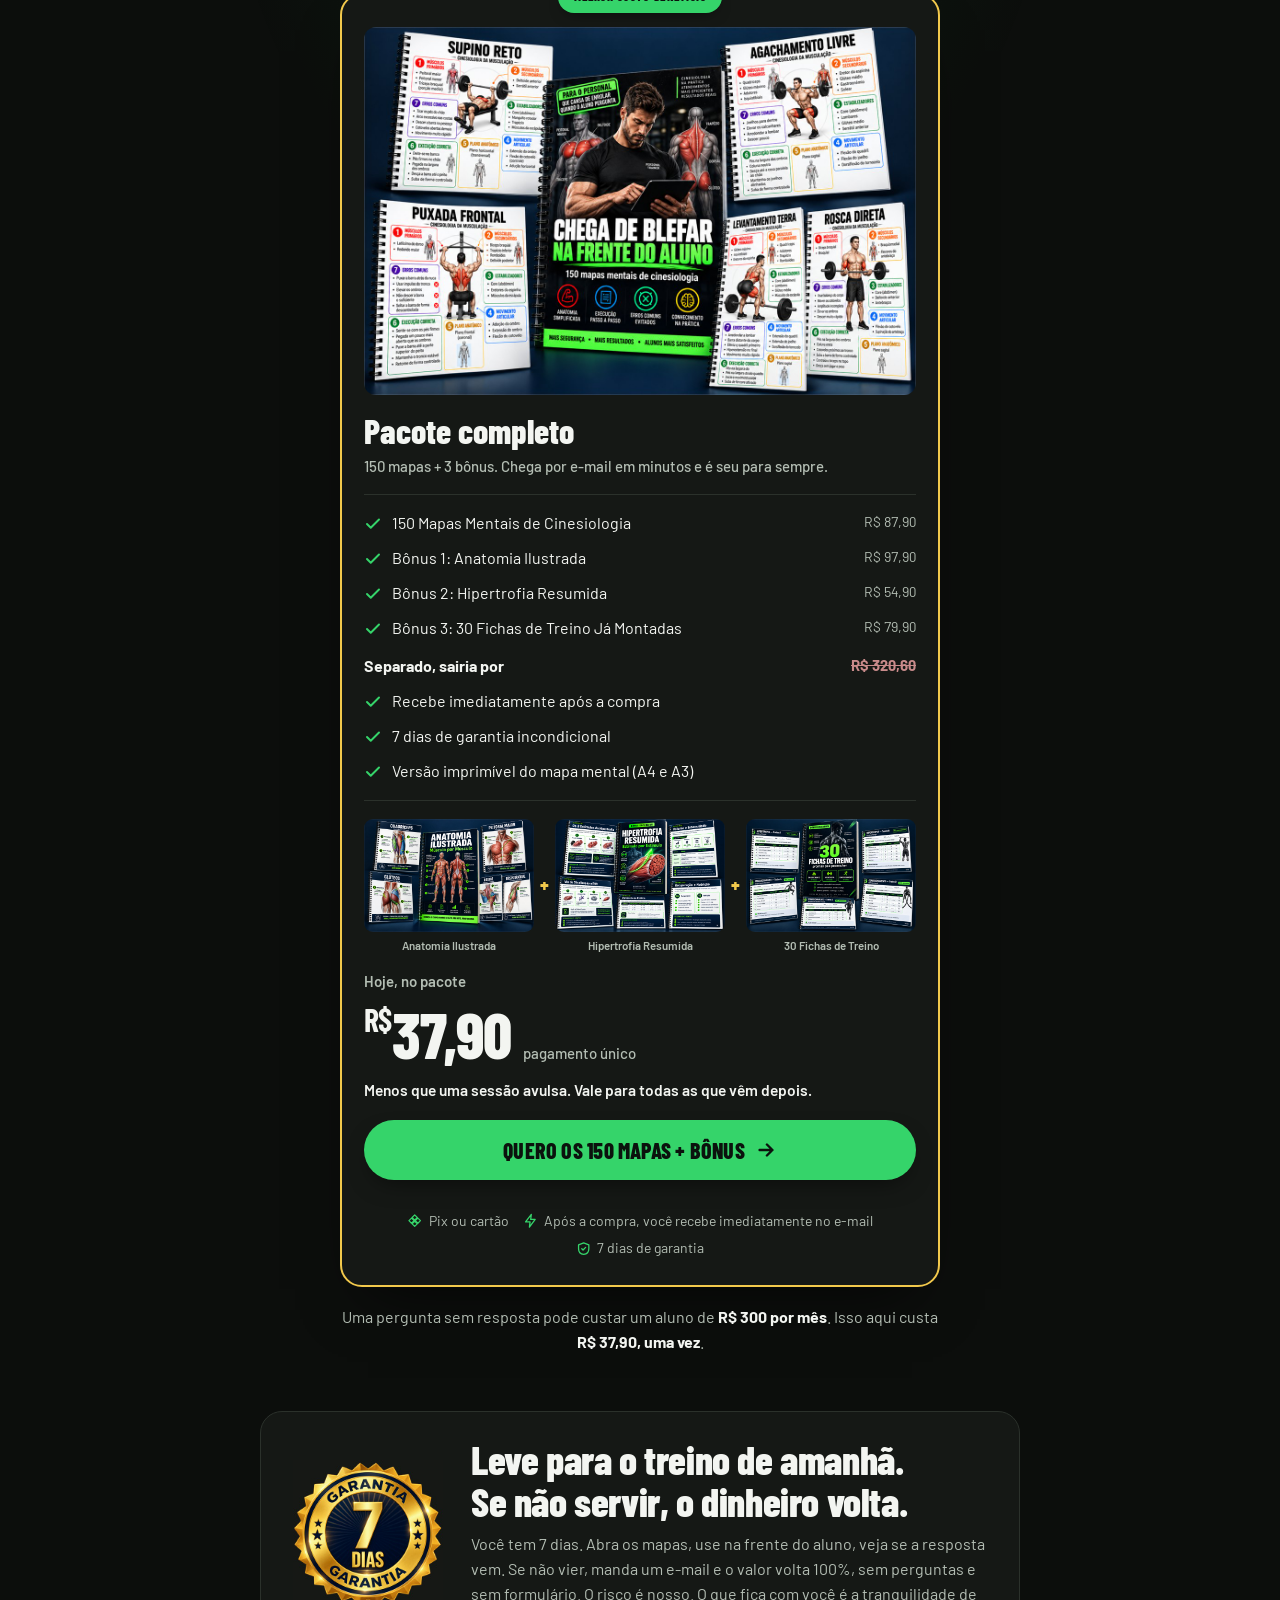
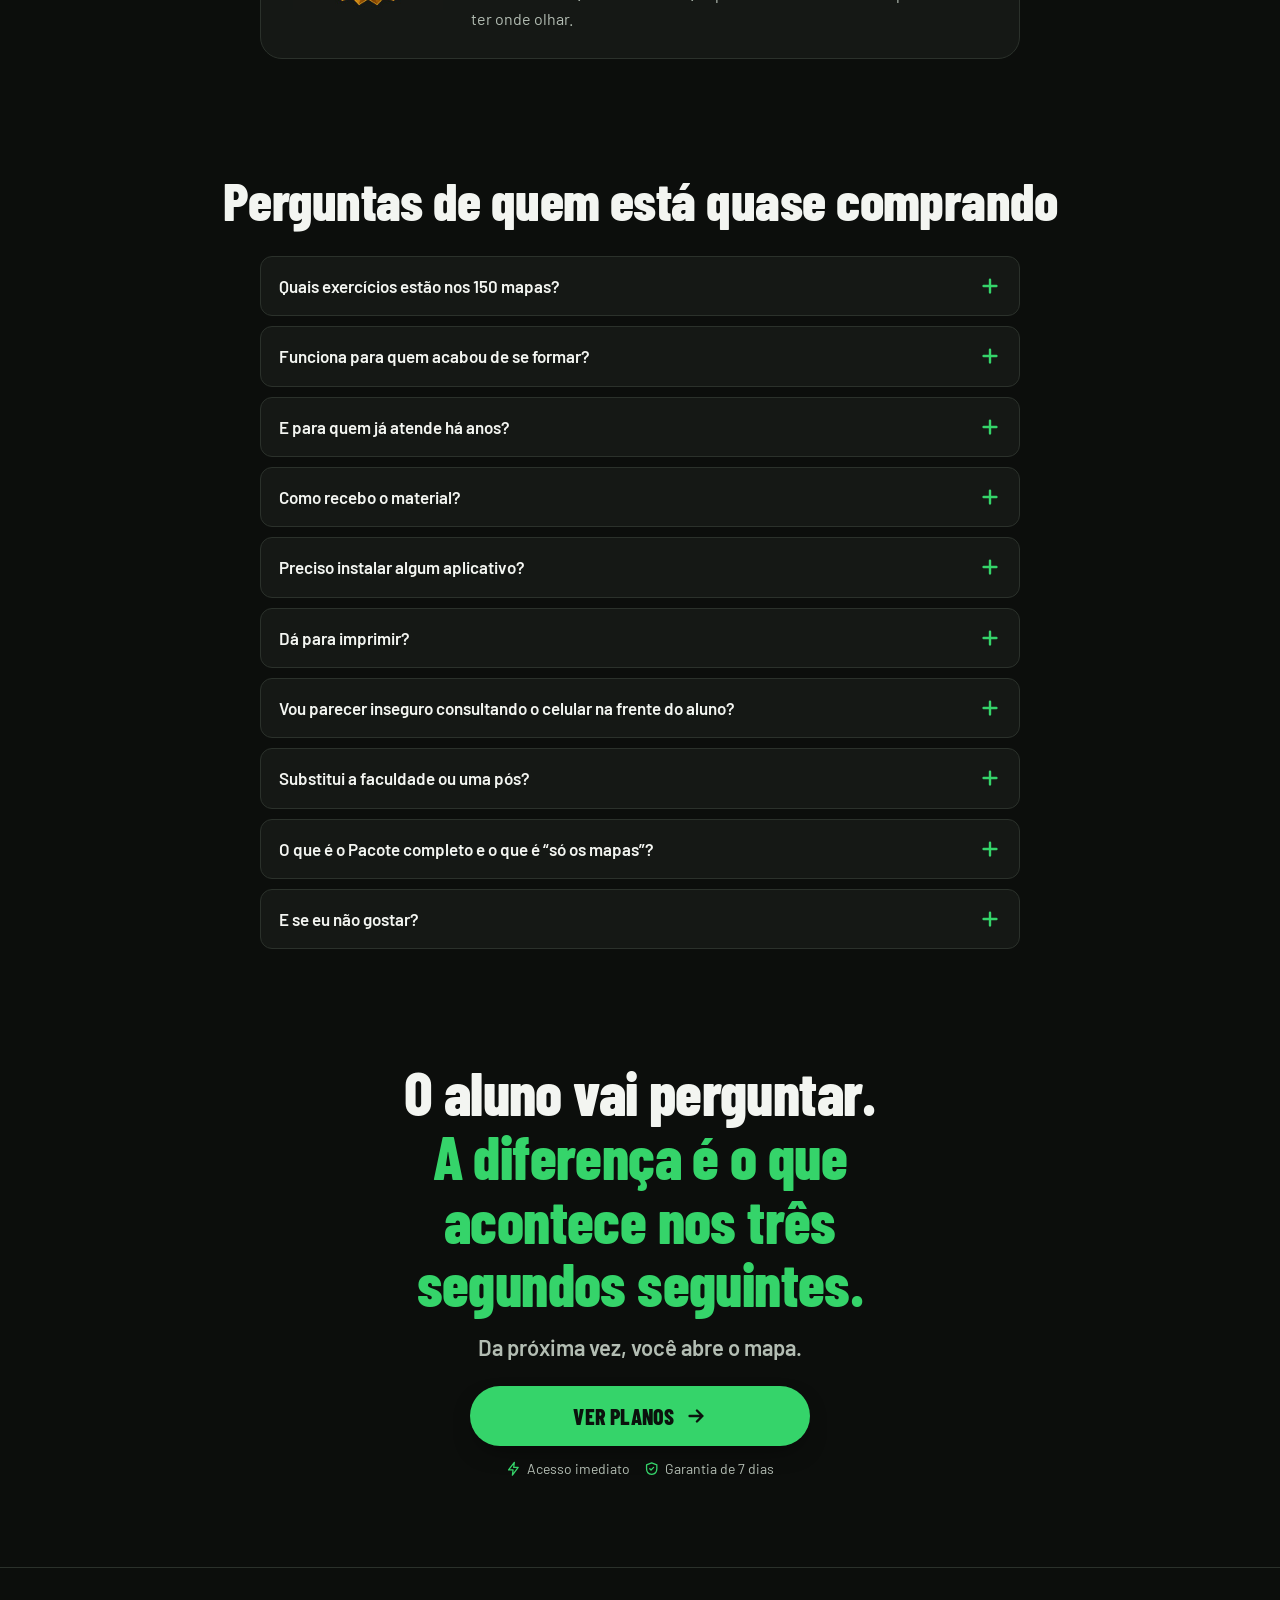
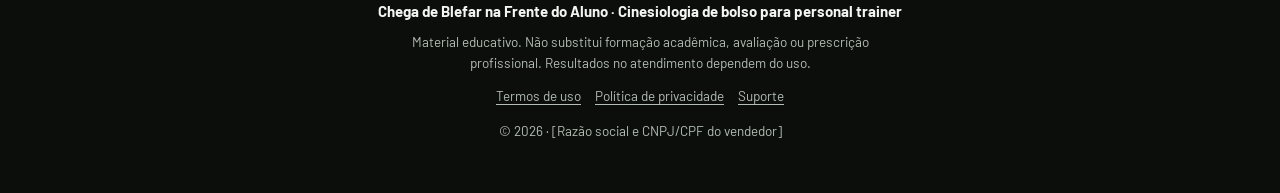
==== commit 83420609: "cta" ====
--- a/index.html
+++ b/index.html
@@ -256,38 +256,59 @@
     background:radial-gradient(50% 40% at 50% 30%,rgba(53,212,106,.12),transparent 70%);pointer-events:none;
   }
   .oferta-card{
-    position:relative;max-width:600px;margin:32px auto 0;background:var(--surface);
-    border:2px solid var(--gold);border-radius:var(--radius-lg);padding:26px 22px 26px;
-    box-shadow:0 30px 60px -28px rgba(0,0,0,.7);display:grid;gap:18px;
+    position:relative;max-width:600px;margin:24px auto 0;background:var(--surface);
+    border:2px solid var(--gold);border-radius:var(--radius-lg);padding:18px 16px 20px;
+    box-shadow:0 30px 60px -28px rgba(0,0,0,.7);display:grid;gap:12px;
     animation:oferta-pulse 2.4s ease-in-out infinite;
   }
   @keyframes oferta-pulse{
     0%,100%{border-color:var(--gold);box-shadow:0 30px 60px -28px rgba(0,0,0,.7),0 0 0 0 rgba(242,201,76,.55);}
     50%{border-color:var(--gold-soft);box-shadow:0 30px 60px -28px rgba(0,0,0,.7),0 0 26px 6px rgba(242,201,76,.6);}
   }
-  .oferta-mockup{width:100%;aspect-ratio:3/2;object-fit:cover;border-radius:12px;margin-top:6px;}
-  .oferta-bonus-thumbs{display:grid;grid-template-columns:repeat(3,1fr);gap:10px;}
-  .oferta-bonus-thumbs img{width:100%;aspect-ratio:3/2;object-fit:cover;border-radius:9px;display:block;}
-  .oferta-bonus-thumbs figure{margin:0;}
-  .oferta-bonus-thumbs figcaption{font-size:11.5px;font-weight:600;color:var(--muted);text-align:center;margin-top:6px;line-height:1.3;}
-  .oferta-card .nome{font-family:var(--display);font-weight:800;font-size:34px;line-height:1.06;}
-  .oferta-card .nome small{display:block;font-family:var(--body);font-weight:500;font-size:15px;line-height:1.4;color:var(--muted);margin-top:6px;letter-spacing:0;}
-  .stack{display:grid;gap:10px;border-top:1px solid var(--line);border-bottom:1px solid var(--line);padding:16px 0;}
-  .stack li{display:flex;justify-content:space-between;gap:12px;align-items:flex-start;font-size:16px;}
-  .stack li > span:first-child{display:flex;gap:10px;align-items:flex-start;}
-  .stack .icon{color:var(--green);margin-top:4px;width:18px;height:18px;}
-  .stack .v{color:var(--muted);font-size:14px;white-space:nowrap;font-variant-numeric:tabular-nums;}
-  .stack li.total{font-weight:700;padding-top:6px;}
-  .stack li.total .v{color:var(--old);text-decoration:line-through;font-size:15px;}
-  .oferta-card .price-row .now{font-size:64px;}
+  .oferta-mockup{width:100%;aspect-ratio:16/10;object-fit:cover;border-radius:10px;margin-top:2px;}
+  .oferta-bonus-thumbs{display:flex;align-items:center;gap:5px;}
+  .oferta-bonus-thumbs img{width:100%;aspect-ratio:3/2;object-fit:cover;border-radius:8px;display:block;}
+  .oferta-bonus-thumbs figure{flex:1;min-width:0;margin:0;}
+  .oferta-bonus-thumbs figcaption{font-size:10px;font-weight:600;color:var(--muted);text-align:center;margin-top:4px;line-height:1.25;}
+  .oferta-bonus-thumbs .thumb-plus{flex:0 0 auto;font-family:var(--display);font-weight:800;font-size:15px;color:var(--gold);line-height:1;}
+  .oferta-card .nome{font-family:var(--display);font-weight:800;font-size:23px;line-height:1.08;}
+  .oferta-card .nome small{display:block;font-family:var(--body);font-weight:500;font-size:13px;line-height:1.35;color:var(--muted);margin-top:4px;letter-spacing:0;}
+  .stack{display:grid;gap:7px;border-top:1px solid var(--line);border-bottom:1px solid var(--line);padding:12px 0;}
+  .stack li{display:flex;justify-content:space-between;gap:12px;align-items:flex-start;font-size:13.5px;}
+  .stack li > span:first-child{display:flex;gap:8px;align-items:flex-start;}
+  .stack .icon{color:var(--green);margin-top:3px;width:15px;height:15px;}
+  .stack .v{color:var(--muted);font-size:12px;white-space:nowrap;font-variant-numeric:tabular-nums;}
+  .stack li.total{font-weight:700;padding-top:4px;}
+  .stack li.total .v{color:var(--old);text-decoration:line-through;font-size:13px;}
+  .oferta-card .price-row .now{font-size:42px;}
   .oferta-intro{max-width:58ch;margin:14px auto 0;text-align:center;color:var(--muted);font-size:clamp(17px,2.2vw,19px);position:relative;}
-  .preco-nota{font-size:15.5px;font-weight:600;color:var(--text);margin-top:-6px;}
+  .preco-nota{font-size:13.5px;font-weight:600;color:var(--text);margin-top:-4px;}
   .oferta-compara{max-width:600px;margin:18px auto 0;text-align:center;font-size:16px;color:var(--muted);position:relative;}
   .oferta-compara b{color:var(--text);}
   .final-linha{margin-top:14px;font-size:clamp(18px,2.4vw,22px);font-weight:600;color:var(--muted);}
   .oferta-card-basico{border-color:var(--line);box-shadow:none;animation:none;}
-  .oferta-card-basico .nome{font-size:26px;}
-  .oferta-card-basico .price-row .now{font-size:44px;}
+  .oferta-card-basico .nome{font-size:19px;}
+  .oferta-card-basico .price-row .now{font-size:32px;}
+  @media(min-width:760px){
+    .oferta-card{padding:26px 22px 26px;gap:18px;margin-top:32px;}
+    .oferta-mockup{aspect-ratio:3/2;margin-top:6px;border-radius:12px;}
+    .oferta-bonus-thumbs{gap:6px;}
+    .oferta-bonus-thumbs img{border-radius:9px;}
+    .oferta-bonus-thumbs figcaption{font-size:11.5px;margin-top:6px;}
+    .oferta-bonus-thumbs .thumb-plus{font-size:20px;}
+    .oferta-card .nome{font-size:34px;}
+    .oferta-card .nome small{font-size:15px;margin-top:6px;}
+    .stack{gap:10px;padding:16px 0;}
+    .stack li{font-size:16px;}
+    .stack li > span:first-child{gap:10px;}
+    .stack .icon{width:18px;height:18px;margin-top:4px;}
+    .stack .v{font-size:14px;}
+    .stack li.total .v{font-size:15px;}
+    .oferta-card .price-row .now{font-size:64px;}
+    .preco-nota{font-size:15.5px;margin-top:-6px;}
+    .oferta-card-basico .nome{font-size:26px;}
+    .oferta-card-basico .price-row .now{font-size:44px;}
+  }
   .oferta-badge{
     position:absolute;top:-14px;left:50%;transform:translateX(-50%);
     background:var(--green);color:var(--ink);font-family:var(--display);font-weight:800;
@@ -325,8 +346,7 @@
   .final h2{font-size:clamp(36px,7vw,60px);margin:0 auto;}
   @media(min-width:760px){.final h2{max-width:18ch;}}
   .final h2 em{font-style:normal;color:var(--green);}
-  .final .price-row{justify-content:center;margin-top:22px;} .final .price-row .label{text-align:center;}
-  .final .btn{margin-top:18px;}
+  .final .btn{margin-top:22px;}
 
   footer{border-top:1px solid var(--line);padding:32px 0 120px;color:var(--muted);font-size:13.5px;text-align:center;}
   footer b{color:var(--text);display:block;font-size:15px;margin-bottom:8px;}
@@ -344,9 +364,6 @@
     transform:translateY(110%);transition:transform .35s cubic-bezier(.2,.8,.2,1);
   }
   .sticky.on{transform:translateY(0);}
-  .sticky .p{display:grid;line-height:1.1;}
-  .sticky .p small{font-size:12px;color:var(--muted);font-weight:600;}
-  .sticky .p strong{font-family:var(--display);font-size:26px;font-weight:800;}
   .sticky .btn{flex:1;min-height:50px;font-size:19px;padding:10px 16px;width:auto;min-width:0;}
   @media(min-width:760px){.sticky{display:none;}}
 
@@ -444,13 +461,7 @@
       </ul>
 
       <div class="hero-offer">
-        <div class="price-row">
-          <span class="label">Pacote completo: 150 mapas + 3 bônus</span>
-          <span class="old">R$ 320,60</span>
-          <span class="now"><small>R$</small>37,90</span>
-          <span class="per">uma vez só, seu para sempre</span>
-        </div>
-        <a class="btn" id="cta-hero" href="#oferta">Quero os 150 mapas <svg class="icon"><use href="#i-arrow"/></svg></a>
+        <a class="btn" id="cta-hero" href="#plano-completo">Ver planos <svg class="icon"><use href="#i-arrow"/></svg></a>
         <div class="btn-note">
           <span><svg class="icon"><use href="#i-bolt"/></svg>Acesso imediato</span>
           <span><svg class="icon"><use href="#i-shield"/></svg>Garantia de 7 dias</span>
@@ -659,7 +670,7 @@
       <a class="btn btn-ghost" id="cta-basico" href="https://pay.kiwify.com.br/KL3SeNm">Levar só os mapas <svg class="icon"><use href="#i-arrow"/></svg></a>
     </div>
 
-    <div class="oferta-card">
+    <div class="oferta-card" id="plano-completo">
       <span class="oferta-badge">Melhor custo-benefício</span>
       <img class="oferta-mockup" src="img/mockup-principal.jpg" width="1200" height="800" alt="Mockup do pacote completo: 150 mapas mentais de cinesiologia" loading="lazy">
       <div class="nome">Pacote completo<small>150 mapas + 3 bônus. Chega por e-mail em minutos e é seu para sempre.</small></div>
@@ -675,7 +686,9 @@
       </ul>
       <div class="oferta-bonus-thumbs">
         <figure><img src="img/bonus-1.jpg" width="1000" height="667" alt="Bônus 1: Anatomia Ilustrada" loading="lazy"><figcaption>Anatomia Ilustrada</figcaption></figure>
+        <span class="thumb-plus" aria-hidden="true">+</span>
         <figure><img src="img/bonus-2.jpg" width="1000" height="667" alt="Bônus 2: Hipertrofia Resumida" loading="lazy"><figcaption>Hipertrofia Resumida</figcaption></figure>
+        <span class="thumb-plus" aria-hidden="true">+</span>
         <figure><img src="img/bonus-3.jpg" width="1000" height="667" alt="Bônus 3: 30 Fichas de Treino Já Montadas" loading="lazy"><figcaption>30 Fichas de Treino</figcaption></figure>
       </div>
       <div class="price-row">
@@ -777,12 +790,7 @@
   <div class="wrap">
     <h2>O aluno vai perguntar. <em>A diferença é o que acontece nos três segundos seguintes.</em></h2>
     <p class="final-linha">Da próxima vez, você abre o mapa.</p>
-    <div class="price-row">
-      <span class="label">Pacote completo: 150 mapas + 3 bônus</span>
-      <span class="old">R$ 320,60</span>
-      <span class="now"><small>R$</small>37,90</span>
-    </div>
-    <a class="btn" id="cta-final" href="https://pay.kiwify.com.br/uLy4NBg">Quero os 150 mapas + bônus <svg class="icon"><use href="#i-arrow"/></svg></a>
+    <a class="btn" id="cta-final" href="#plano-completo">Ver planos <svg class="icon"><use href="#i-arrow"/></svg></a>
     <div class="btn-note">
       <span><svg class="icon"><use href="#i-bolt"/></svg>Acesso imediato</span>
       <span><svg class="icon"><use href="#i-shield"/></svg>Garantia de 7 dias</span>
@@ -805,8 +813,7 @@
 
 <!-- Barra fixa no celular: aparece quando o botão do hero sai da tela -->
 <div class="sticky" id="sticky" aria-hidden="true">
-  <div class="p"><small>Pacote completo</small><strong>R$ 37,90</strong></div>
-  <a class="btn" href="https://pay.kiwify.com.br/uLy4NBg" tabindex="-1">Quero os mapas <svg class="icon"><use href="#i-arrow"/></svg></a>
+  <a class="btn" href="#plano-completo" tabindex="-1">Ver planos <svg class="icon"><use href="#i-arrow"/></svg></a>
 </div>
 
 <!-- Lightbox dos mapas -->
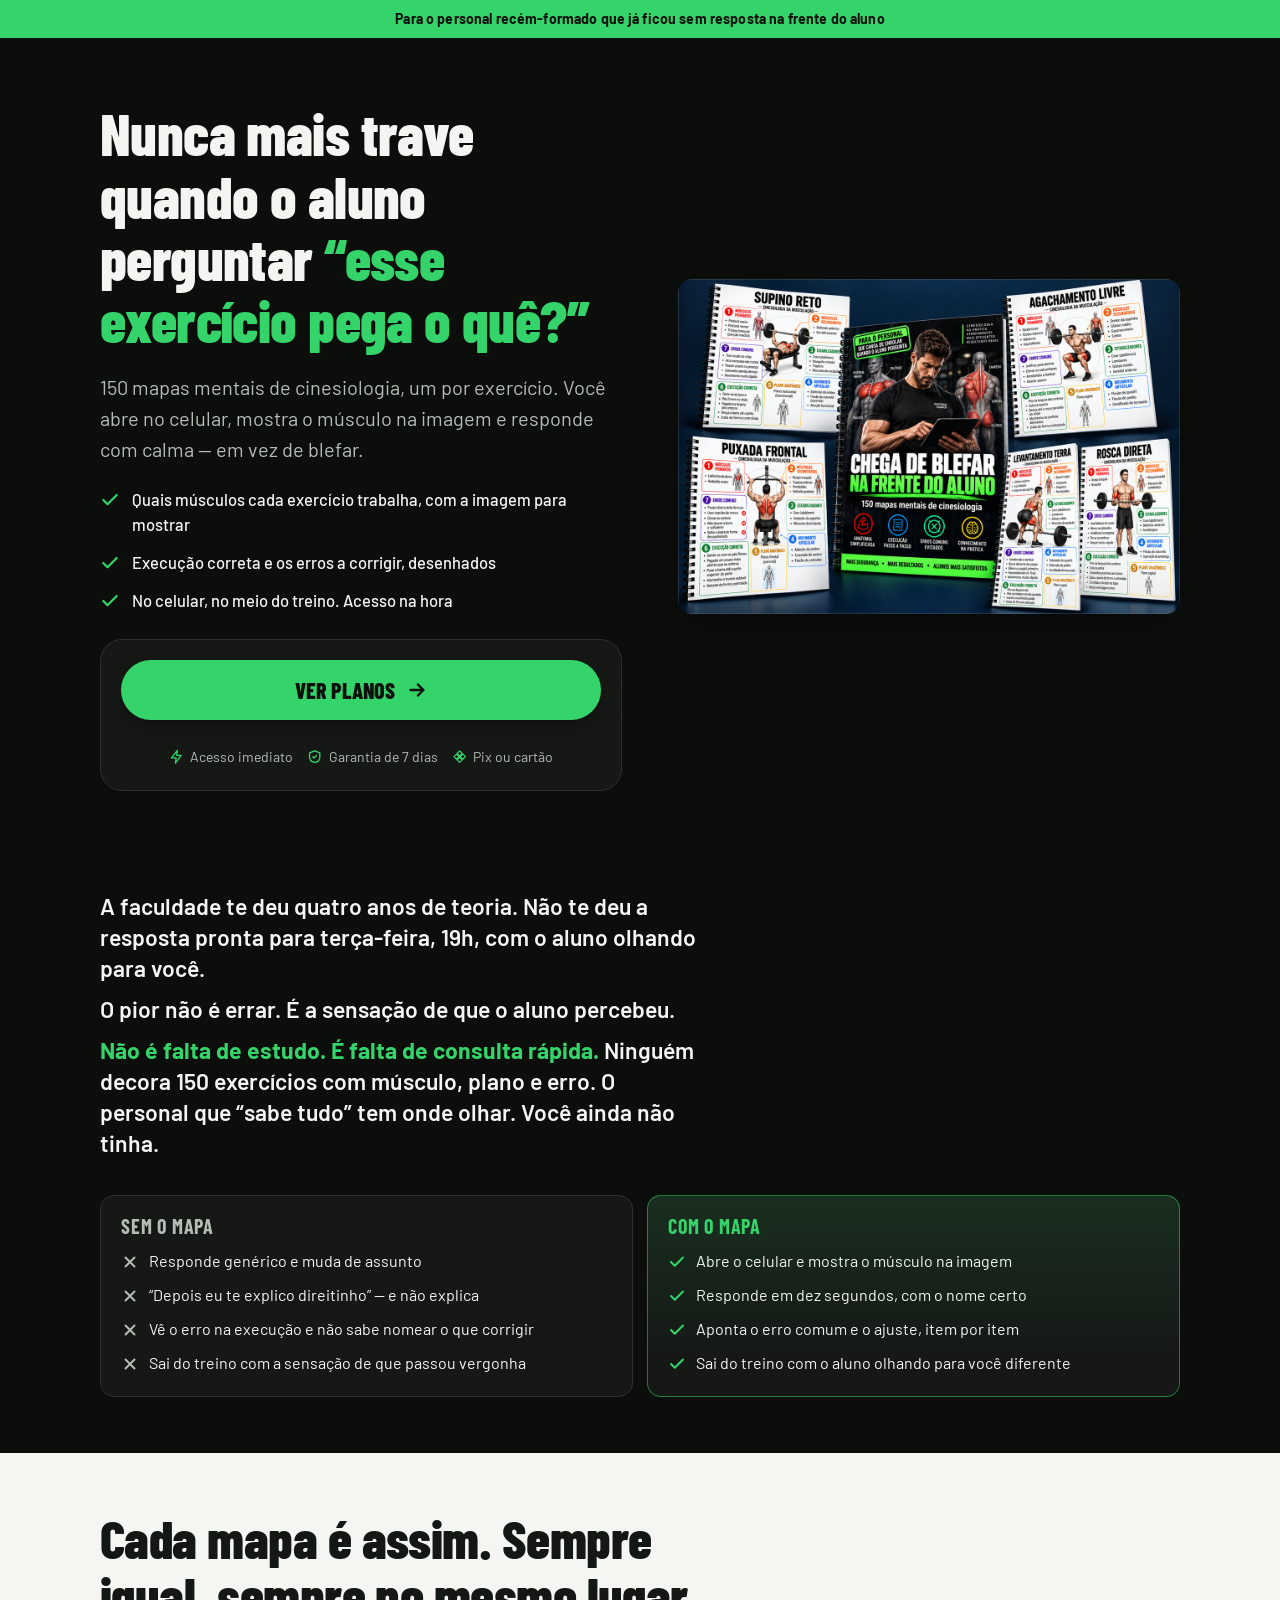
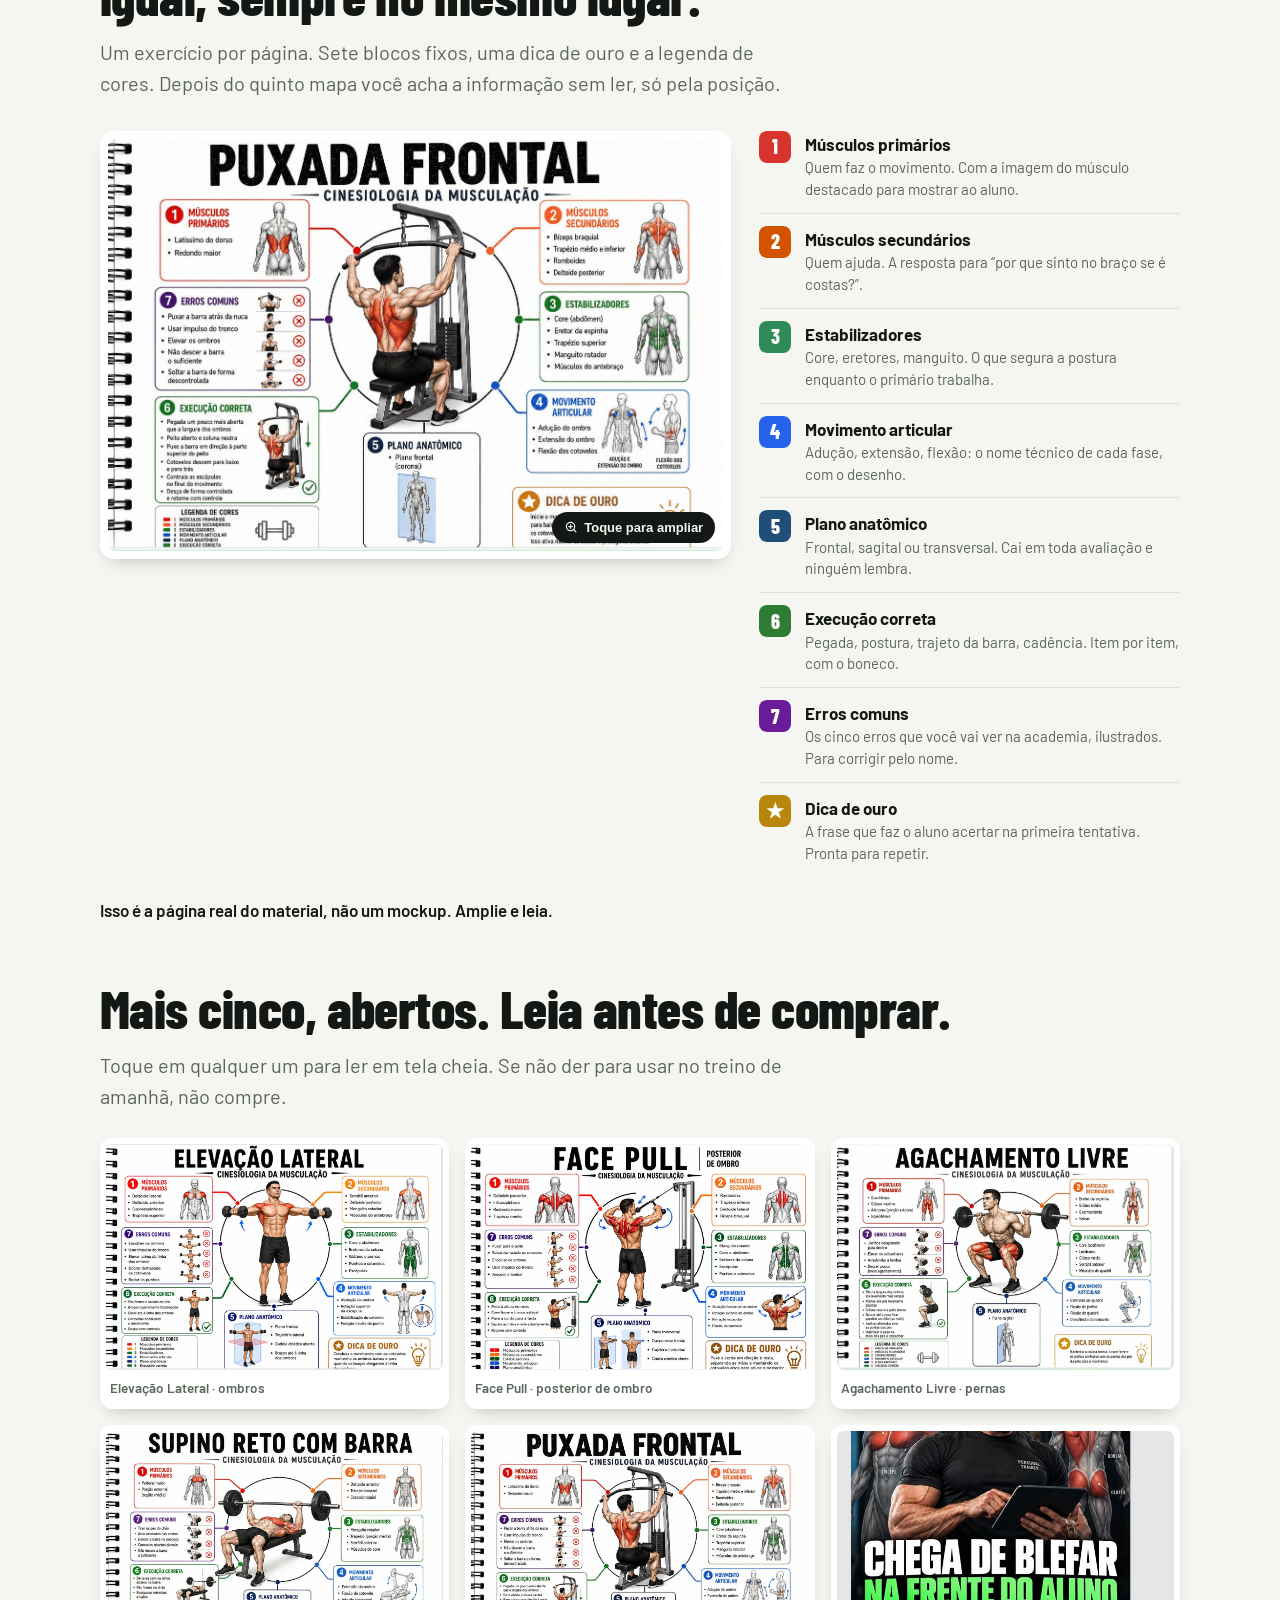
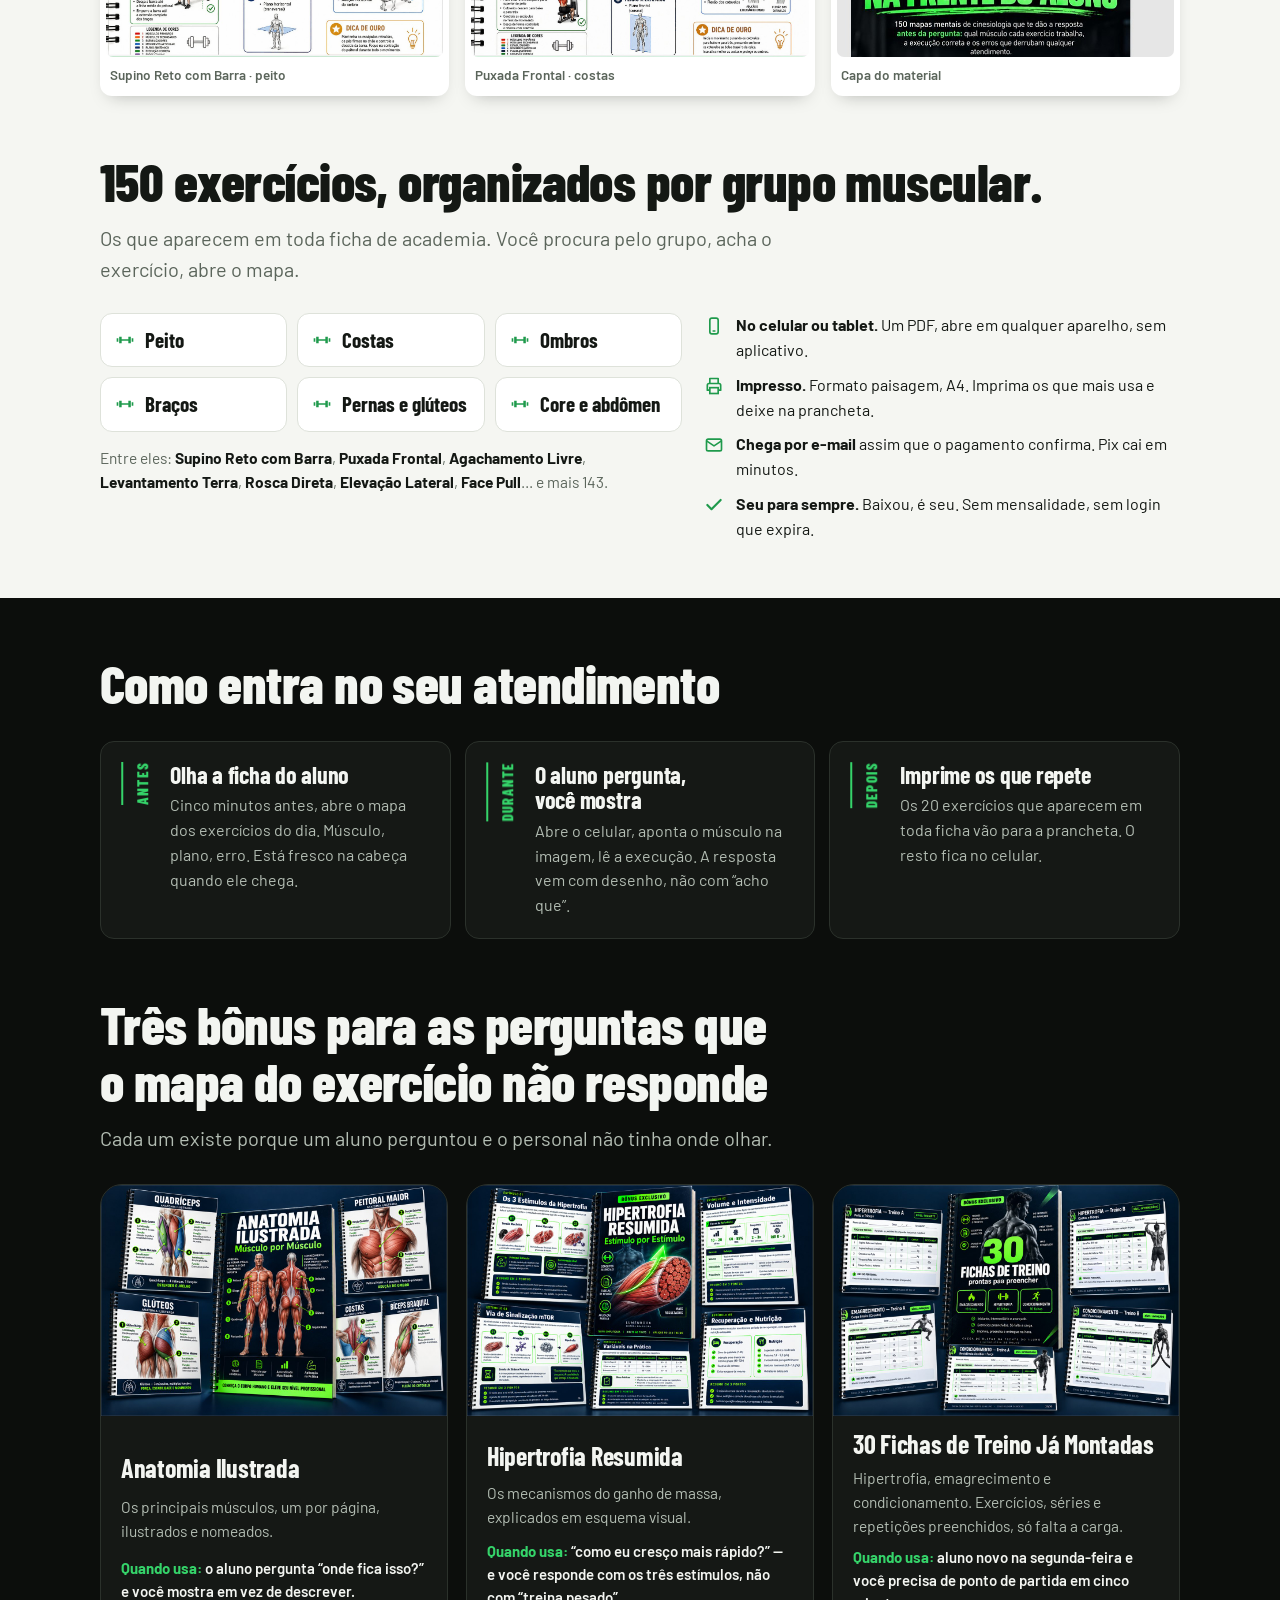
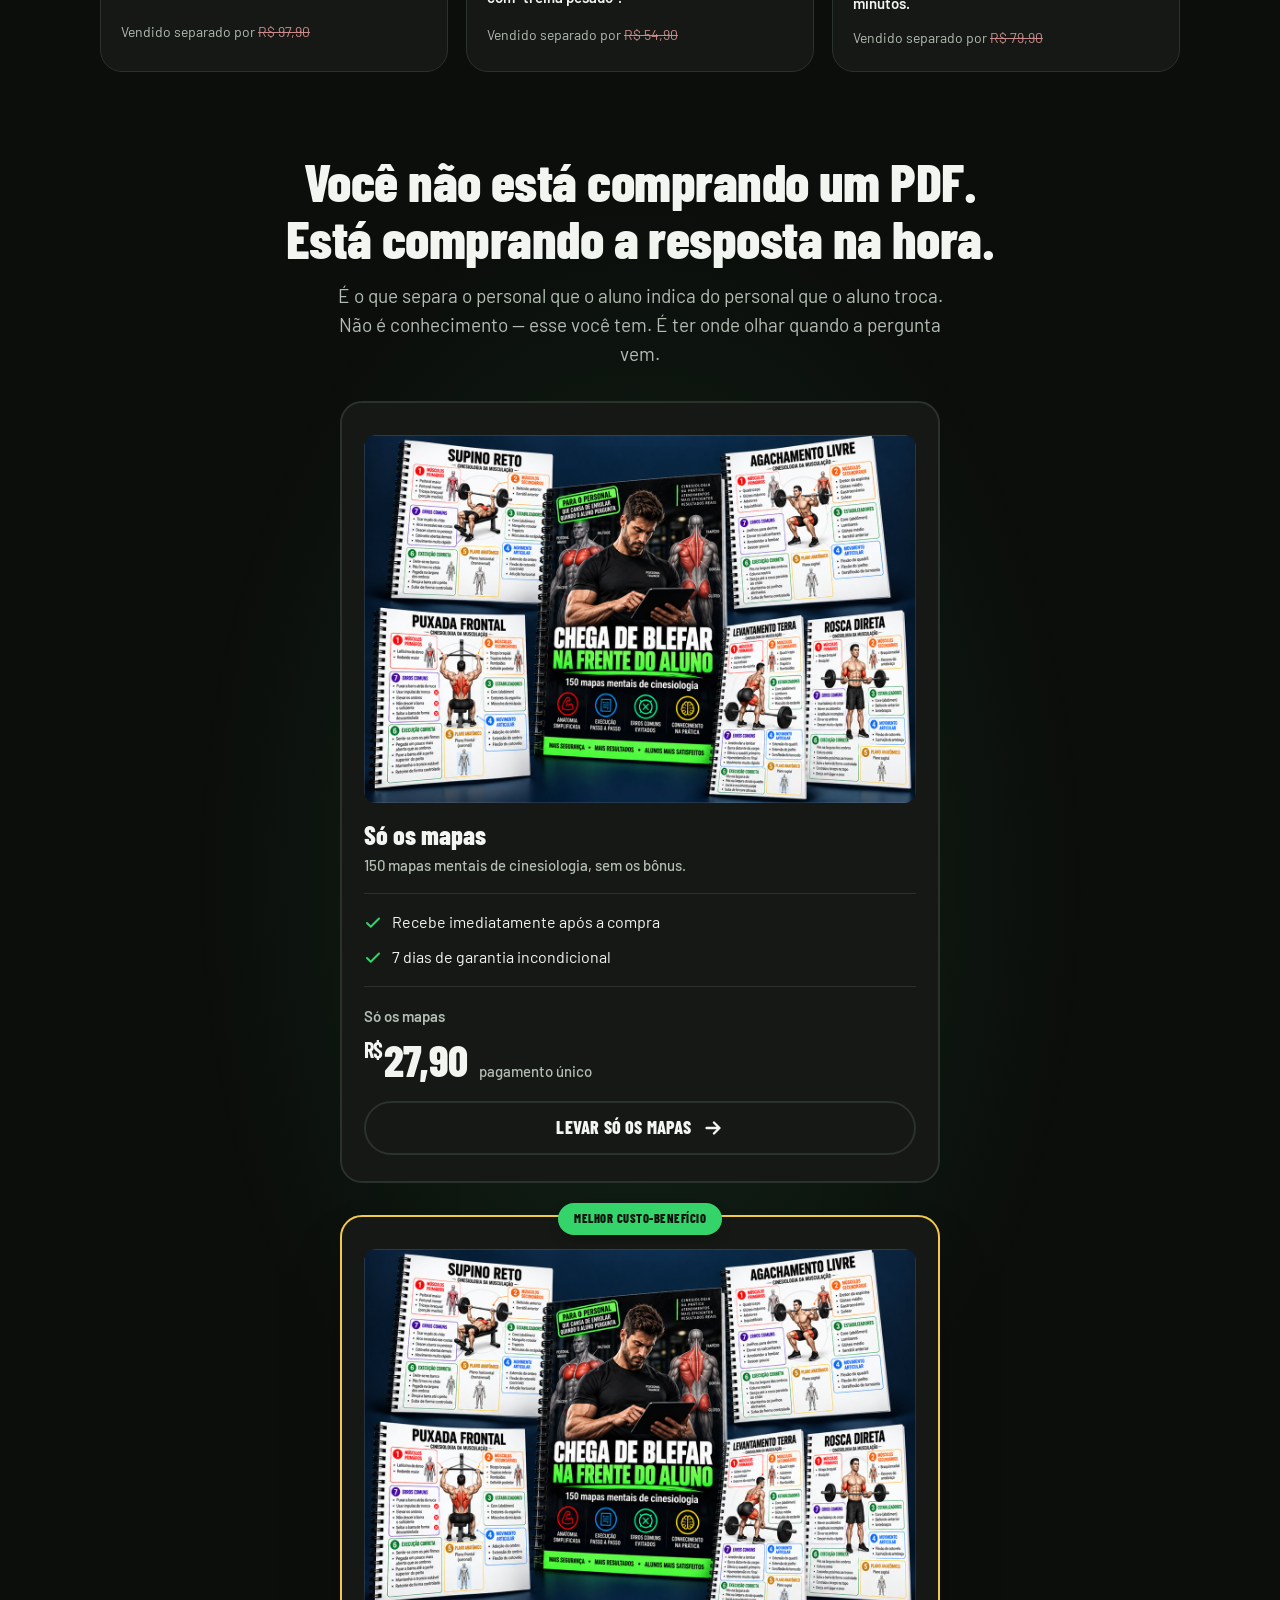
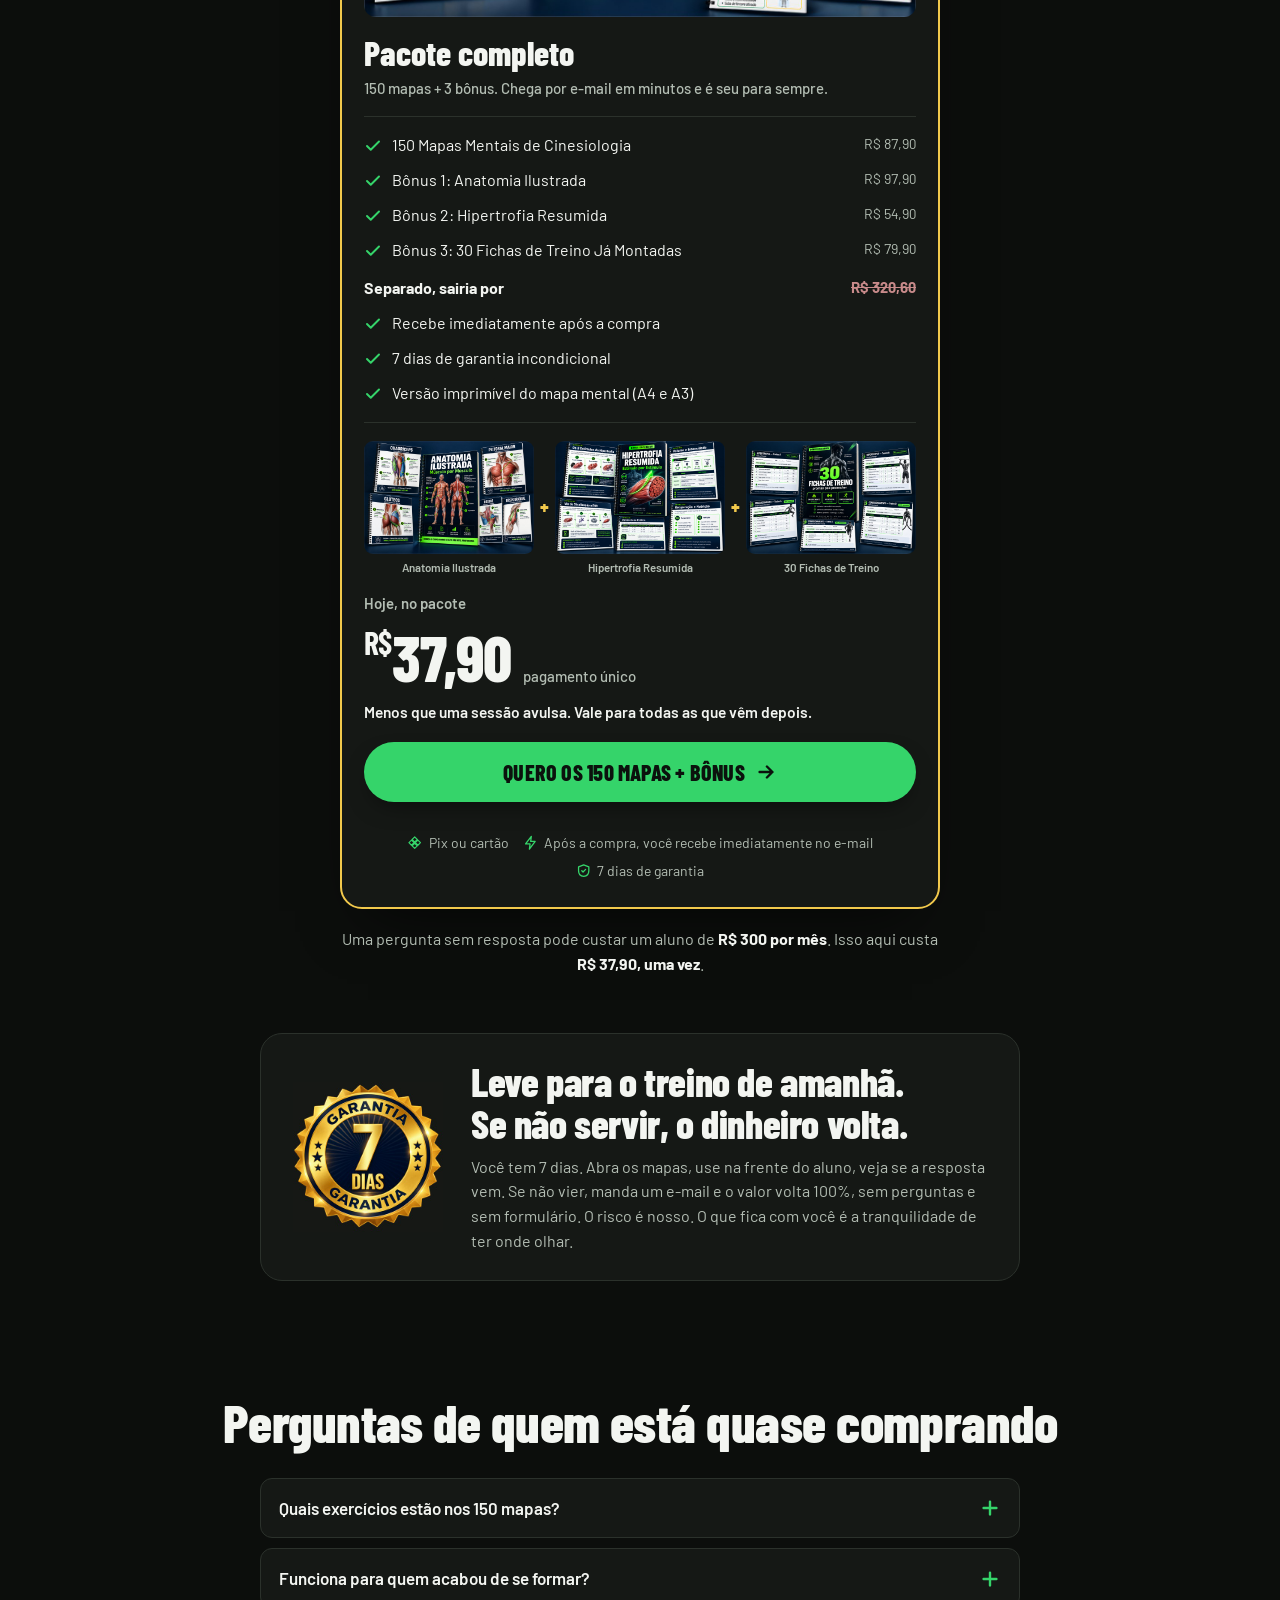
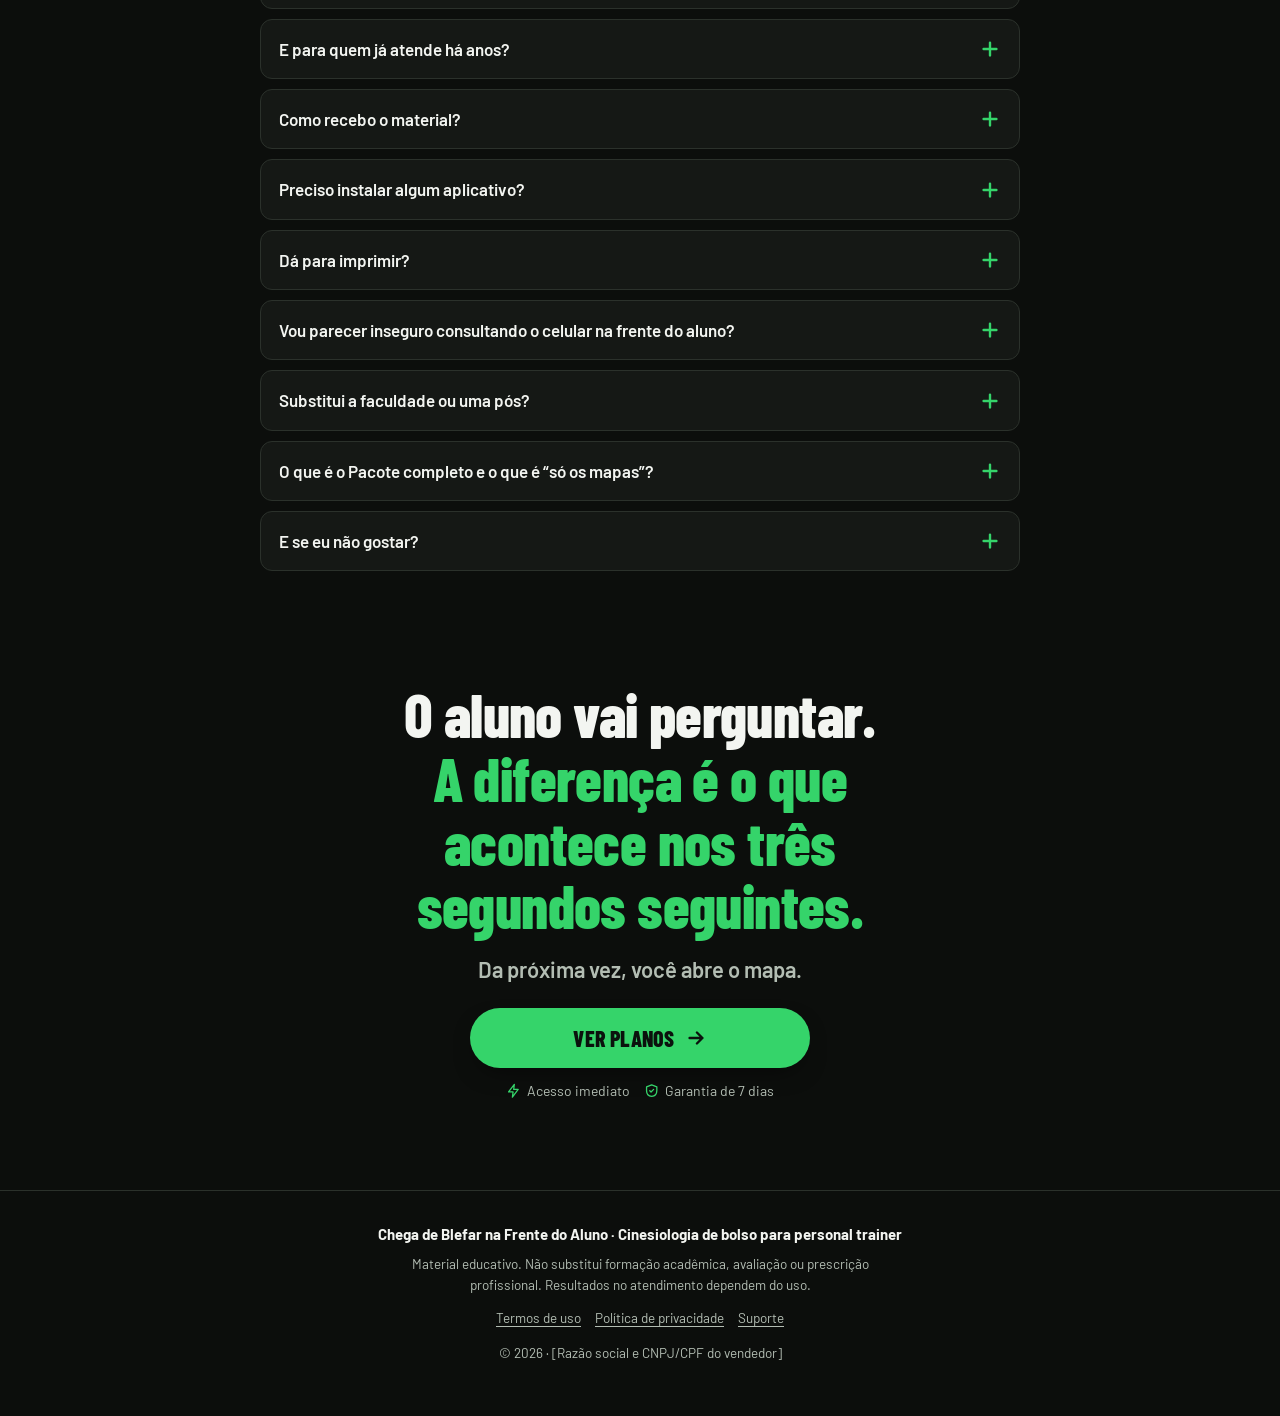
==== commit 282d26c3: "removendo bloco" ====
--- a/index.html
+++ b/index.html
@@ -136,15 +136,7 @@
 
   /* ===== Dor ===== */
   .dor{padding-top:20px;}
-  .dor h2{max-width:14ch;}
-  .cenas{margin-top:28px;display:grid;gap:14px;}
-  .cena{
-    background:var(--surface);border:1px solid var(--line);border-radius:var(--radius);padding:18px 20px;
-    display:grid;gap:8px;
-  }
-  .cena q{font-family:var(--display);font-weight:700;font-size:26px;line-height:1.12;color:var(--text);quotes:"“" "”";}
-  .cena p{color:var(--muted);font-size:16px;}
-  .contraste{margin-top:32px;border-left:0;display:grid;gap:10px;max-width:60ch;}
+  .contraste{margin-top:0;border-left:0;display:grid;gap:10px;max-width:60ch;}
   .contraste p{font-size:clamp(19px,2.6vw,23px);font-weight:600;line-height:1.35;}
   .contraste p strong{color:var(--green);font-weight:700;}
   .semcom{margin-top:36px;display:grid;gap:14px;}
@@ -156,7 +148,17 @@
   .semcom li{display:flex;gap:10px;align-items:flex-start;font-size:16px;}
   .semcom .icon{margin-top:4px;width:18px;height:18px;color:var(--muted);}
   .semcom .com .icon{color:var(--green);}
-  @media(min-width:760px){.cenas{grid-template-columns:repeat(3,1fr);} .semcom{grid-template-columns:1fr 1fr;}}
+  @media(min-width:760px){.semcom{grid-template-columns:1fr 1fr;}}
+
+  /* Depoimentos (reaproveita o cartão de citação) */
+  .cenas{display:grid;gap:14px;}
+  .cena{
+    background:var(--surface);border:1px solid var(--line);border-radius:var(--radius);padding:18px 20px;
+    display:grid;gap:8px;
+  }
+  .cena q{font-family:var(--display);font-weight:700;font-size:26px;line-height:1.12;color:var(--text);quotes:"“" "”";}
+  .cena p{color:var(--muted);font-size:16px;}
+  @media(min-width:760px){.cenas{grid-template-columns:repeat(3,1fr);}}
 
   /* ===== Superfície clara (prova de produto) ===== */
   .paper{background:var(--paper);color:var(--paper-text);}
@@ -475,22 +477,6 @@
 <!-- ============ 2. A DOR ============ -->
 <section class="dor">
   <div class="wrap">
-    <h2>Você conhece esse silêncio.</h2>
-    <div class="cenas">
-      <div class="cena">
-        <q>Esse aqui pega o quê?</q>
-        <p>Você responde “costas” e torce para ele não perguntar qual parte. Ele pergunta.</p>
-      </div>
-      <div class="cena">
-        <q>Tô sentindo no ombro, é normal?</q>
-        <p>Você não sabe se é estabilizador trabalhando ou execução errada. Diz “é normal” e passa o resto da série com medo de estar errado.</p>
-      </div>
-      <div class="cena">
-        <q>Por que não pode puxar atrás da nuca?</q>
-        <p>Você sabia isso na prova. Agora só lembra que “não pode”. Ele faz a mesma pergunta para outro personal — e lembra de quem não soube.</p>
-      </div>
-    </div>
-
     <div class="contraste">
       <p>A faculdade te deu quatro anos de teoria. Não te deu a resposta pronta para terça-feira, 19h, com o aluno olhando para você.</p>
       <p>O pior não é errar. É a sensação de que o aluno percebeu.</p>
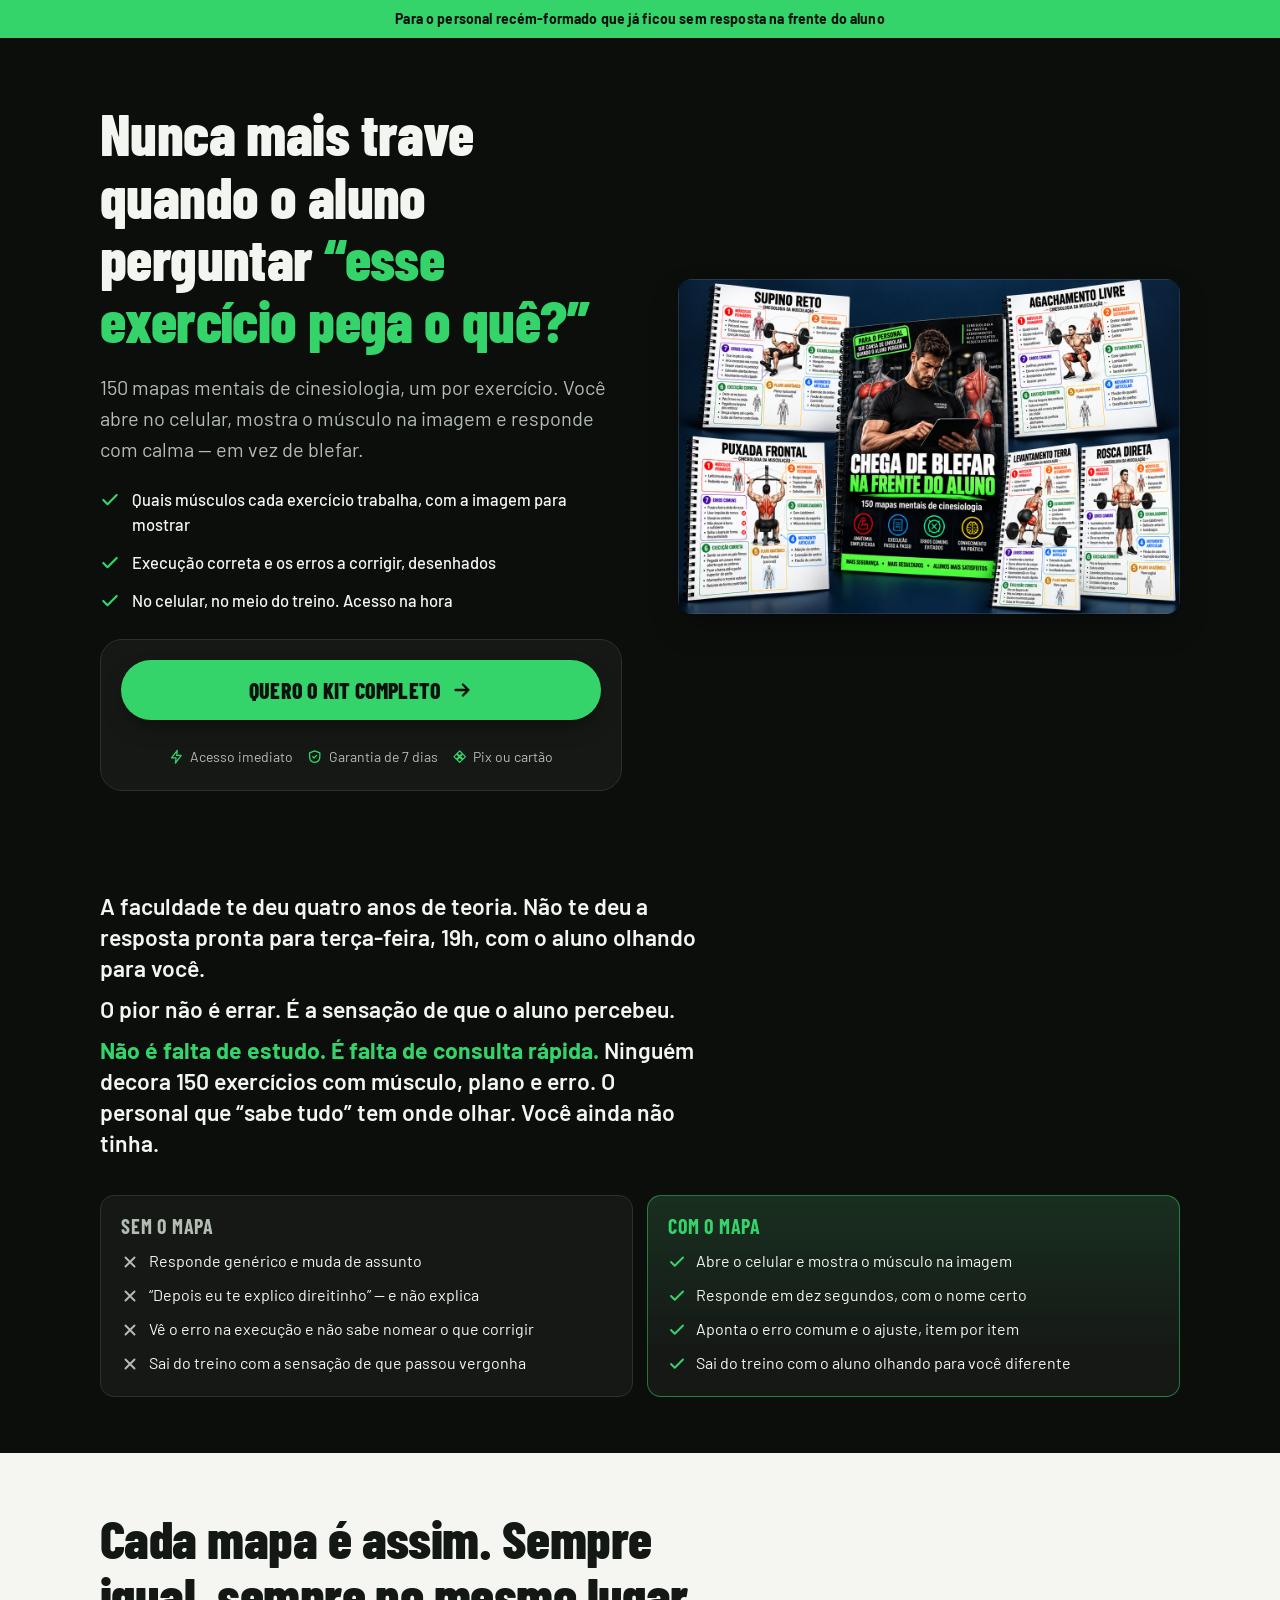
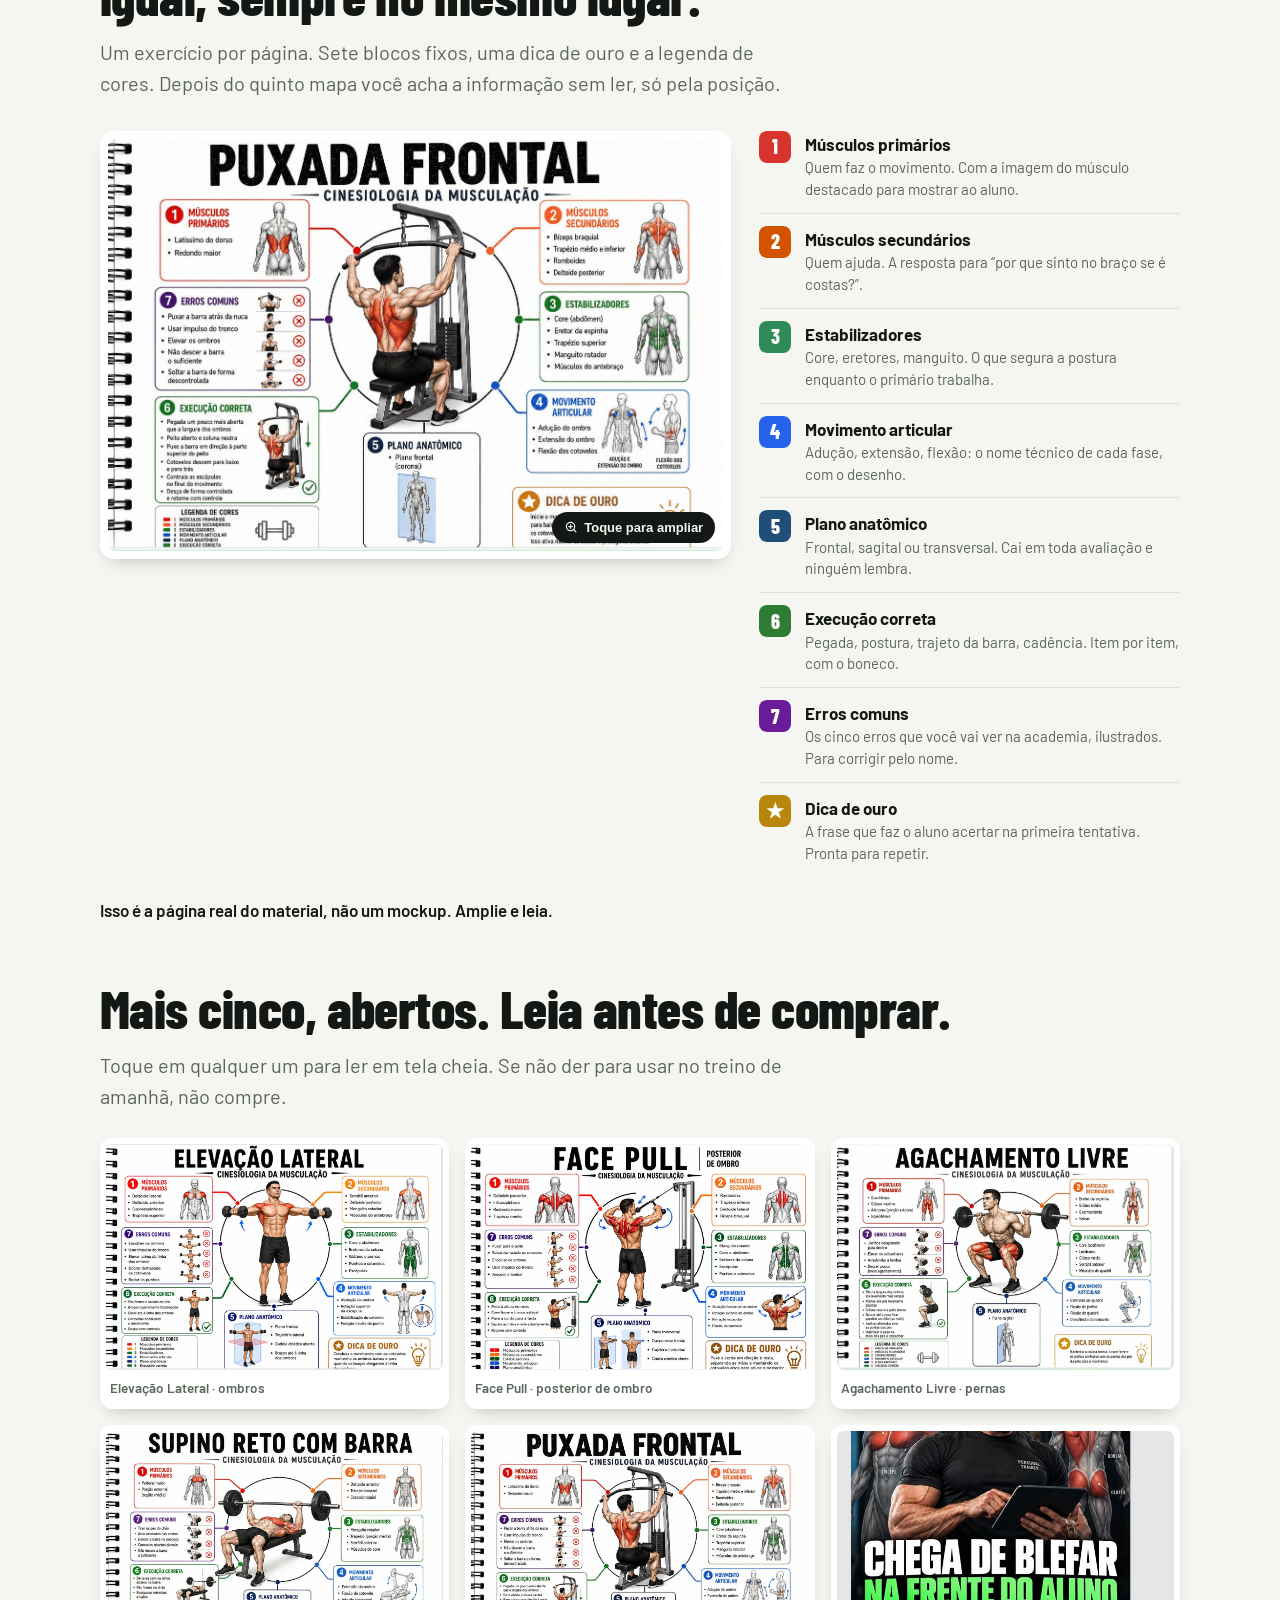
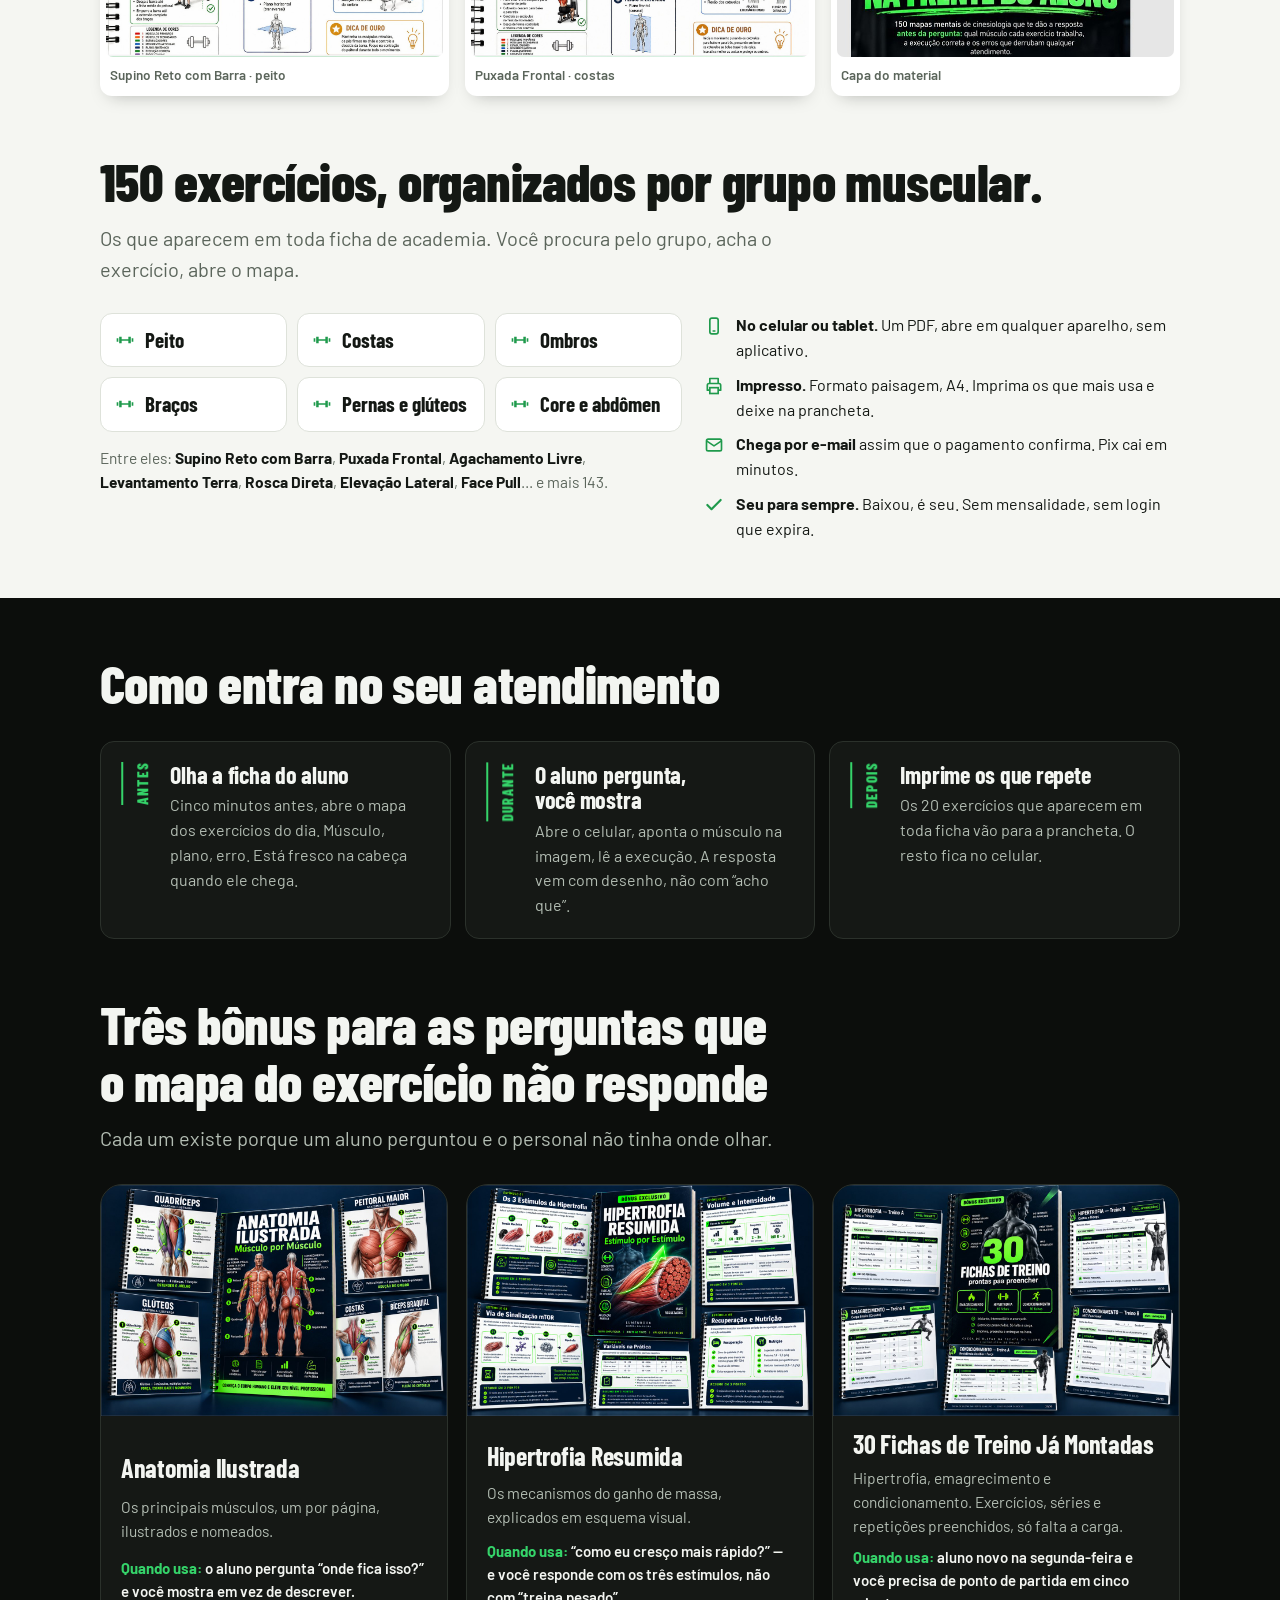
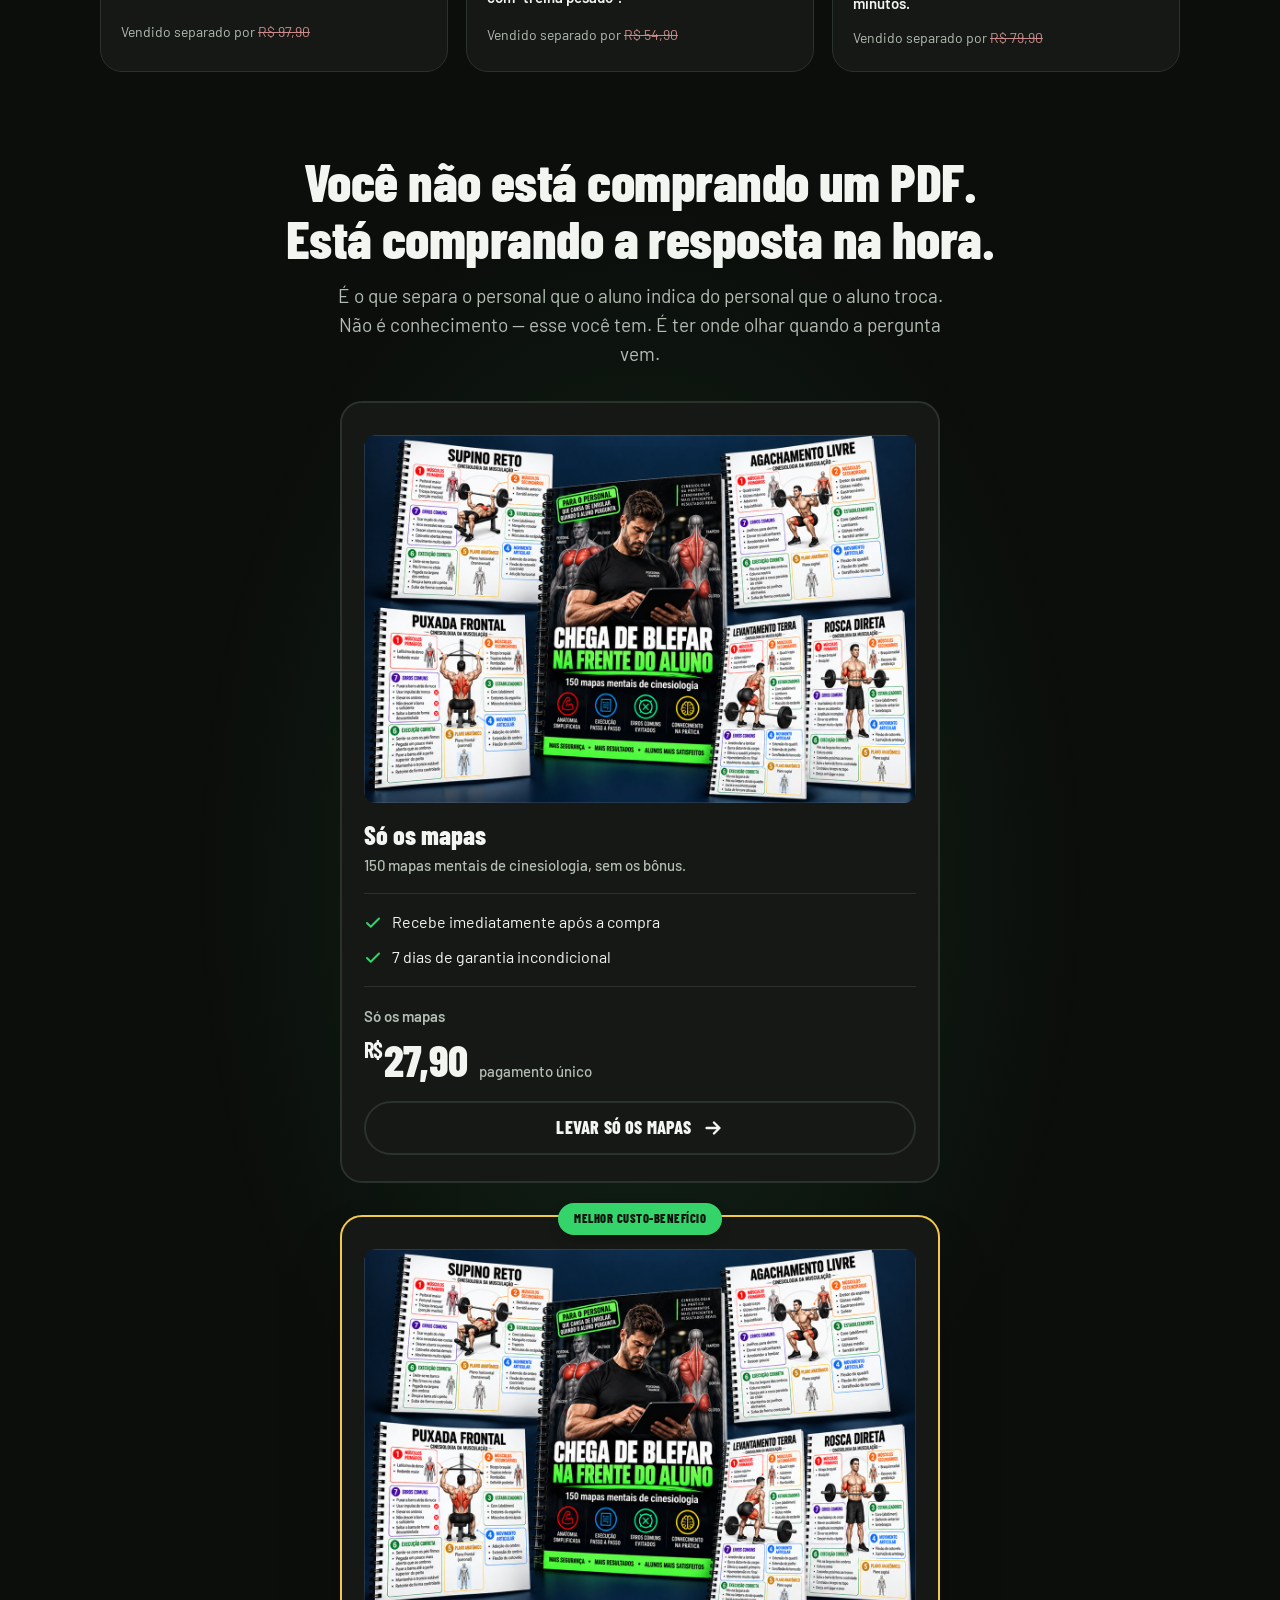
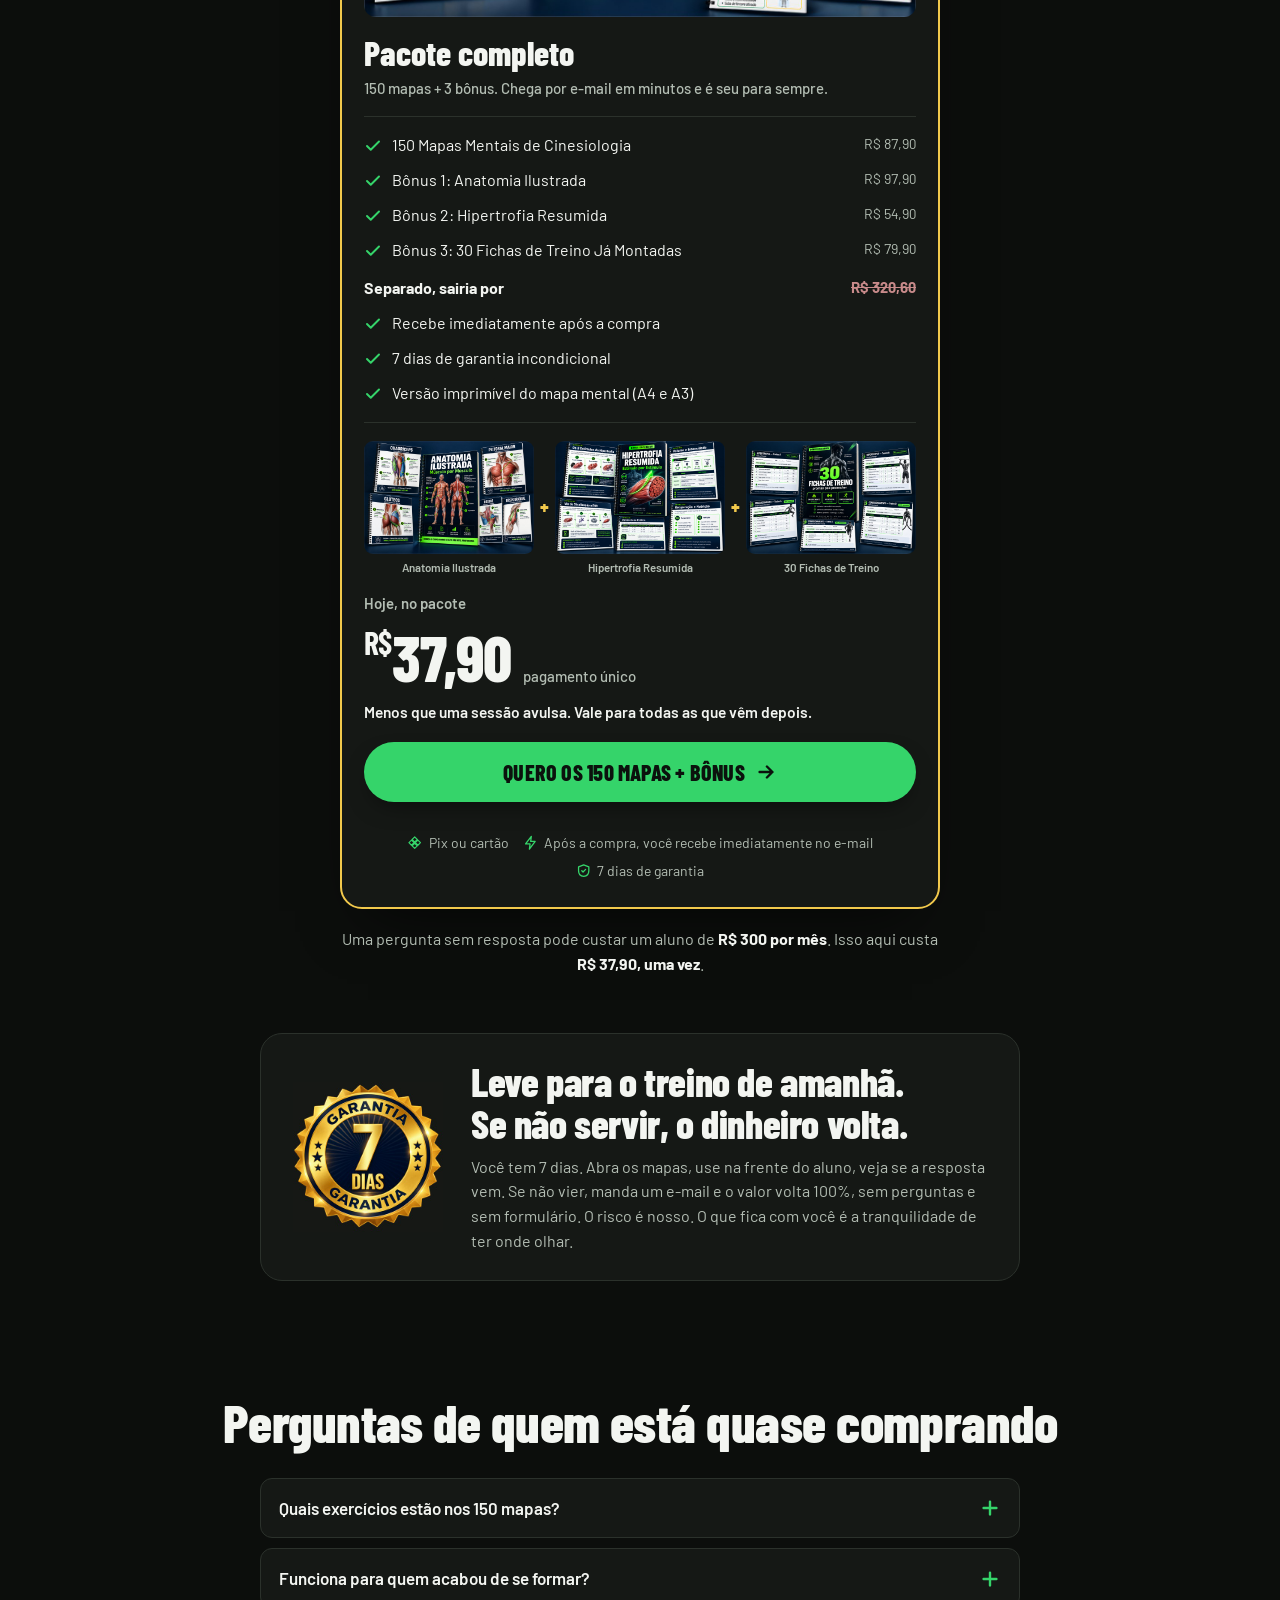
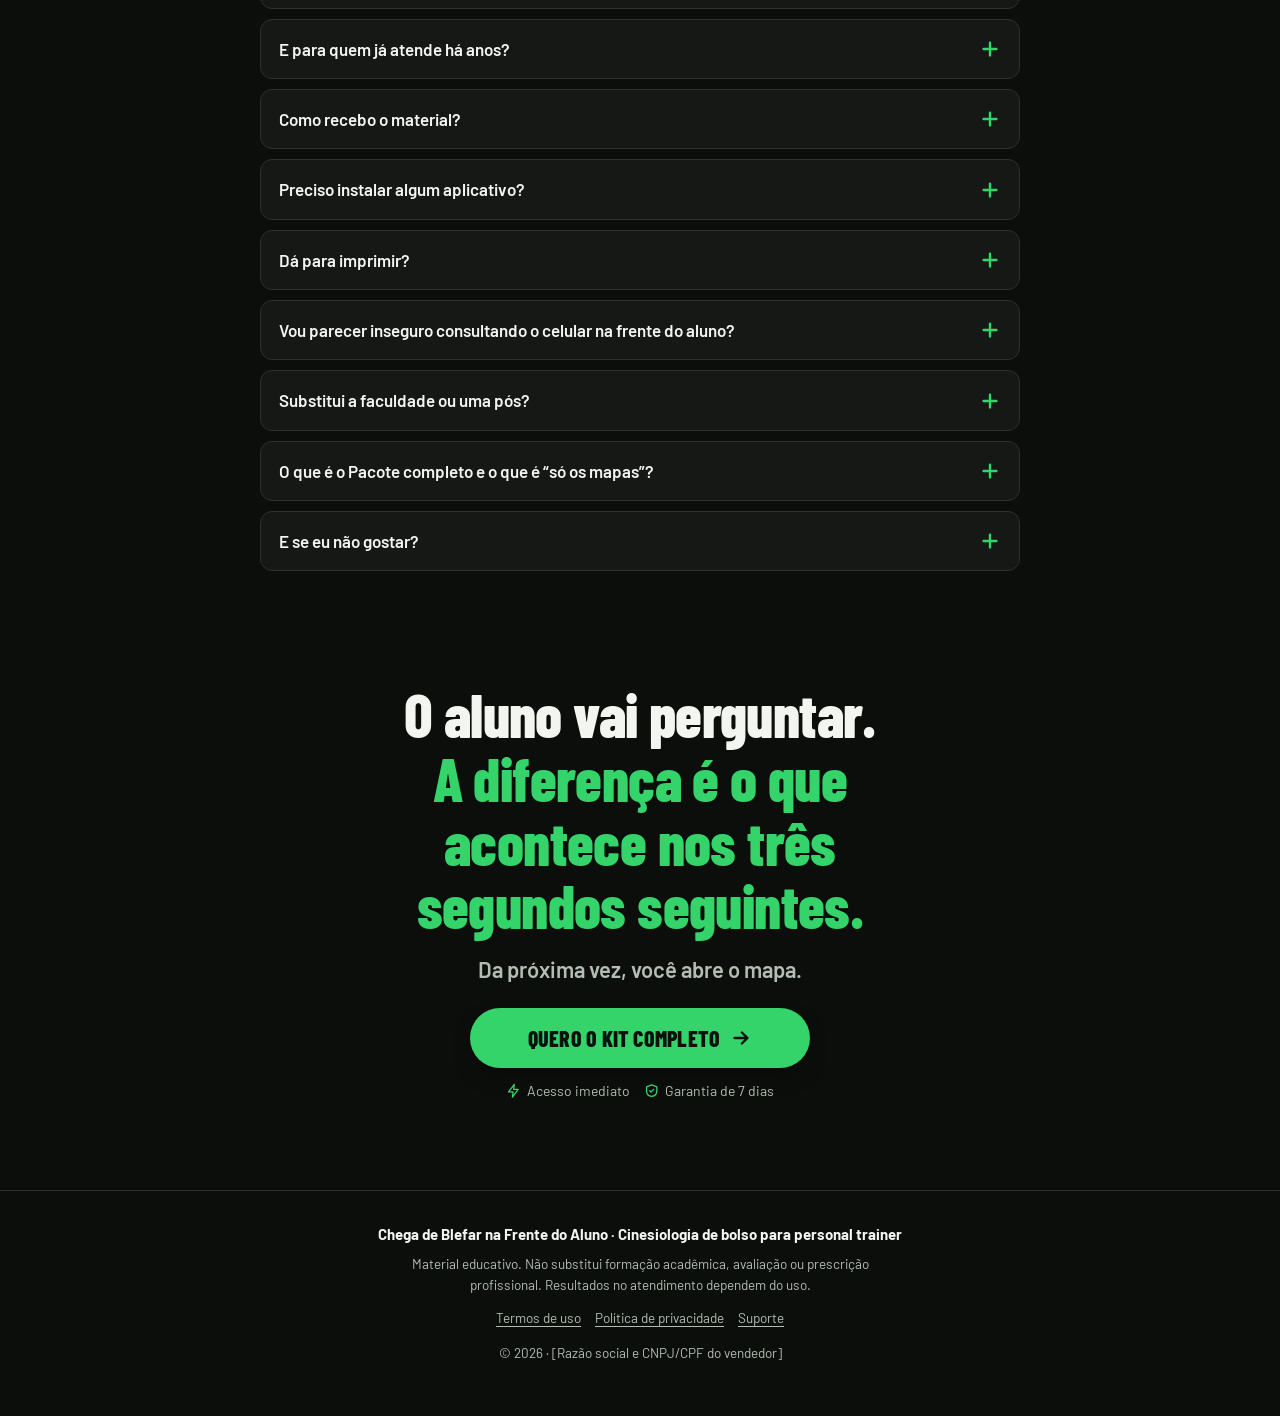
==== commit fcbb9837: "1" ====
--- a/index.html
+++ b/index.html
@@ -463,7 +463,7 @@
       </ul>
 
       <div class="hero-offer">
-        <a class="btn" id="cta-hero" href="#plano-completo">Ver planos <svg class="icon"><use href="#i-arrow"/></svg></a>
+        <a class="btn" id="cta-hero" href="#plano-completo">Quero o kit completo <svg class="icon"><use href="#i-arrow"/></svg></a>
         <div class="btn-note">
           <span><svg class="icon"><use href="#i-bolt"/></svg>Acesso imediato</span>
           <span><svg class="icon"><use href="#i-shield"/></svg>Garantia de 7 dias</span>
@@ -776,7 +776,7 @@
   <div class="wrap">
     <h2>O aluno vai perguntar. <em>A diferença é o que acontece nos três segundos seguintes.</em></h2>
     <p class="final-linha">Da próxima vez, você abre o mapa.</p>
-    <a class="btn" id="cta-final" href="#plano-completo">Ver planos <svg class="icon"><use href="#i-arrow"/></svg></a>
+    <a class="btn" id="cta-final" href="#plano-completo">Quero o kit completo <svg class="icon"><use href="#i-arrow"/></svg></a>
     <div class="btn-note">
       <span><svg class="icon"><use href="#i-bolt"/></svg>Acesso imediato</span>
       <span><svg class="icon"><use href="#i-shield"/></svg>Garantia de 7 dias</span>
@@ -799,7 +799,7 @@
 
 <!-- Barra fixa no celular: aparece quando o botão do hero sai da tela -->
 <div class="sticky" id="sticky" aria-hidden="true">
-  <a class="btn" href="#plano-completo" tabindex="-1">Ver planos <svg class="icon"><use href="#i-arrow"/></svg></a>
+  <a class="btn" href="#plano-completo" tabindex="-1">Quero o kit completo <svg class="icon"><use href="#i-arrow"/></svg></a>
 </div>
 
 <!-- Lightbox dos mapas -->
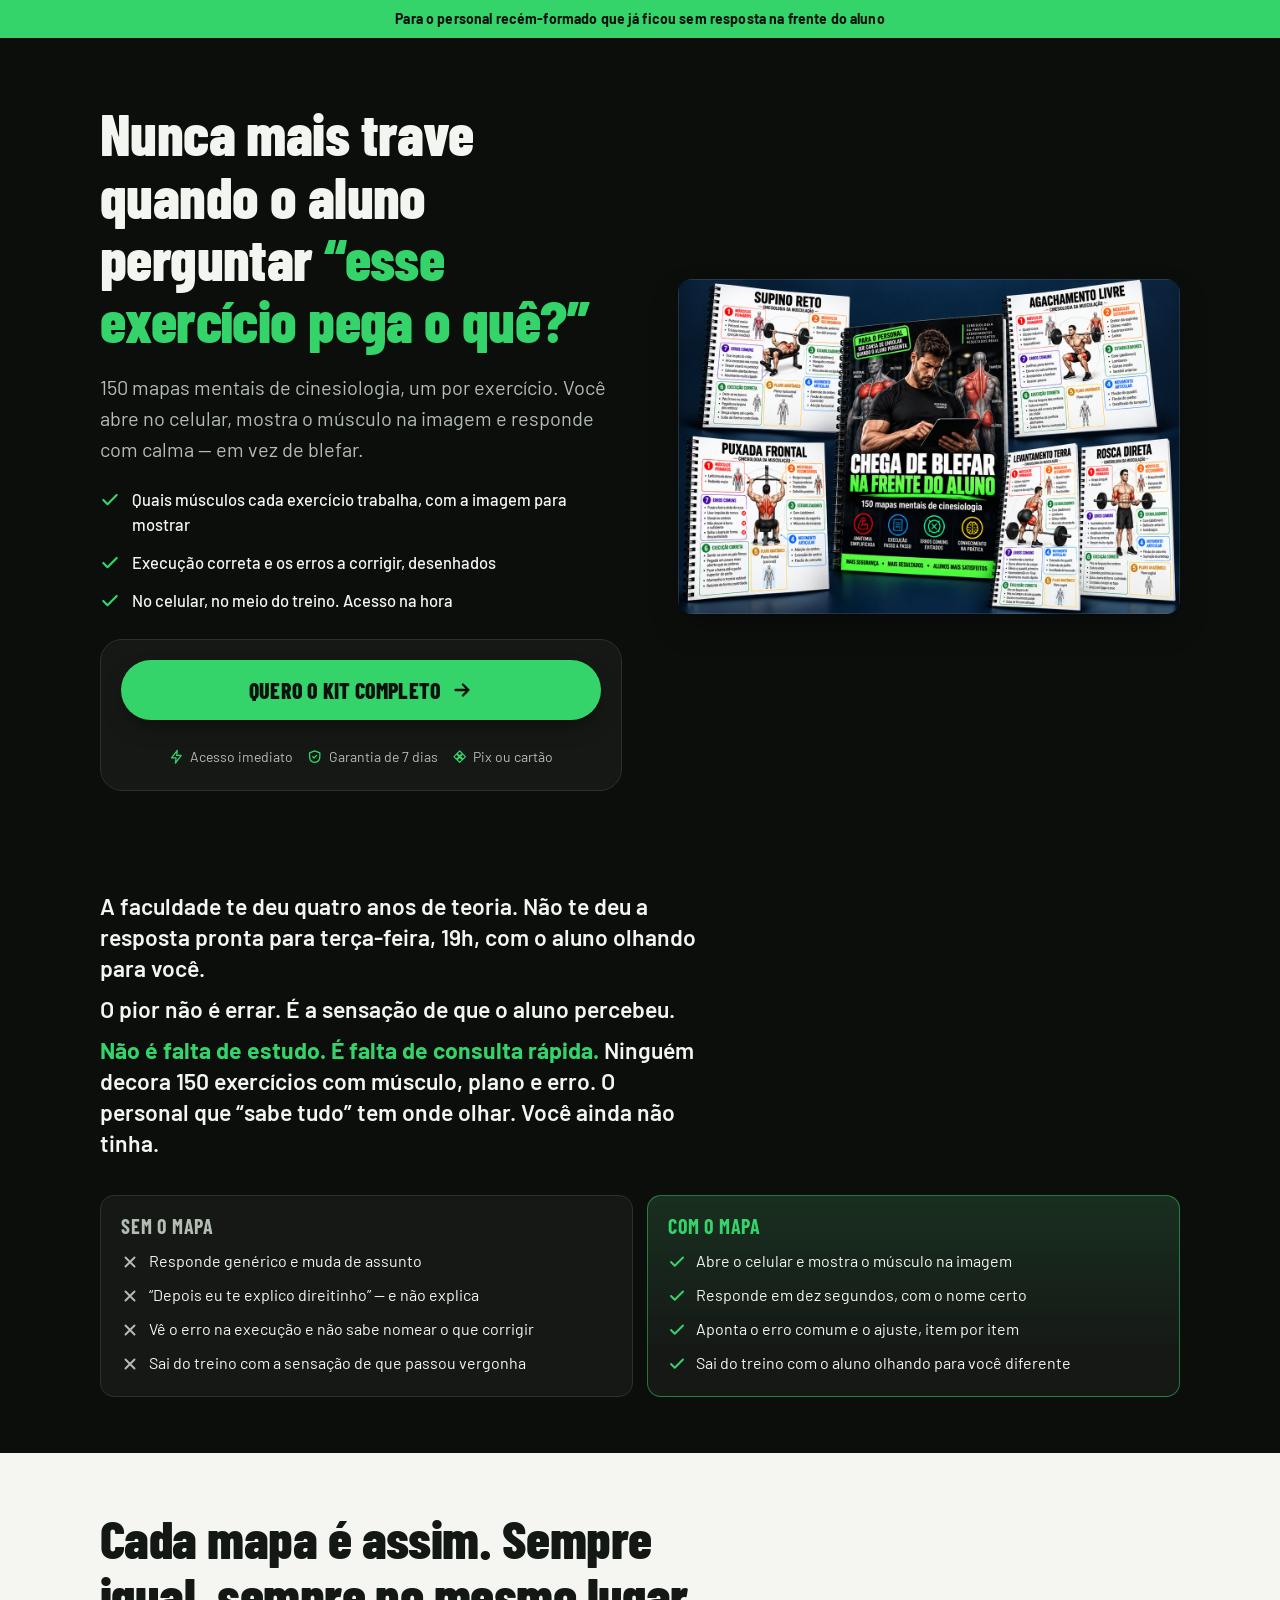
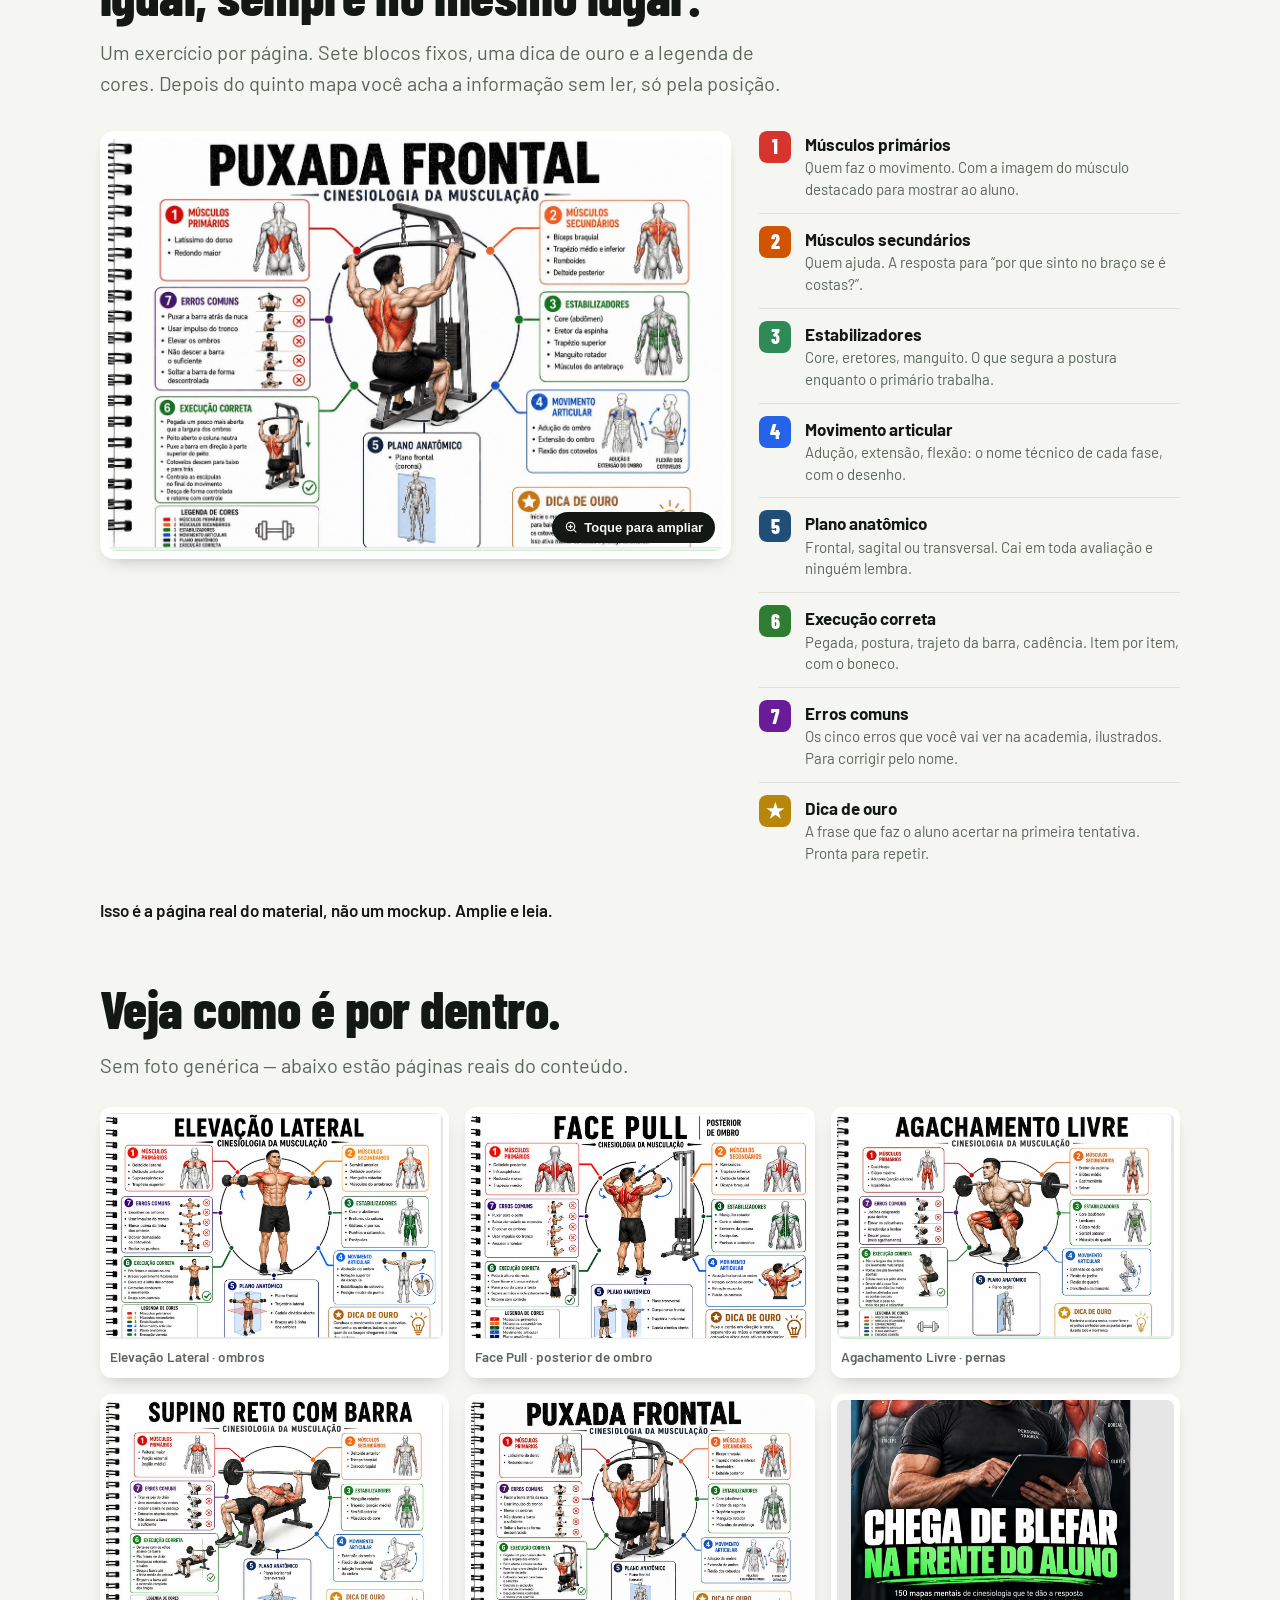
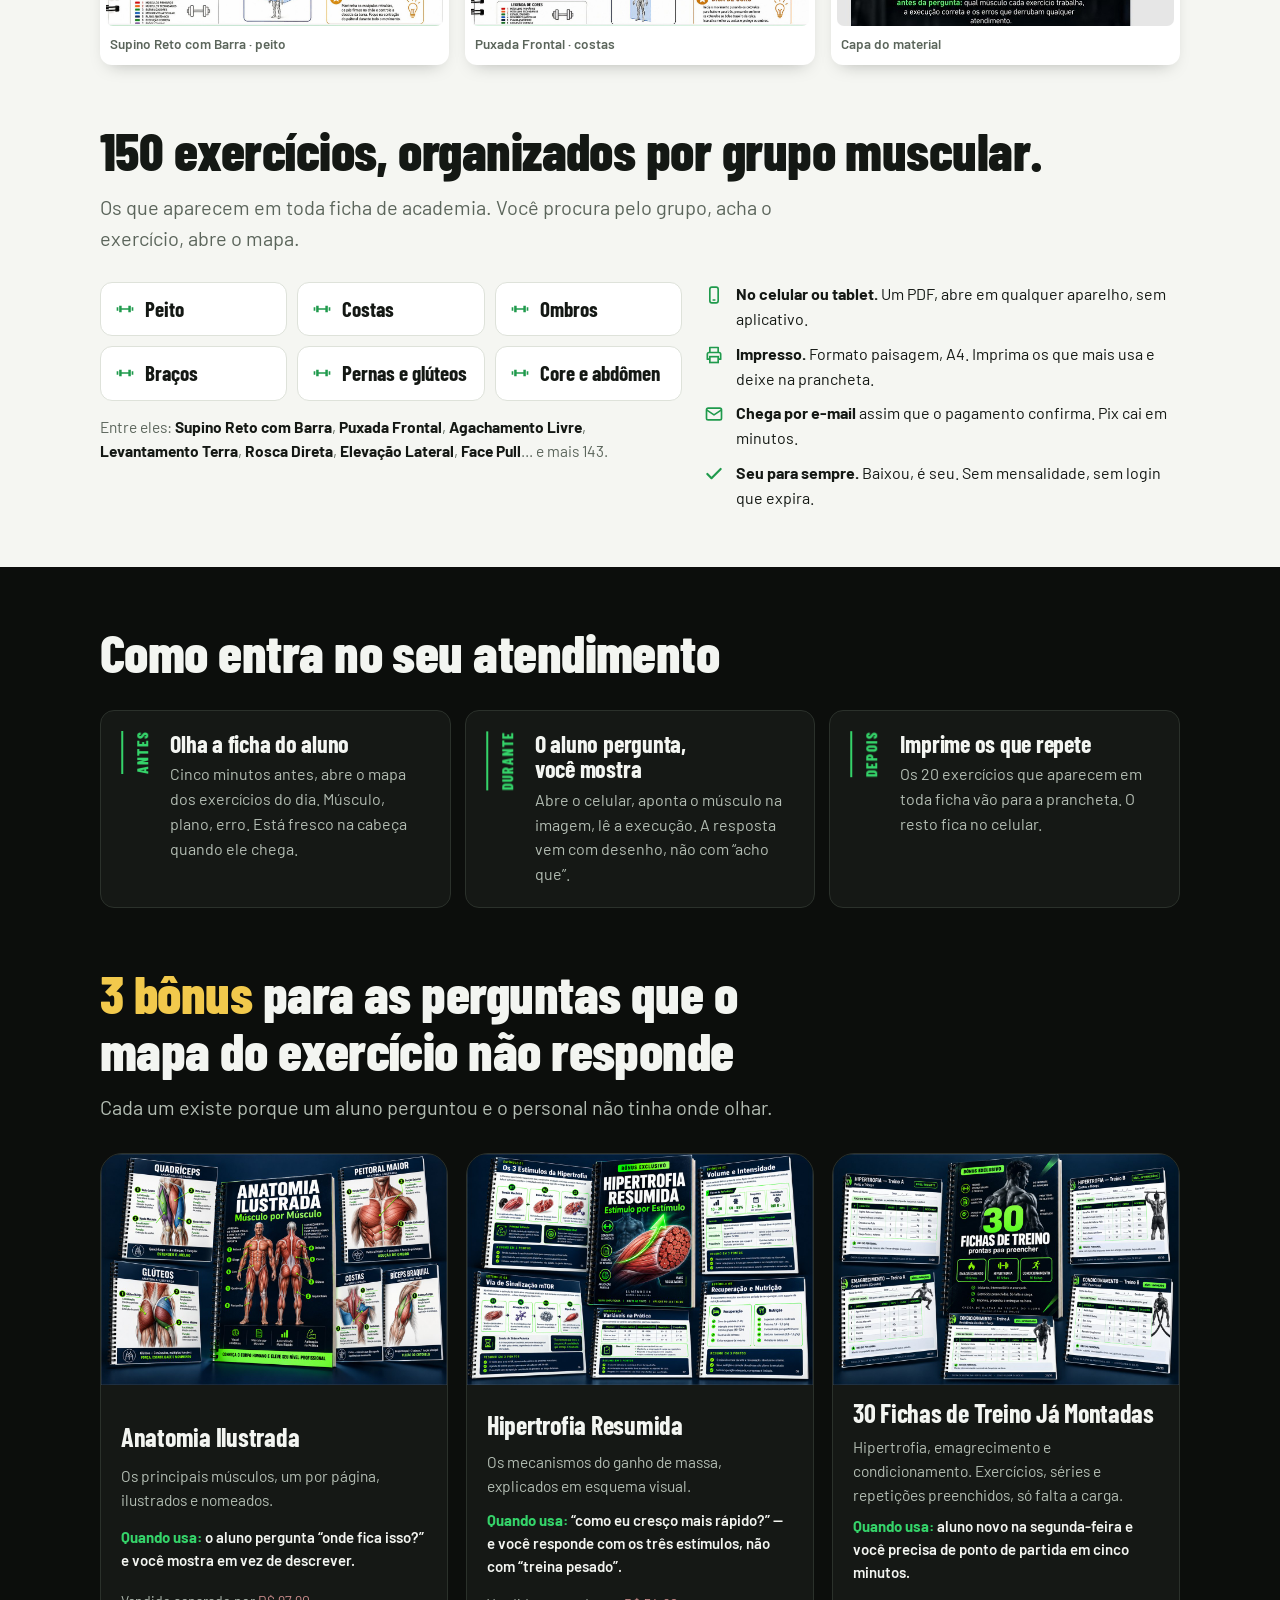
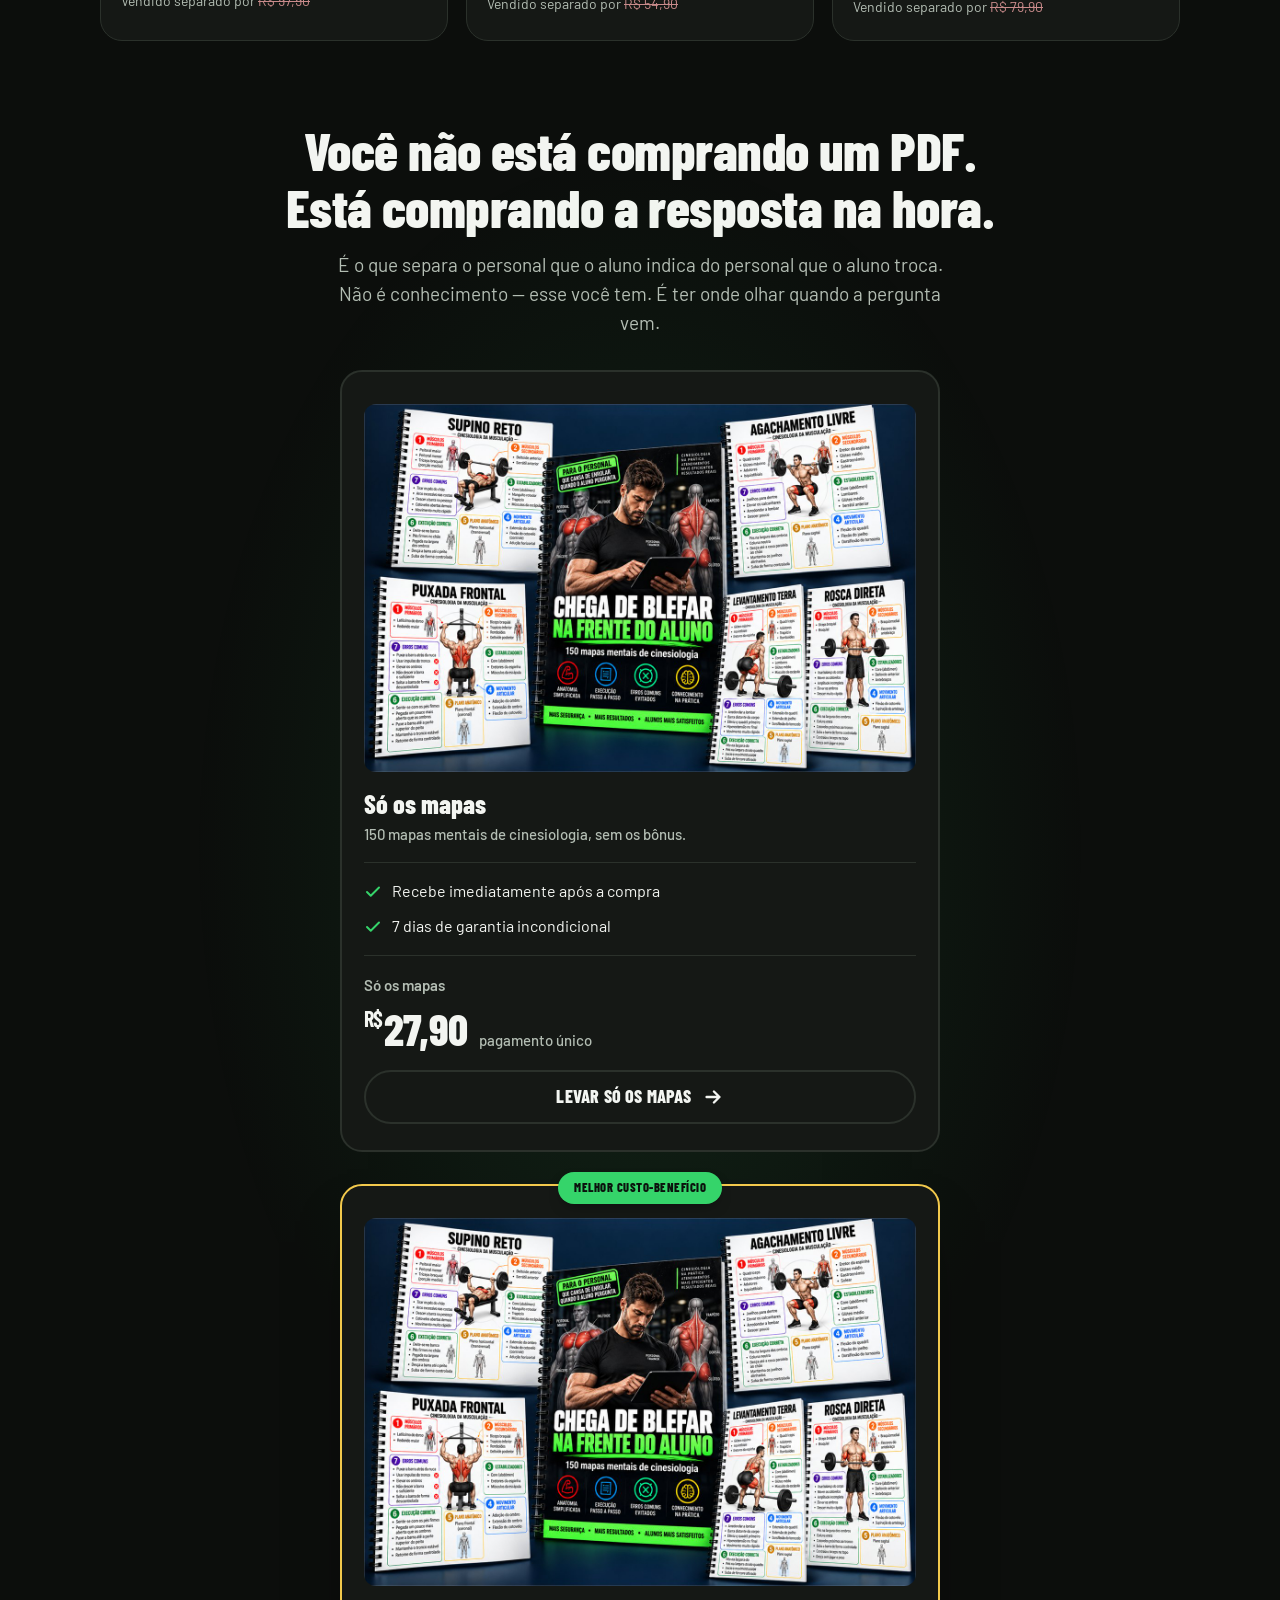
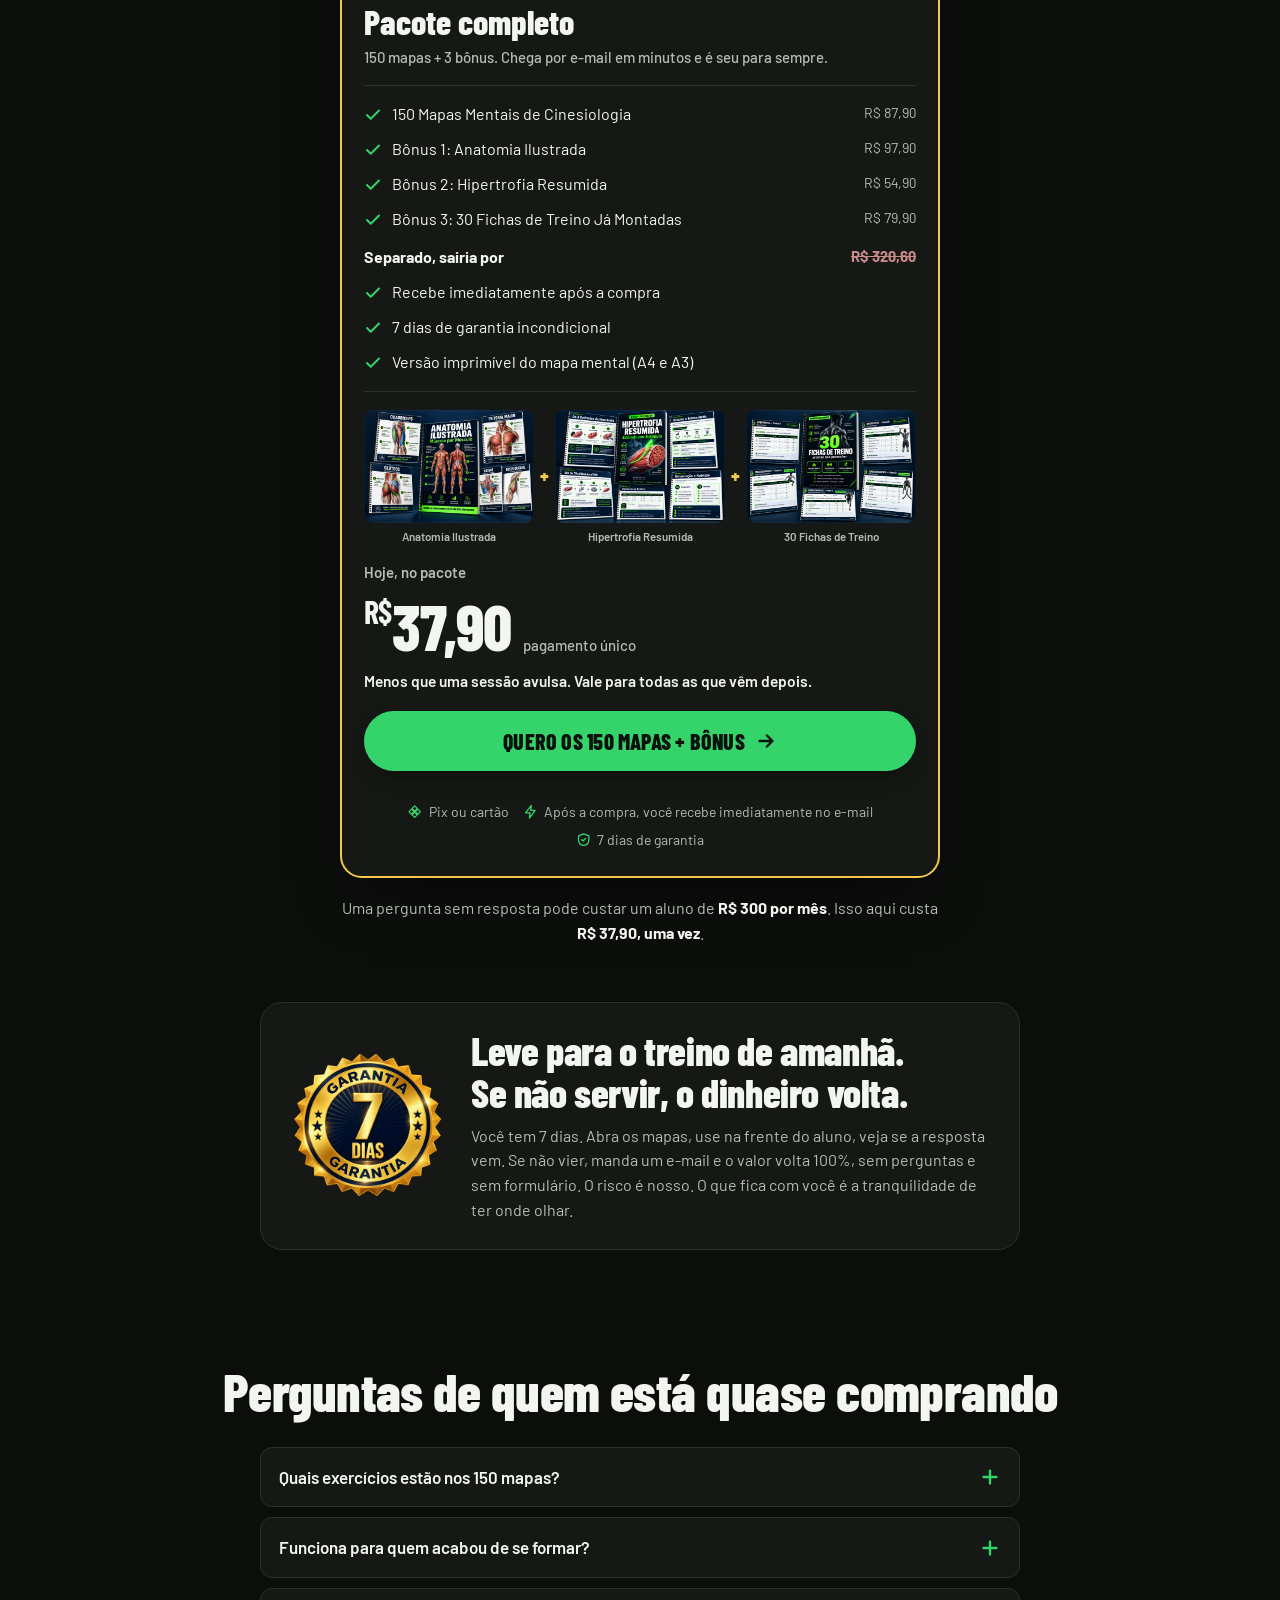
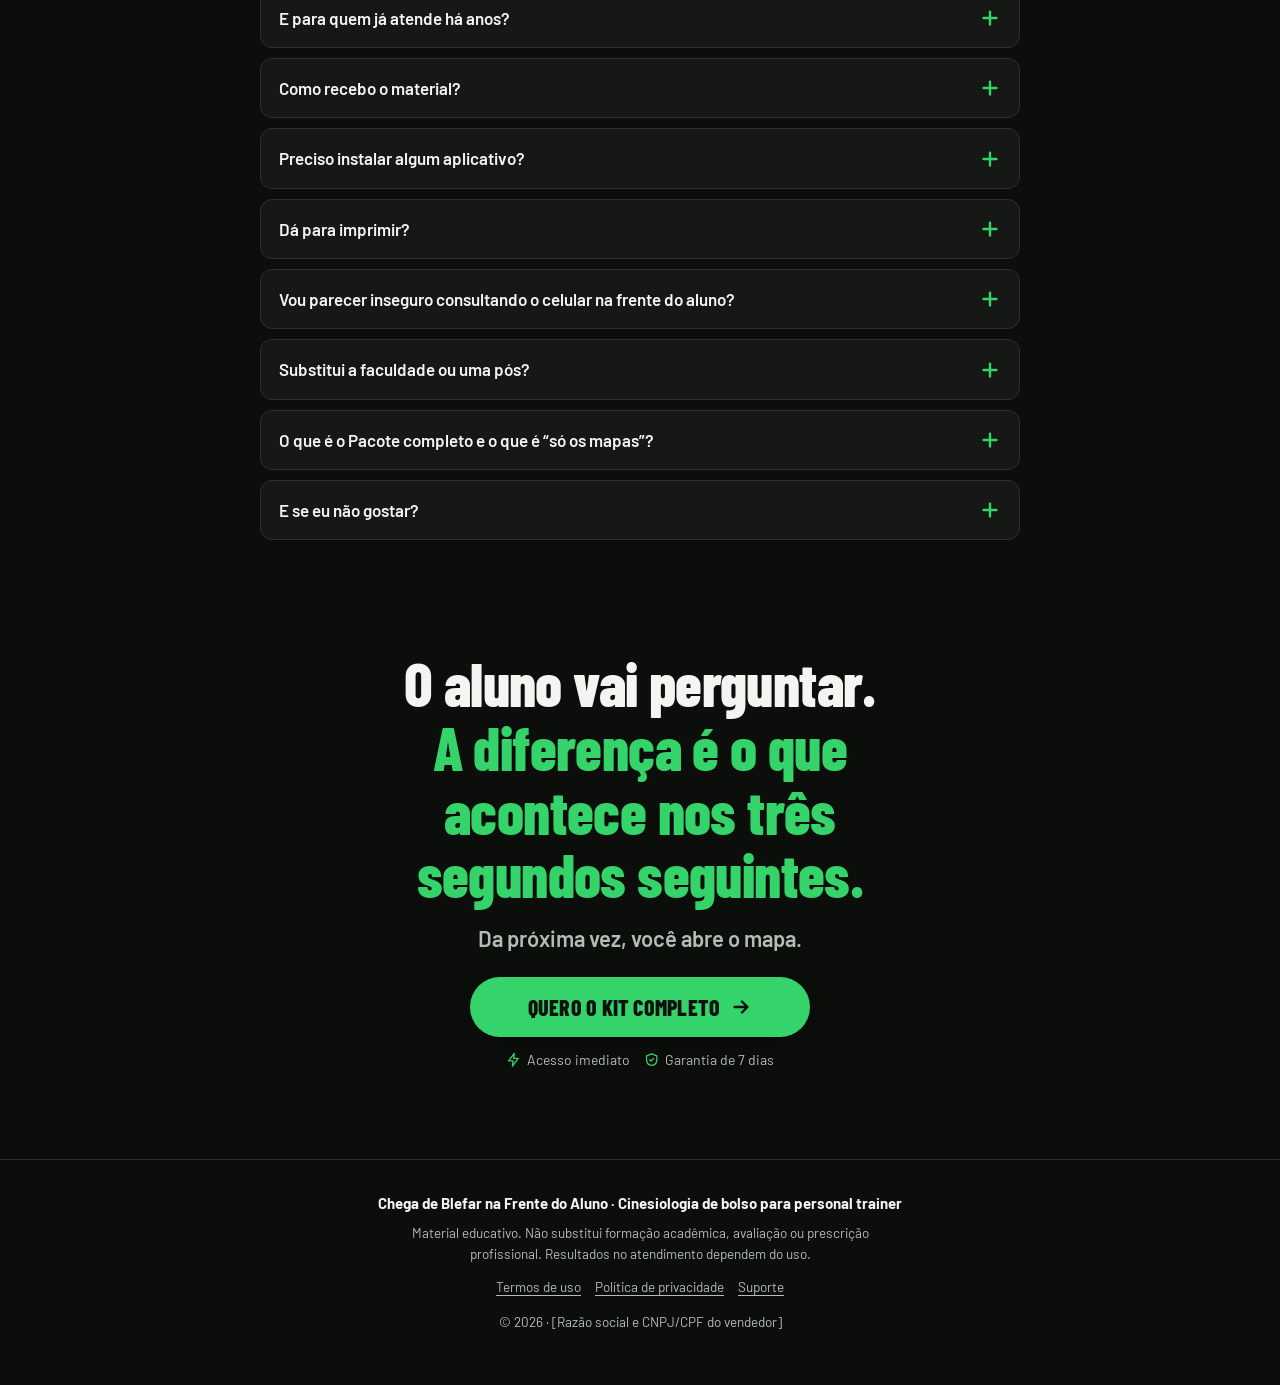
==== commit 355ea0e0: "ultimos ajustes" ====
--- a/index.html
+++ b/index.html
@@ -237,6 +237,7 @@
 
   /* ===== Bônus ===== */
   .bonus{padding-top:0;}
+  .bonus h2 em{font-style:normal;color:var(--gold);}
   .bonus-grid{margin-top:30px;display:grid;gap:18px;}
   .bonus-item{
     display:grid;gap:14px;background:var(--surface);border:1px solid var(--line);border-radius:var(--radius-lg);overflow:hidden;
@@ -536,8 +537,8 @@
 <!-- ============ 4. GALERIA ============ -->
 <section class="paper galeria">
   <div class="wrap">
-    <h2>Mais cinco, abertos. Leia antes de comprar.</h2>
-    <p class="lead">Toque em qualquer um para ler em tela cheia. Se não der para usar no treino de amanhã, não compre.</p>
+    <h2>Veja como é por dentro.</h2>
+    <p class="lead">Sem foto genérica — abaixo estão páginas reais do conteúdo.</p>
     <div class="galeria-grid">
       <figure style="margin:0"><button type="button" data-lb="img/mapa-02.jpg"><img src="img/mapa-02.jpg" width="1287" height="862" alt="Mapa mental da Elevação Lateral" loading="lazy"><figcaption>Elevação Lateral · ombros</figcaption></button></figure>
       <figure style="margin:0"><button type="button" data-lb="img/mapa-03.jpg"><img src="img/mapa-03.jpg" width="1287" height="862" alt="Mapa mental do Face Pull" loading="lazy"><figcaption>Face Pull · posterior de ombro</figcaption></button></figure>
@@ -601,7 +602,7 @@
 <!-- ============ 7. BÔNUS ============ -->
 <section class="bonus">
   <div class="wrap">
-    <h2>Três bônus para as perguntas que o mapa do exercício não responde</h2>
+    <h2><em>3 bônus</em> para as perguntas que o mapa do exercício não responde</h2>
     <p class="lead">Cada um existe porque um aluno perguntou e o personal não tinha onde olhar.</p>
     <div class="bonus-grid">
       <div class="bonus-item">
